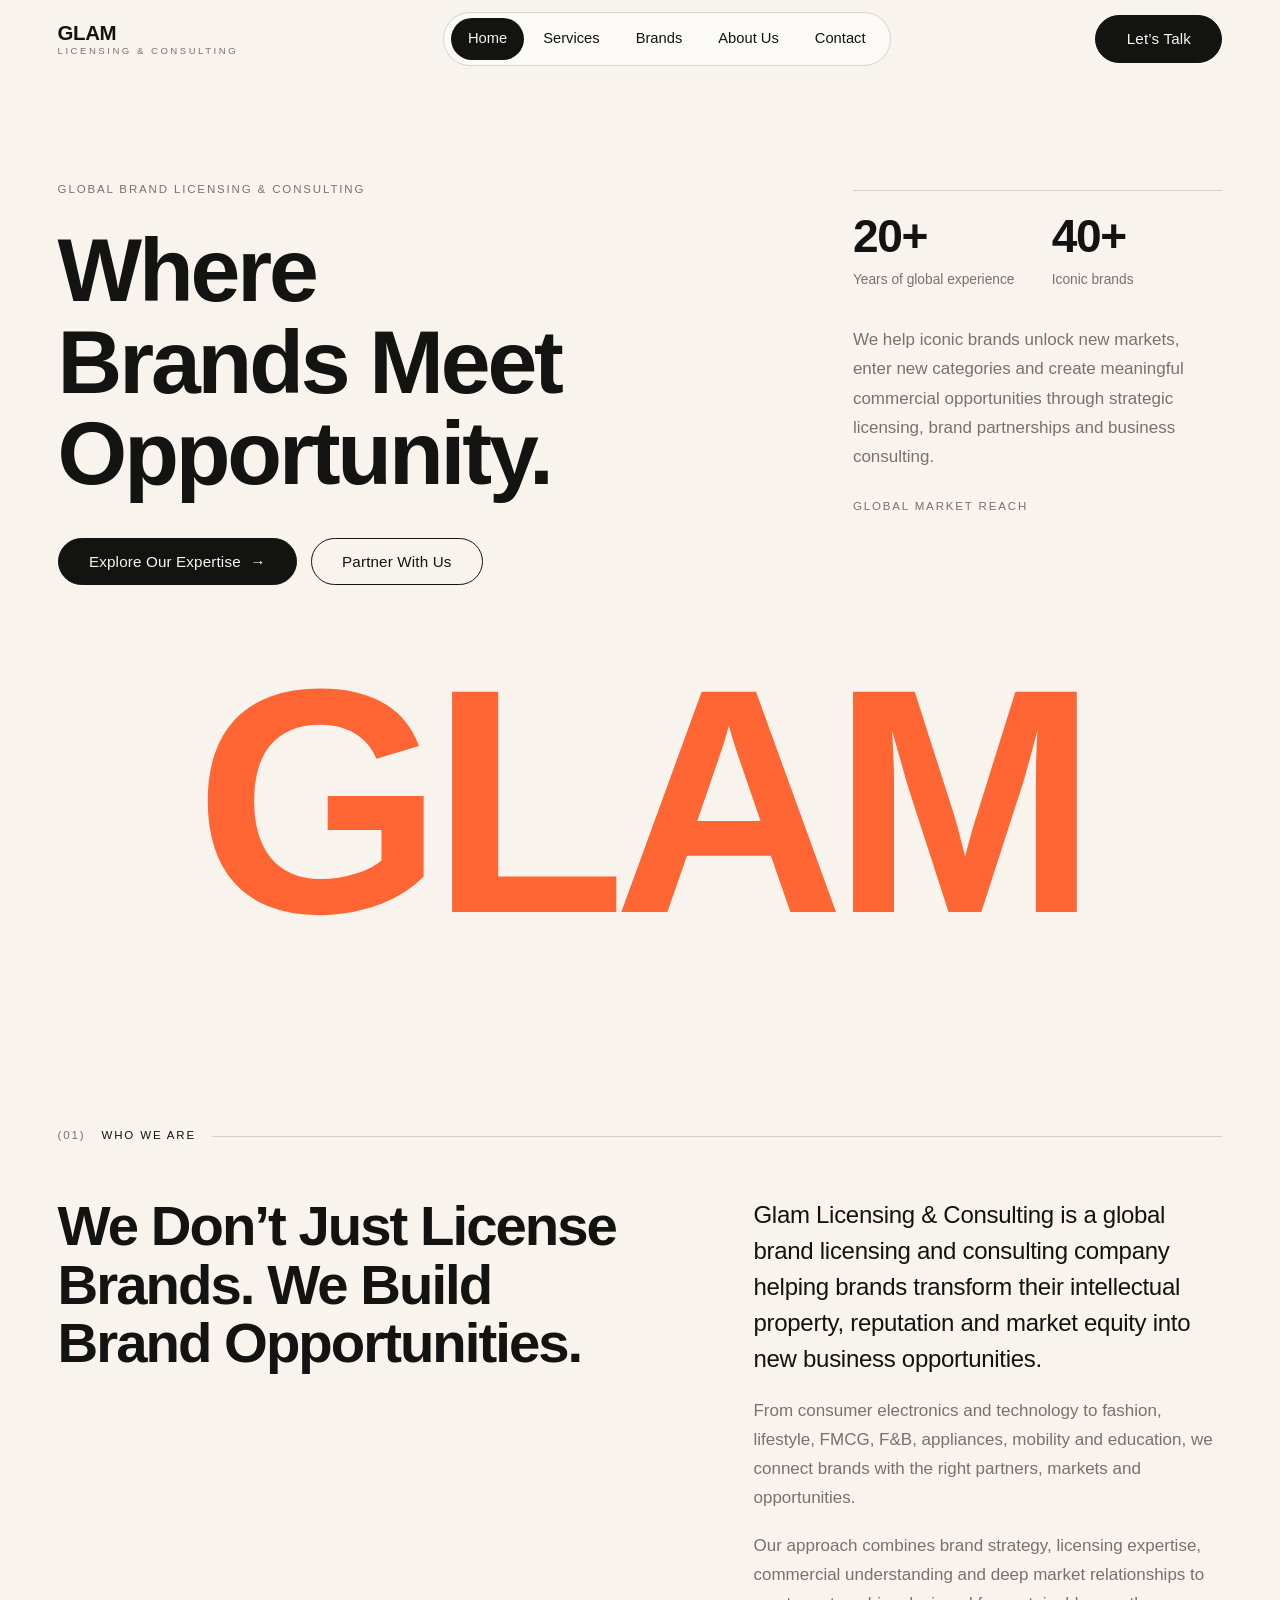
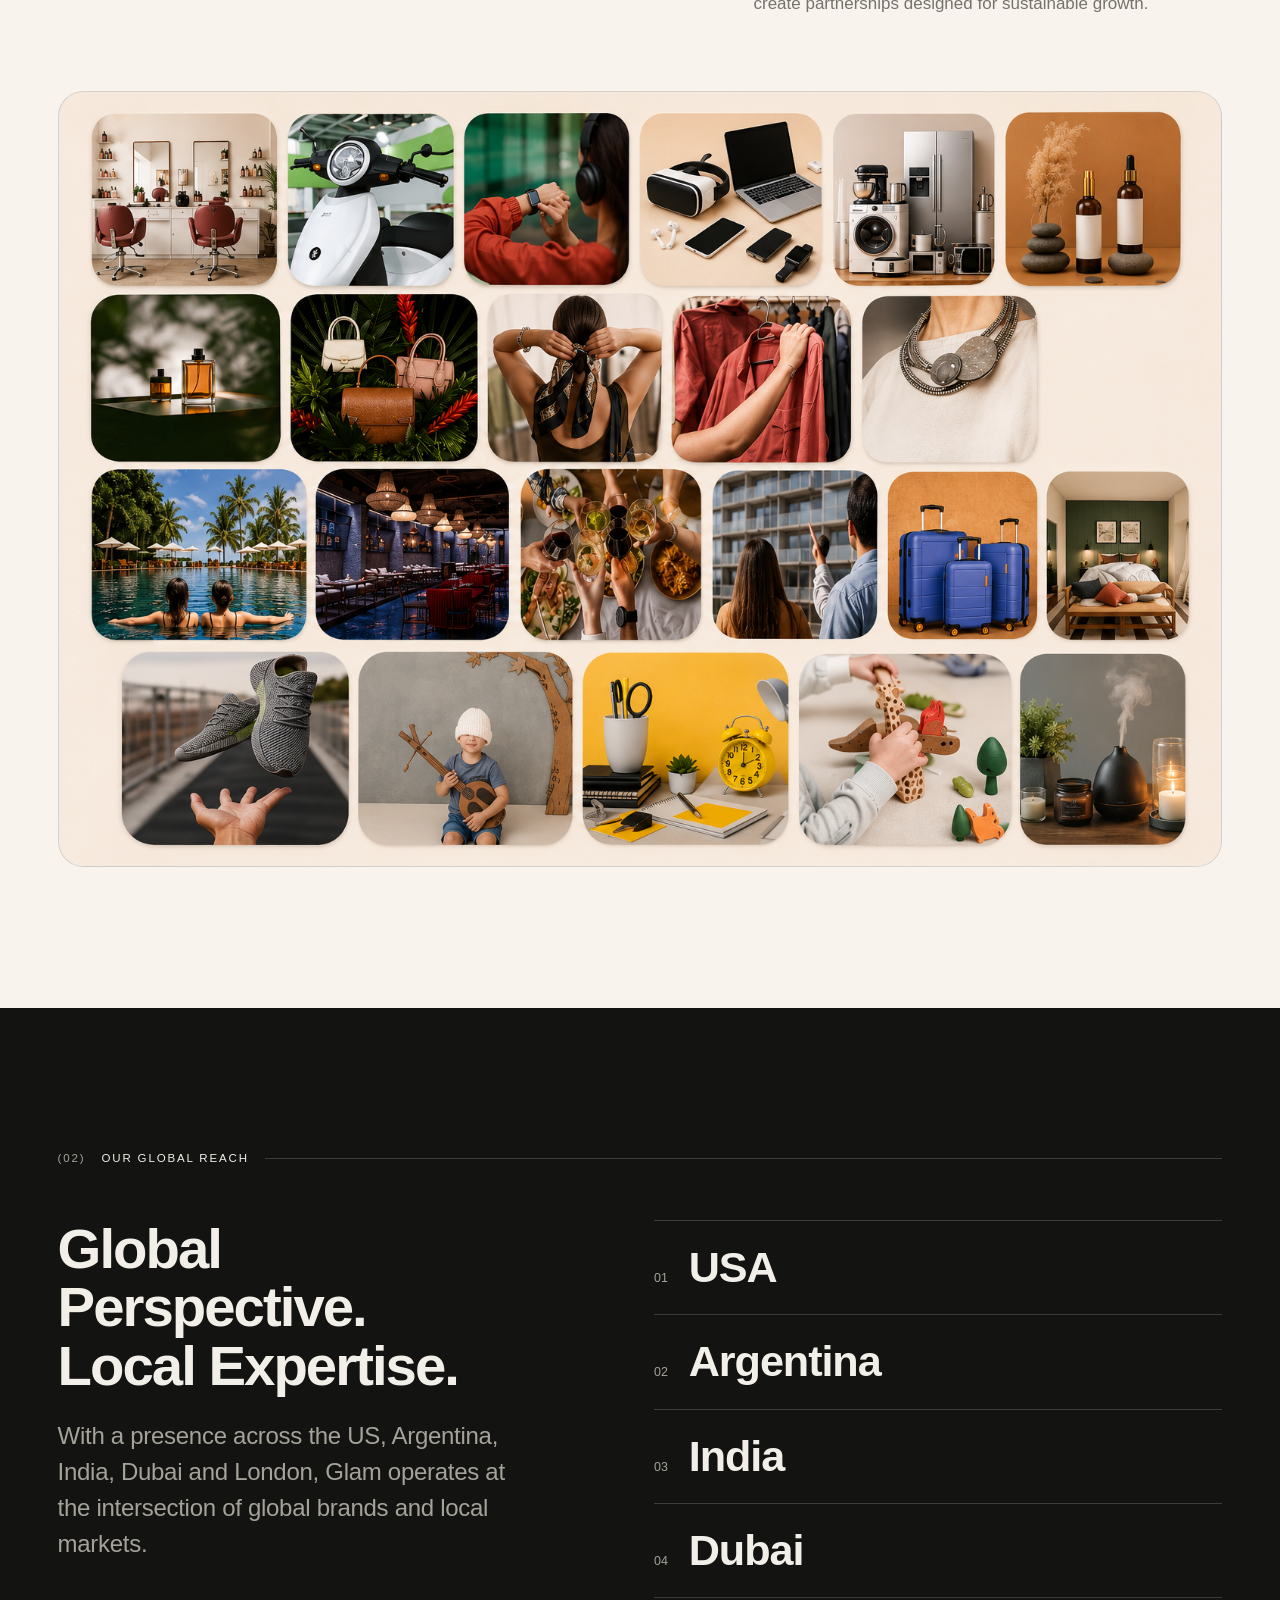
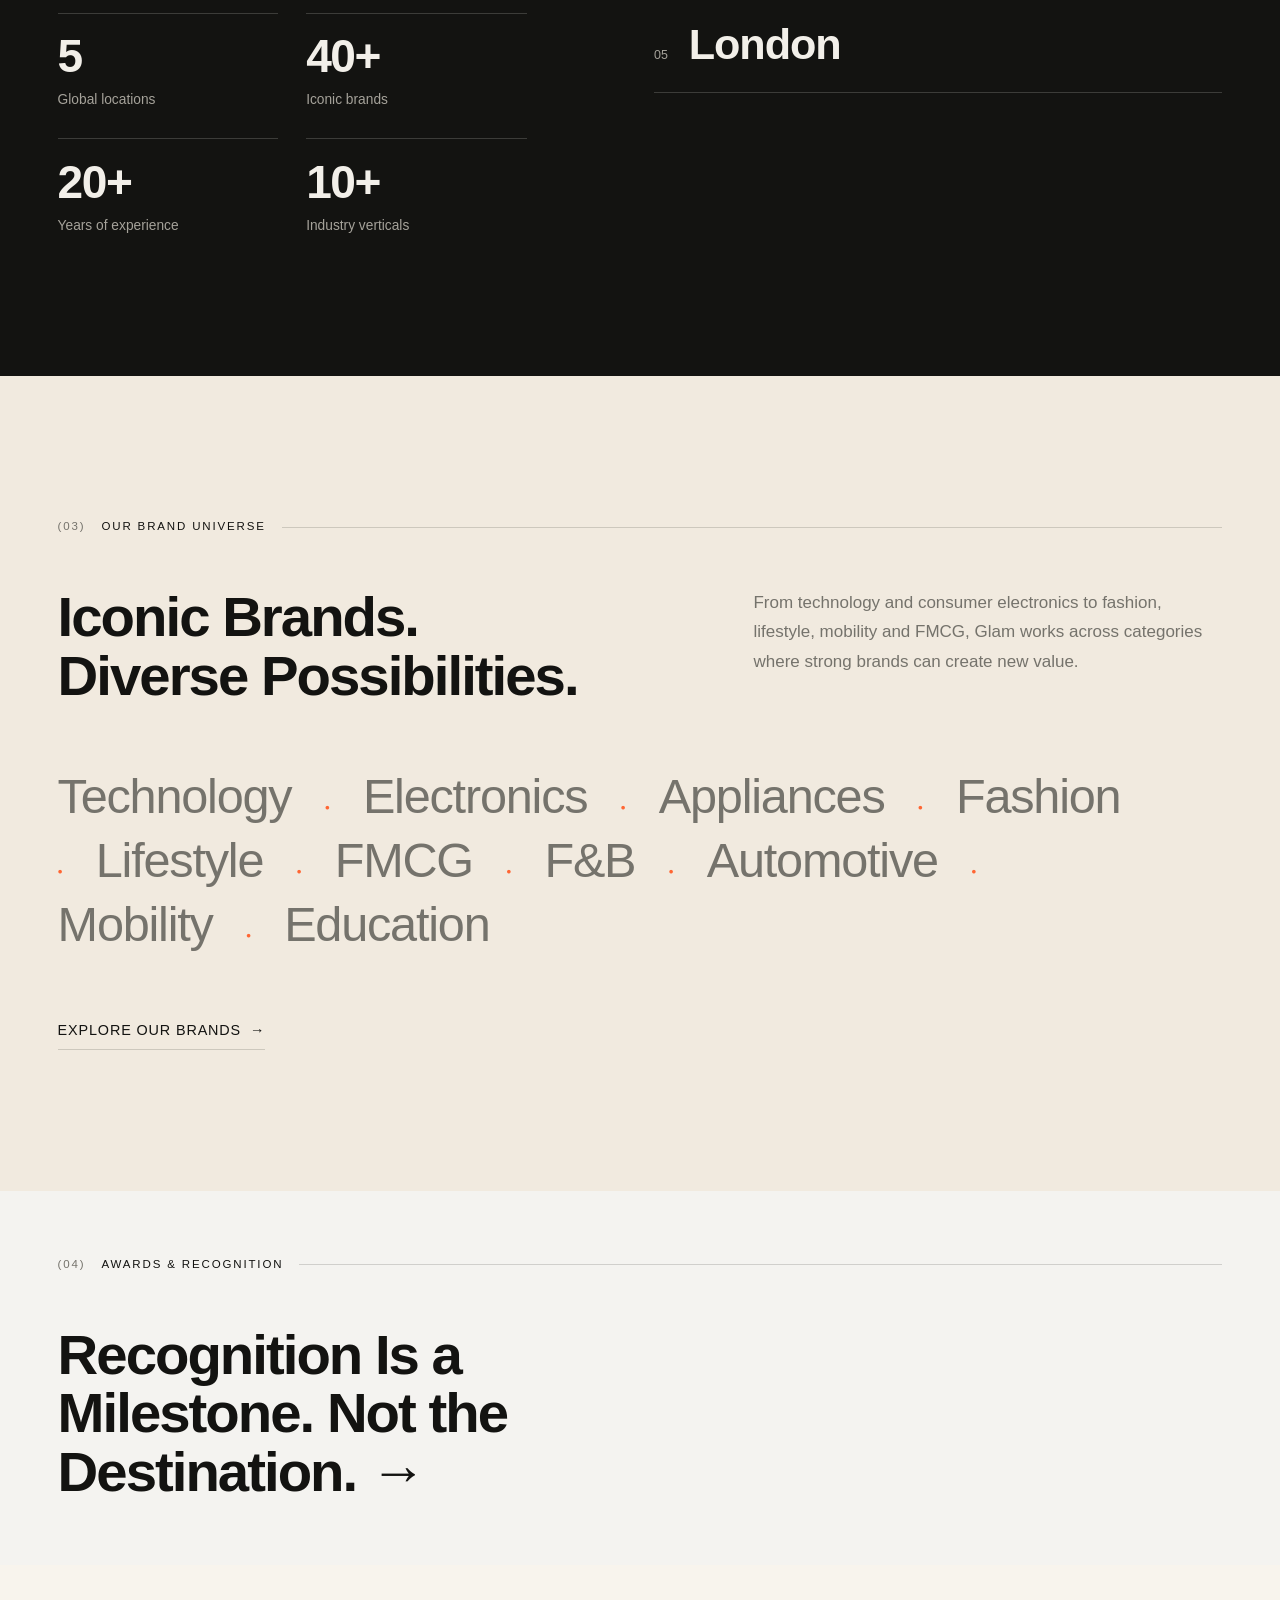
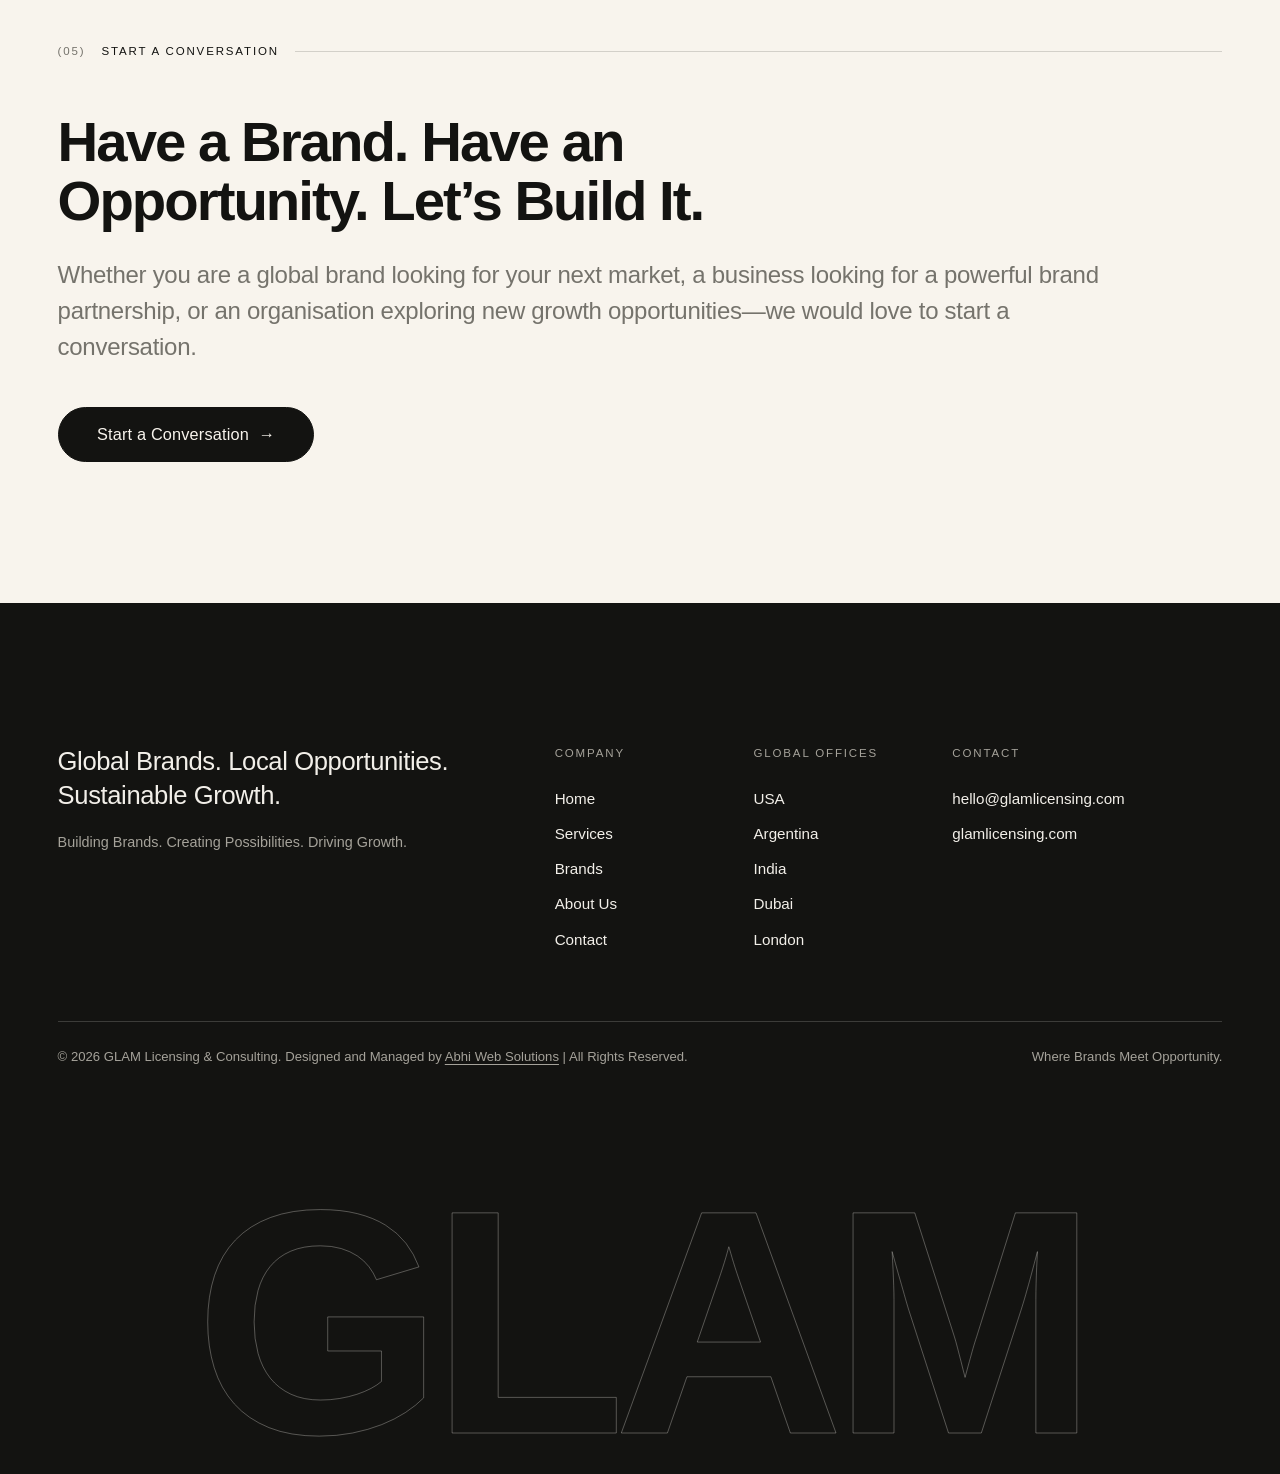
==== index.html @ cde280e1 "Reduce spacing between Awards and CTA sections and fix section numbering on homepage" ====
﻿<!DOCTYPE html>
<html lang="en">
<head>
  <meta charset="UTF-8">
  <meta name="viewport" content="width=device-width, initial-scale=1.0">
  <title>GLAM Licensing &amp; Consulting — Where Brands Meet Opportunity</title>
  <meta name="description" content="Global brand licensing and consulting. GLAM helps iconic brands unlock new markets, enter new categories and create meaningful commercial opportunities.">
  <link rel="canonical" href="https://www.glamlicensing.com/index.html">
  <meta property="og:type" content="website">
  <meta property="og:site_name" content="GLAM Licensing &amp; Consulting">
  <meta property="og:title" content="GLAM Licensing &amp; Consulting — Where Brands Meet Opportunity">
  <meta property="og:description" content="Global brand licensing and consulting. 20+ years of global experience. 40+ iconic brands. Global market reach.">
  <meta property="og:url" content="https://www.glamlicensing.com/index.html">
  <link rel="preconnect" href="https://api.fontshare.com" crossorigin>
  <link href="https://api.fontshare.com/v2/css?f[]=general-sans@400,500,600&display=swap" rel="stylesheet">
  <link rel="stylesheet" href="styles.css">
</head>
<body class="home">
  <a class="skip-link" href="#main">Skip to content</a>

  <header class="topbar">
    <div class="topbar-inner container">
      <a class="brand" href="index.html" aria-label="GLAM Licensing and Consulting — Home">
        <span class="brand-mark">GLAM</span>
        <span class="brand-sub">Licensing &amp; Consulting</span>
      </a>
      <nav class="nav-pill" aria-label="Primary">
        <a href="index.html" aria-current="page">Home</a>
        <a href="services.html">Services</a>
        <a href="brands.html">Brands</a>
        <a href="about.html">About Us</a>
        <a href="contact.html">Contact</a>
      </nav>
      <a class="btn btn-ink btn-talk" href="contact.html">Let&rsquo;s Talk</a>
      <button class="nav-toggle" aria-expanded="false" aria-controls="mobile-nav" aria-label="Open navigation">
        <span></span><span></span>
      </button>
    </div>
  </header>

  <nav class="mobile-nav" id="mobile-nav" aria-label="Mobile" hidden>
    <ul>
      <li><a href="index.html" aria-current="page"><span class="n">01</span>Home</a></li>
      <li><a href="services.html"><span class="n">02</span>Services</a></li>
      <li><a href="brands.html"><span class="n">03</span>Brands</a></li>
      <li><a href="about.html"><span class="n">04</span>About Us</a></li>
      <li><a href="contact.html"><span class="n">05</span>Contact</a></li>
    </ul>
    <div class="mobile-nav-foot">
      <p><span class="label">Global Offices</span><br>USA &middot; Argentina &middot; India &middot; Dubai &middot; London</p>
      <p><a href="mailto:hello@glamlicensing.com">hello@glamlicensing.com</a></p>
    </div>
  </nav>

  <main id="main">

    <!-- HERO -->
    <section class="hero" aria-labelledby="hero-title">
      <div class="container">
        <div class="hero-grid">
          <div class="hero-main">
            <p class="label hero-kicker" data-reveal>Global Brand Licensing &amp; Consulting</p>
            <h1 id="hero-title" data-reveal data-delay="1">Where Brands Meet Opportunity.</h1>
            <div class="hero-ctas" data-reveal data-delay="2">
              <a class="btn btn-ink" href="services.html">Explore Our Expertise <span class="arr">&rarr;</span></a>
              <a class="btn btn-ghost" href="contact.html">Partner With Us</a>
            </div>
          </div>
          <div class="hero-side">
            <div class="hero-stats" data-reveal data-delay="2">
              <div class="stat"><span class="num">20+</span><span class="cap">Years of global experience</span></div>
              <div class="stat"><span class="num">40+</span><span class="cap">Iconic brands</span></div>
            </div>
            <p class="muted" data-reveal data-delay="3">We help iconic brands unlock new markets, enter new categories and create meaningful commercial opportunities through strategic licensing, brand partnerships and business consulting.</p>
            <p class="label" style="margin-top:1.6rem" data-reveal data-delay="4">Global Market Reach</p>
          </div>
        </div>
      </div>
      <div class="mega-crop" aria-hidden="true">
        <span class="megaword">GLAM</span>
      </div>
    </section>

    <!-- WHO WE ARE -->
    <section class="section" aria-labelledby="who-title">
      <div class="container">
        <p class="eyebrow"><span class="idx">(01)</span> Who We Are</p>
        <div class="split">
          <div class="col-a">
            <h2 id="who-title" data-reveal>We Don&rsquo;t Just License Brands. We Build Brand Opportunities.</h2>
          </div>
          <div class="col-b" data-reveal data-delay="1">
            <p class="lead">Glam Licensing &amp; Consulting is a global brand licensing and consulting company helping brands transform their intellectual property, reputation and market equity into new business opportunities.</p>
            <p class="muted">From consumer electronics and technology to fashion, lifestyle, FMCG, F&amp;B, appliances, mobility and education, we connect brands with the right partners, markets and opportunities.</p>
            <p class="muted">Our approach combines brand strategy, licensing expertise, commercial understanding and deep market relationships to create partnerships designed for sustainable growth.</p>
          </div>
        </div>
        <figure class="ph r-32" role="img" aria-label="GLAM Office Image Placeholder" style="margin-top:clamp(3rem,6vw,4.5rem)" data-reveal>
          <img src="images/homepage.png" alt="GLAM Office Image Placeholder — To be replaced" loading="lazy">
          <span class="ph-tag">Image Placement &middot; 3:2</span>
        </figure>
      </div>
    </section>

    <!-- GLOBAL REACH -->
    <section class="section sec-dark" aria-labelledby="reach-title">
      <div class="container">
        <p class="eyebrow"><span class="idx">(02)</span> Our Global Reach</p>
        <div class="reach-grid">
          <div class="reach-copy">
            <h2 id="reach-title" data-reveal>Global Perspective. Local Expertise.</h2>
            <p class="lead muted" data-reveal data-delay="1">With a presence across the US, Argentina, India, Dubai and London, Glam operates at the intersection of global brands and local markets.</p>
            <div class="reach-stats">
              <div class="stat" data-reveal><span class="num">5</span><span class="cap">Global locations</span></div>
              <div class="stat" data-reveal data-delay="1"><span class="num">40+</span><span class="cap">Iconic brands</span></div>
              <div class="stat" data-reveal data-delay="2"><span class="num">20+</span><span class="cap">Years of experience</span></div>
              <div class="stat" data-reveal data-delay="3"><span class="num">10+</span><span class="cap">Industry verticals</span></div>
            </div>
          </div>
          <div class="reach-locations">
            <ul class="loc-list">
              <li data-reveal><span class="n">01</span><span class="name">USA</span></li>
              <li data-reveal data-delay="1"><span class="n">02</span><span class="name">Argentina</span></li>
              <li data-reveal data-delay="2"><span class="n">03</span><span class="name">India</span></li>
              <li data-reveal data-delay="3"><span class="n">04</span><span class="name">Dubai</span></li>
              <li data-reveal data-delay="4"><span class="n">05</span><span class="name">London</span></li>
            </ul>
          </div>
        </div>
      </div>
    </section>

    <!-- WHAT WE DO -->
    <!-- <section class="section" aria-labelledby="wwd-title">
      <div class="container">
        <p class="eyebrow"><span class="idx">(03)</span> What We Do</p>
        <div class="split" style="margin-bottom:clamp(2.6rem,5vw,4rem)">
          <div class="col-a"><h2 id="wwd-title" data-reveal>Turning Brand Equity Into Business Growth.</h2></div>
        </div> -->
        <!-- <div class="index-list">
          <a class="index-row" href="services.html#brand-licensing" data-reveal>
            <span class="num">01</span>
            <span class="body"><h3>Brand Licensing</h3><p>Creating strategic licensing programmes that extend brands into new products, categories and markets.</p></span>
            <span class="arr" aria-hidden="true">&rarr;</span>
          </a>
          <a class="index-row" href="services.html#brand-strategy" data-reveal>
            <span class="num">02</span>
            <span class="body"><h3>Brand Strategy</h3><p>Developing strategies that strengthen brand positioning and identify new avenues for growth.</p></span>
            <span class="arr" aria-hidden="true">&rarr;</span>
          </a>
          <a class="index-row" href="services.html#market-entry" data-reveal>
            <span class="num">03</span>
            <span class="body"><h3>Market Expansion</h3><p>Helping international brands identify and enter high-potential markets through the right local partners.</p></span>
            <span class="arr" aria-hidden="true">&rarr;</span>
          </a>
          <a class="index-row" href="services.html#brand-extension" data-reveal>
            <span class="num">04</span>
            <span class="body"><h3>Brand Extension</h3><p>Taking established brand equity into relevant new categories and consumer experiences.</p></span>
            <span class="arr" aria-hidden="true">&rarr;</span>
          </a>
          <a class="index-row" href="services.html#partner-development" data-reveal>
            <span class="num">05</span>
            <span class="body"><h3>Partner Development</h3><p>Identifying, evaluating and managing the right commercial partners for long-term success.</p></span>
            <span class="arr" aria-hidden="true">&rarr;</span>
          </a>
          <a class="index-row" href="services.html#business-development" data-reveal>
            <span class="num">06</span>
            <span class="body"><h3>Business Consulting</h3><p>Combining brand expertise with commercial and market insights to create actionable growth strategies.</p></span>
            <span class="arr" aria-hidden="true">&rarr;</span>
          </a>
        </div>
        <p style="margin-top:2.4rem" data-reveal><a class="text-link" href="services.html">Explore Our Services <span class="arr">&rarr;</span></a></p>
      </div>
    </section> -->

    <!-- BRAND UNIVERSE -->
    <section class="section sec-warm" aria-labelledby="universe-title">
      <div class="container">
        <p class="eyebrow"><span class="idx">(03)</span> Our Brand Universe</p>
        <div class="split" style="margin-bottom:clamp(2.6rem,5vw,4rem)">
          <div class="col-a"><h2 id="universe-title" data-reveal>Iconic Brands. Diverse Possibilities.</h2></div>
          <div class="col-b" data-reveal data-delay="1">
            <p class="muted">From technology and consumer electronics to fashion, lifestyle, mobility and FMCG, Glam works across categories where strong brands can create new value.</p>
          </div>
        </div>
        <p class="universe" data-reveal>
          <span>Technology</span><span class="dot" aria-hidden="true">&#9679;</span>
          <span>Electronics</span><span class="dot" aria-hidden="true">&#9679;</span>
          <span>Appliances</span><span class="dot" aria-hidden="true">&#9679;</span>
          <span>Fashion</span><span class="dot" aria-hidden="true">&#9679;</span>
          <span>Lifestyle</span><span class="dot" aria-hidden="true">&#9679;</span>
          <span>FMCG</span><span class="dot" aria-hidden="true">&#9679;</span>
          <span>F&amp;B</span><span class="dot" aria-hidden="true">&#9679;</span>
          <span>Automotive</span><span class="dot" aria-hidden="true">&#9679;</span>
          <span>Mobility</span><span class="dot" aria-hidden="true">&#9679;</span>
          <span>Education</span>
        </p>
        <p style="margin-top:clamp(2.6rem,5vw,4rem)" data-reveal><a class="text-link" href="brands.html">Explore Our Brands <span class="arr">&rarr;</span></a></p>
      </div>
    </section>

    <!-- WHY GLAM
    <section class="section" aria-labelledby="why-title">
      <div class="container">
        <p class="eyebrow"><span class="idx">(05)</span> Why Glam</p>
        <div class="split" style="margin-bottom:clamp(2.6rem,5vw,4rem)">
          <div class="col-a"><h2 id="why-title" data-reveal>Experience. Relationships. Execution.</h2></div>
        </div>
        <div class="index-list">
          <div class="index-row" data-reveal>
            <span class="num">01</span>
            <span class="body"><h3>Global Brand Access</h3><p>Strong relationships with international brand owners and rights holders.</p></span>
          </div>
          <div class="index-row" data-reveal>
            <span class="num">02</span>
            <span class="body"><h3>Commercial Understanding</h3><p>Deep understanding of products, channels, consumers and business models.</p></span>
          </div>
          <div class="index-row" data-reveal>
            <span class="num">03</span>
            <span class="body"><h3>Cross-Industry Expertise</h3><p>Experience across multiple industries and consumer categories.</p></span>
          </div>
          <div class="index-row" data-reveal>
            <span class="num">04</span>
            <span class="body"><h3>Partner Network</h3><p>Access to manufacturers, retailers, distributors and strategic partners.</p></span>
          </div>
          <div class="index-row" data-reveal>
            <span class="num">05</span>
            <span class="body"><h3>End-to-End Approach</h3><p>From opportunity identification and negotiations to execution and growth.</p></span>
          </div>
        </div>
      </div>
    </section> -->

    <!-- AWARDS -->
    <section class="section-tight sec-neutral awards-preview-sec" aria-labelledby="awards-title">
      <div class="container">
        <p class="eyebrow"><span class="idx">(04)</span> Awards &amp; Recognition</p>
        <div class="split">
          <div class="col-a">
            <h2 id="awards-title" data-reveal>
              <a href="about.html#awards" class="awards-header-link">
                <span>Recognition Is a Milestone. Not the Destination.</span>
                <span class="arr">&rarr;</span>
              </a>
            </h2>
          </div>
        </div>
      </div>
    </section>

    <!-- FINAL CTA -->
    <section class="section cta-band" aria-labelledby="cta-title">
      <div class="container">
        <p class="eyebrow"><span class="idx">(05)</span> Start a Conversation</p>
        <h2 id="cta-title" data-reveal>Have a Brand. Have an Opportunity. Let&rsquo;s Build It.</h2>
        <p class="lead muted measure-wide" data-reveal data-delay="1">Whether you are a global brand looking for your next market, a business looking for a powerful brand partnership, or an organisation exploring new growth opportunities&mdash;we would love to start a conversation.</p>
        <a class="btn btn-ink btn-lg" href="contact.html" data-reveal data-delay="2">Start a Conversation <span class="arr">&rarr;</span></a>
      </div>
    </section>

  </main>

  <footer class="footer">
    <div class="container">
      <div class="footer-top">
        <div class="footer-brand">
          <p class="tag">Global Brands. Local Opportunities. Sustainable Growth.</p>
          <p class="subtag">Building Brands. Creating Possibilities. Driving Growth.</p>
        </div>
        <div class="footer-col">
          <span class="label">Company</span>
          <ul>
            <li><a href="index.html">Home</a></li>
            <li><a href="services.html">Services</a></li>
            <li><a href="brands.html">Brands</a></li>
            <li><a href="about.html">About Us</a></li>
            <li><a href="contact.html">Contact</a></li>
          </ul>
        </div>
        <div class="footer-col">
          <span class="label">Global Offices</span>
          <ul>
            <li>USA</li>
            <li>Argentina</li>
            <li>India</li>
            <li>Dubai</li>
            <li>London</li>
          </ul>
        </div>
        <div class="footer-col">
          <span class="label">Contact</span>
          <ul>
            <li><a href="mailto:hello@glamlicensing.com">hello@glamlicensing.com</a></li>
            <li><a href="https://www.glamlicensing.com">glamlicensing.com</a></li>
          </ul>
        </div>
      </div>
      <div class="footer-bottom">
        <p>&copy; <span data-year>2026</span> GLAM Licensing &amp; Consulting. Designed and Managed by <a href="https://abhiwebsolutions.com/" target="_blank" rel="noopener noreferrer">Abhi Web Solutions</a> | All Rights Reserved.</p>
        <p>Where Brands Meet Opportunity.</p>
      </div>
    </div>
    <div class="mega-crop" aria-hidden="true"><span class="megaword">GLAM</span></div>
  </footer>

  <script src="script.js" defer></script>
</body>
</html>
---- styles.css ----
﻿/* ============================================================
   GLAM LICENSING & CONSULTING — Global Design System
   Editorial · Monochrome · Premium
   ============================================================ */

/* ---------- Tokens ---------- */
:root{
  --ink:        #131311;
  --ink-soft:   #2b2b28;
  --paper:      #ffffff;
  --warm:       #f8f4ed;   /* warm off-white — home */
  --warm-deep:  #f1eadf;   /* deeper warm tint */
  --neutral:    #f4f3f0;   /* soft grey — inner pages */
  --mist:       #e9e7e2;
  --muted:      #75736c;
  --muted-dark: #a5a29a;   /* muted on ink */
  --line:       rgba(19,19,17,.16);
  --line-soft:  rgba(19,19,17,.09);
  --line-dark:  rgba(244,242,236,.18);
  --accent:     #FF6633;   /* bright premium orange */

  --font: "General Sans","Helvetica Neue",Helvetica,Arial,sans-serif;

  --fs-hero:  clamp(2.85rem, 7vw, 6.3rem);
  --fs-h2:    clamp(2.05rem, 4.4vw, 3.75rem);
  --fs-h3:    clamp(1.4rem, 2.3vw, 1.95rem);
  --fs-index: clamp(1.35rem, 2.6vw, 2.2rem);
  --fs-body:  1.0625rem;
  --fs-small: .9rem;
  --fs-label: .72rem;

  --track-tight: -.035em;
  --track-label: .16em;

  --r-img: clamp(18px, 2vw, 28px);
  --r-pill: 999px;

  --pad-x: clamp(20px, 4.5vw, 68px);
  --sec:   clamp(88px, 11vw, 156px);
  --gap:   clamp(16px, 2.2vw, 32px);

  --ease: cubic-bezier(.22,.68,0,1);
}

/* ---------- Reset ---------- */
*,*::before,*::after{box-sizing:border-box;margin:0;padding:0}
html{scroll-behavior:smooth}
body{
  font-family:var(--font);
  font-size:var(--fs-body);
  line-height:1.72;
  color:var(--ink);
  background:var(--paper);
  -webkit-font-smoothing:antialiased;
  text-rendering:optimizeLegibility;
}
body.home{background:var(--warm)}
img{display:block;max-width:100%}
a{color:inherit;text-decoration:none}
ul{list-style:none}
button{font:inherit;color:inherit;background:none;border:0;cursor:pointer}
::selection{background:var(--ink);color:var(--warm)}

.skip-link{
  position:absolute;left:-9999px;top:0;z-index:200;
  background:var(--ink);color:var(--paper);padding:.75rem 1.25rem;border-radius:0 0 8px 0;
}
.skip-link:focus{left:0}

:focus-visible{outline:2px solid var(--ink);outline-offset:3px;border-radius:2px}
.sec-dark :focus-visible{outline-color:var(--warm)}

/* ---------- Layout ---------- */
.container{max-width:1440px;margin:0 auto;padding-inline:var(--pad-x)}
.grid{display:grid;grid-template-columns:repeat(12,1fr);gap:var(--gap)}
.grid>*,.hero-grid>*,.split>*,.reach-grid>*,.contact-grid>*,.index-row>*,
.svc>*,.journey-item>*,.pillars>*,.story-steps>*,.prog-grid>*,.footer-top>*,
.brand-row>*,.path-row>*,.award-row>*{min-width:0}
.section{padding-block:var(--sec)}
.section-tight{padding-block:clamp(64px,8vw,110px)}

.rule{border:0;border-top:1px solid var(--line);margin:0}
.sec-dark .rule{border-color:var(--line-dark)}

/* ---------- Type ---------- */
h1,h2,h3,.display{
  font-weight:600;
  letter-spacing:var(--track-tight);
  line-height:1.02;
  text-wrap:balance;
}
h1{font-size:var(--fs-hero)}
h2{font-size:var(--fs-h2);line-height:1.04}
h3{font-size:var(--fs-h3);line-height:1.15}

.lead{
  font-size:clamp(1.2rem,1.9vw,1.5rem);
  line-height:1.5;letter-spacing:-.012em;font-weight:500;
}
.muted{color:var(--muted)}
.sec-dark .muted{color:var(--muted-dark)}
.measure{max-width:34em}
.measure-wide{max-width:44em}

.eyebrow{
  display:flex;align-items:baseline;gap:1rem;
  font-size:var(--fs-label);font-weight:500;
  letter-spacing:var(--track-label);text-transform:uppercase;
  margin-bottom:clamp(2rem,4vw,3.25rem);
}
.eyebrow .idx{color:var(--muted);font-variant-numeric:tabular-nums}
.sec-dark .eyebrow .idx{color:var(--muted-dark)}
.eyebrow::after{content:"";flex:1;border-top:1px solid var(--line);align-self:center}
.sec-dark .eyebrow::after{border-color:var(--line-dark)}

.label{
  font-size:var(--fs-label);font-weight:500;
  letter-spacing:var(--track-label);text-transform:uppercase;color:var(--muted);
}
.sec-dark .label{color:var(--muted-dark)}

/* ---------- Buttons ---------- */
.btn{
  display:inline-flex;align-items:center;gap:.6rem;
  padding:.95rem 1.9rem;border-radius:var(--r-pill);
  font-size:.95rem;font-weight:500;letter-spacing:.01em;line-height:1;
  border:1px solid var(--ink);
  transition:background .35s var(--ease),color .35s var(--ease),border-color .35s var(--ease),transform .35s var(--ease);
}
.btn .arr{transition:transform .35s var(--ease)}
.btn:hover .arr{transform:translateX(4px)}
.btn-ink{background:var(--ink);color:var(--warm)}
.btn-ink:hover{background:var(--ink-soft)}
.btn-ghost{background:transparent;color:var(--ink)}
.btn-ghost:hover{background:var(--ink);color:var(--warm)}
.btn-paper{background:var(--warm);color:var(--ink);border-color:var(--warm)}
.btn-paper:hover{background:transparent;color:var(--warm);border-color:var(--warm)}
.btn-lg{padding:1.15rem 2.4rem;font-size:1.02rem}

.text-link{
  display:inline-flex;align-items:center;gap:.55rem;
  font-size:var(--fs-small);font-weight:500;letter-spacing:.06em;text-transform:uppercase;
  border-bottom:1px solid var(--line);padding-bottom:.35rem;
  transition:border-color .3s var(--ease),color .3s var(--ease);
}
.text-link:hover{border-color:var(--ink)}
.text-link .arr{transition:transform .3s var(--ease)}
.text-link:hover .arr{transform:translateX(4px)}

/* ---------- Top bar ---------- */
.topbar{
  position:fixed;inset:0 0 auto 0;z-index:100;
  transition:background .4s var(--ease),border-color .4s var(--ease),backdrop-filter .4s var(--ease);
  border-bottom:1px solid transparent;
}
.topbar.is-scrolled{
  background:color-mix(in srgb,var(--paper) 82%,transparent);
  -webkit-backdrop-filter:blur(14px);backdrop-filter:blur(14px);
  border-bottom-color:var(--line-soft);
}
body.home .topbar.is-scrolled{background:color-mix(in srgb,var(--warm) 84%,transparent)}
.topbar-inner{
  display:flex;align-items:center;justify-content:space-between;gap:1.5rem;
  height:78px;
}
.brand{display:flex;flex-direction:column;line-height:1.05}
.brand-mark{font-weight:600;font-size:1.28rem;letter-spacing:-.02em}
.brand-sub{font-size:.6rem;font-weight:500;letter-spacing:.26em;text-transform:uppercase;color:var(--muted);margin-top:.2rem}

.nav-pill{
  display:flex;align-items:center;gap:.15rem;
  border:1px solid var(--line);border-radius:var(--r-pill);
  padding:.3rem .45rem;
  background:color-mix(in srgb,var(--paper) 55%,transparent);
  -webkit-backdrop-filter:blur(8px);backdrop-filter:blur(8px);
}
.nav-pill a{
  padding:.55rem 1.05rem;border-radius:var(--r-pill);
  font-size:.92rem;font-weight:500;
  transition:background .3s var(--ease),color .3s var(--ease);
}
.nav-pill a:hover{background:rgba(19,19,17,.06)}
.nav-pill a[aria-current="page"]{background:var(--ink);color:var(--warm)}

.nav-toggle{display:none}

body.nav-open .brand-mark{color:var(--warm)}
body.nav-open .brand-sub{color:var(--muted-dark)}
body.nav-open .topbar{background:transparent;border-bottom-color:transparent;-webkit-backdrop-filter:none;backdrop-filter:none}

/* Mobile navigation */
.mobile-nav{
  position:fixed;inset:0;z-index:99;background:var(--ink);color:var(--warm);
  display:flex;flex-direction:column;justify-content:space-between;
  padding:110px var(--pad-x) 2.25rem;
  opacity:0;visibility:hidden;transform:translateY(-2%);
  transition:opacity .45s var(--ease),transform .45s var(--ease),visibility 0s .45s;
}
.mobile-nav.is-open{opacity:1;visibility:visible;transform:none;transition-delay:0s}
.mobile-nav ul{display:flex;flex-direction:column}
.mobile-nav ul a{
  display:flex;align-items:baseline;gap:1.1rem;
  font-size:clamp(2rem,9vw,3rem);font-weight:600;letter-spacing:-.03em;line-height:1.05;
  padding:.85rem 0;border-bottom:1px solid var(--line-dark);
}
.mobile-nav ul a .n{font-size:.72rem;font-weight:500;letter-spacing:.14em;color:var(--muted-dark);font-variant-numeric:tabular-nums}
.mobile-nav ul a[aria-current="page"]{color:var(--muted-dark)}
.mobile-nav-foot{display:flex;flex-wrap:wrap;justify-content:space-between;gap:1rem;align-items:end}
.mobile-nav-foot .label{color:var(--muted-dark)}
.mobile-nav-foot p{font-size:var(--fs-small);color:var(--muted-dark)}

/* ---------- Hero ---------- */
.hero{padding-top:clamp(150px,20vh,220px)}
.hero-grid{display:grid;grid-template-columns:repeat(12,1fr);gap:var(--gap);align-items:start}
.hero-main{grid-column:1/8}
.hero-side{grid-column:9/13;padding-top:.6rem}
.hero-kicker{margin-bottom:1.6rem}
.hero h1{margin-bottom:2.4rem}
.hero-ctas{display:flex;flex-wrap:wrap;gap:.85rem}

.hero-stats{display:grid;grid-template-columns:1fr 1fr;gap:var(--gap);border-top:1px solid var(--line);padding-top:1.4rem;margin-bottom:2.2rem}
.stat .num{font-size:clamp(2.4rem,3.6vw,3.4rem);font-weight:600;letter-spacing:-.03em;line-height:1;font-variant-numeric:tabular-nums}
.stat .cap{display:block;margin-top:.55rem;font-size:.86rem;line-height:1.45;color:var(--muted)}
.sec-dark .stat .cap{color:var(--muted-dark)}

/* Inner-page hero */
.hero-inner{padding-top:clamp(150px,18vh,208px);padding-bottom:clamp(56px,7vw,96px)}
.hero-inner .hero-kicker{margin-bottom:1.5rem}
.hero-inner h1{max-width:12.5em;margin-bottom:1.9rem}
.hero-inner .lead{max-width:30em}

/* ---------- Mega wordmark ---------- */
.mega-crop{
  overflow: visible;
  line-height: normal;
  margin-top: clamp(2rem, 5vw, 4rem);
  margin-bottom: clamp(1rem, 2.5vw, 2.5rem);
}
.megaword{
  display: block;
  width: 100%;
  height: auto;
  text-align: center;
  white-space: nowrap;
  font-weight: 600;
  letter-spacing: -.04em;
  line-height: 0.95;
  font-size: clamp(80px, 25vw, 400px);
  transform: none;
  color: var(--accent);
  user-select: none;
}
.footer .mega-crop{
  margin-top: clamp(2.5rem, 6vw, 5rem);
  margin-bottom: 0;
}
.footer .megaword{
  color: transparent;
  -webkit-text-stroke: 1px rgba(244,242,236,.30);
  line-height: 0.95;
}
@supports not (-webkit-text-stroke:1px black){
  .footer .megaword{color:rgba(244,242,236,.10)}
}

/* ---------- Image placeholders ----------
   Replace any placeholder by dropping an <img> inside the <figure>:
   <figure class="ph r-169"><img src="…" alt="…"></figure>
   The image auto-fills the frame with object-fit: cover.            */
.ph{
  position:relative;overflow:hidden;border-radius:var(--r-img);
  background:
    linear-gradient(135deg,rgba(19,19,17,.045) 0%,rgba(19,19,17,0) 45%),
    var(--mist);
  border:1px solid var(--line-soft);
}
.sec-dark .ph{background:linear-gradient(135deg,rgba(244,242,236,.07),rgba(244,242,236,.02));border-color:var(--line-dark)}
.ph::before,.ph::after{content:"";position:absolute;width:14px;height:14px;border:1px solid var(--line);pointer-events:none}
.ph::before{top:14px;left:14px;border-right:0;border-bottom:0}
.ph::after{bottom:14px;right:14px;border-left:0;border-top:0}
.sec-dark .ph::before,.sec-dark .ph::after{border-color:var(--line-dark)}
.ph-tag{
  position:absolute;inset:0;display:flex;align-items:center;justify-content:center;
  font-size:var(--fs-label);font-weight:500;letter-spacing:var(--track-label);
  text-transform:uppercase;color:var(--muted);text-align:center;padding:1rem;
}
.sec-dark .ph-tag{color:var(--muted-dark)}
.ph img{position:absolute;inset:0;width:100%;height:100%;object-fit:cover;z-index:1}

.r-219{aspect-ratio:21/9}
.r-169{aspect-ratio:16/9}
.r-32{aspect-ratio:3/2}
.r-43{aspect-ratio:4/3}
.r-45{aspect-ratio:4/5}
.r-11{aspect-ratio:1/1}

/* ---------- Sections: shared editorial patterns ---------- */
.sec-dark{background:var(--ink);color:#f2efe9}
.sec-warm{background:var(--warm-deep)}
.sec-neutral{background:var(--neutral)}

.split{display:grid;grid-template-columns:repeat(12,1fr);gap:var(--gap)}
.split .col-a{grid-column:1/7}
.split .col-b{grid-column:8/13}
.split .col-b p+p{margin-top:1.15rem}

.statement{font-size:clamp(1.55rem,2.9vw,2.5rem);font-weight:500;letter-spacing:-.02em;line-height:1.28}
.statement-link{
  color: inherit;
  text-decoration: none;
  display: inline-flex;
  align-items: center;
  gap: 0.75rem;
  transition: opacity 0.35s var(--ease);
}
.statement-link:hover{
  opacity: 0.8;
}
.statement-link .arr{
  transition: transform 0.35s var(--ease);
  display: inline-block;
}
.statement-link:hover .arr{
  transform: translateX(6px);
}

.awards-header-link {
  color: inherit;
  text-decoration: none;
  display: inline-block;
  transition: opacity 0.35s var(--ease);
}
.awards-header-link:hover {
  opacity: 0.85;
}
.awards-header-link .arr {
  display: inline-block;
  transition: transform 0.35s var(--ease);
}
.awards-header-link:hover .arr {
  transform: translateX(6px);
}

.awards-preview-sec {
  padding-block: clamp(40px, 5vw, 64px);
}
.awards-preview-sec + .cta-band {
  padding-top: clamp(48px, 6vw, 80px);
}

/* ---------- Belief Section (Side-by-Side Statement & Visual) ---------- */
.belief-grid {
  display: grid;
  grid-template-columns: repeat(12, 1fr);
  gap: clamp(2rem, 5vw, 4rem);
  align-items: center;
}
.belief-content {
  grid-column: 1 / 8;
  display: flex;
  flex-direction: column;
}
.belief-label {
  margin-bottom: clamp(1rem, 1.8vw, 1.4rem);
}
.belief-statement {
  font-size: clamp(1.35rem, 2.3vw, 2.05rem);
  font-weight: 500;
  letter-spacing: -.02em;
  line-height: 1.34;
  color: var(--ink);
}
.belief-media {
  grid-column: 8 / 13;
}
.belief-photo {
  border-radius: var(--r-img);
  overflow: hidden;
  border: 1px solid var(--line);
  box-shadow: 0 4px 18px -4px rgba(19, 19, 17, 0.08);
  transition: transform 0.4s var(--ease), box-shadow 0.4s var(--ease), border-color 0.4s var(--ease);
}
.belief-grid:hover .belief-photo {
  transform: translateY(-2px) scale(1.01);
  border-color: var(--ink);
  box-shadow: 0 8px 24px -6px rgba(19, 19, 17, 0.14);
}

/* Numbered editorial index rows (What we do / Services / Why Glam) */
.index-list{border-top:1px solid var(--line)}
.sec-dark .index-list{border-color:var(--line-dark)}
.index-row{
  display:grid;grid-template-columns:repeat(12,1fr);gap:var(--gap);
  align-items:start;
  padding-block:clamp(1.7rem,3.2vw,2.6rem);
  border-bottom:1px solid var(--line);
  position:relative;
}
.sec-dark .index-row{border-color:var(--line-dark)}
.index-row .num{
  grid-column:1/2;
  font-size:var(--fs-small);font-weight:500;color:var(--muted);
  font-variant-numeric:tabular-nums;padding-top:.5rem;
}
.sec-dark .index-row .num{color:var(--muted-dark)}
.index-row .body{grid-column:2/9}
.index-row .body h3{font-size:var(--fs-index);transition:transform .4s var(--ease)}
.index-row .body p{margin-top:.7rem;max-width:36em;color:var(--muted)}
.sec-dark .index-row .body p{color:var(--muted-dark)}
.index-row .arr{
  grid-column:12/13;justify-self:end;align-self:center;
  font-size:1.4rem;color:var(--muted);
  opacity:0;transform:translateX(-8px);
  transition:opacity .35s var(--ease),transform .35s var(--ease),color .35s var(--ease);
}
a.index-row:hover .body h3,
.index-row:hover .body h3{transform:translateX(6px)}
.index-row:hover .arr{opacity:1;transform:none;color:var(--accent)}
.sec-dark .index-row:hover .arr{color:#f2efe9}

/* ---------- Home: global reach ---------- */
.reach-grid{display:grid;grid-template-columns:repeat(12,1fr);gap:var(--gap)}
.reach-copy{grid-column:1/6}
.reach-copy .lead{margin-top:1.4rem}
.reach-stats{grid-column:1/6;display:grid;grid-template-columns:1fr 1fr;gap:var(--gap);margin-top:clamp(2.2rem,4vw,3.4rem)}
.reach-stats .stat{border-top:1px solid var(--line-dark);padding-top:1.2rem}
.reach-locations{grid-column:7/13}
.loc-list li{
  display:flex;align-items:baseline;gap:1.3rem;
  border-bottom:1px solid var(--line-dark);
  padding-block:clamp(1rem,1.9vw,1.5rem);
}
.loc-list li:first-child{border-top:1px solid var(--line-dark)}
.loc-list .n{font-size:.78rem;color:var(--muted-dark);font-variant-numeric:tabular-nums}
.loc-list .name{font-size:clamp(1.7rem,3.4vw,2.7rem);font-weight:600;letter-spacing:-.025em;line-height:1.05}

/* ---------- Home: brand universe ---------- */
.universe{display:flex;flex-wrap:wrap;align-items:baseline;column-gap:clamp(1.2rem,2.6vw,2.4rem);row-gap:.55em;max-width:1100px}
.universe span{
  font-size:clamp(1.7rem,3.8vw,3.1rem);font-weight:500;letter-spacing:-.025em;line-height:1.12;
  color:var(--muted);transition:color .35s var(--ease);
}
.universe span:hover{color:var(--ink)}
.universe .dot{color:var(--accent);font-size:.5em;transform:translateY(-.4em);display:inline-block}

/* ---------- Awards ---------- */
.awards-list{border-top:1px solid var(--line)}
.award-row{
  display:grid;grid-template-columns:repeat(12,1fr);gap:var(--gap);
  align-items:center;padding-block:clamp(1.6rem,3vw,2.4rem);
  border-bottom:1px solid var(--line);
}
.sec-dark .awards-list,.sec-dark .award-row{border-color:var(--line-dark)}
.award-row .award-badge-box {
  grid-column: 1/3;
  display: inline-flex;
  flex-direction: column;
  align-items: center;
  justify-content: center;
  padding: clamp(12px, 1.4vw, 18px) clamp(12px, 1.6vw, 18px);
  border-radius: var(--r-img);
  background: var(--paper);
  border: 1px solid var(--line);
  box-shadow: 0 4px 12px -4px rgba(19, 19, 17, 0.06);
  min-width: clamp(84px, 9vw, 120px);
  text-align: center;
}
.award-row .award-badge-num {
  font-size: clamp(1.6rem, 3vw, 2.4rem);
  font-weight: 700;
  letter-spacing: -.035em;
  line-height: 1;
  color: var(--accent);
  font-variant-numeric: tabular-nums;
}
.award-row .award-badge-tag {
  font-size: 0.65rem;
  font-weight: 600;
  letter-spacing: 0.08em;
  text-transform: uppercase;
  color: var(--muted);
  margin-top: 4px;
  white-space: nowrap;
}
.award-row .what {
  grid-column: 3/10;
  display: flex;
  flex-direction: column;
  gap: 0.35rem;
}
.award-row .what h3 {
  font-size: clamp(1.2rem, 1.8vw, 1.55rem);
  font-weight: 600;
}
.award-row .what p {
  color: var(--muted);
  font-size: var(--fs-small);
}
.award-row .award-media {
  grid-column: 10/13;
}
.award-row .award-photo {
  border-radius: var(--r-img);
  overflow: hidden;
  border: 1px solid var(--line);
  background: var(--paper);
  transition: transform 0.35s var(--ease), box-shadow 0.35s var(--ease), border-color 0.35s var(--ease);
  box-shadow: 0 4px 14px -4px rgba(19, 19, 17, 0.08);
}
.award-row:hover .award-photo {
  transform: translateY(-2px) scale(1.02);
  border-color: var(--ink);
  box-shadow: 0 8px 20px -6px rgba(19, 19, 17, 0.14);
}
.award-row .big{
  grid-column:1/5;
  font-size:clamp(2.3rem,5vw,4.2rem);font-weight:600;letter-spacing:-.035em;line-height:1;
  font-variant-numeric:tabular-nums;
}
.award-row .year{grid-column:11/13;justify-self:end;color:var(--muted);font-variant-numeric:tabular-nums;font-size:var(--fs-small)}
.sec-dark .award-row .year{color:var(--muted-dark)}

/* ---------- CTA band ---------- */
.cta-band h2{max-width:12em}
.cta-band .lead{margin-top:1.7rem}
.cta-band .btn{margin-top:2.6rem}

/* ---------- Services page ---------- */
.svc-index{display:flex;flex-wrap:wrap;gap:.5rem .5rem;margin-top:2.4rem}
.svc-index a{
  font-size:.82rem;font-weight:500;letter-spacing:.03em;
  border:1px solid var(--line);border-radius:var(--r-pill);
  padding:.5rem 1.05rem;color:var(--muted);
  transition:color .3s var(--ease),border-color .3s var(--ease),background .3s var(--ease);
}
.svc-index a:hover{color:var(--ink);border-color:var(--ink)}

.svc{
  display:grid;grid-template-columns:repeat(12,1fr);gap:var(--gap);
  padding-block:clamp(3rem,6vw,5rem);
  border-bottom:1px solid var(--line);
  scroll-margin-top:110px;
}
.svc .num{
  grid-column:1/3;
  font-size:clamp(1.1rem,1.6vw,1.35rem);font-weight:500;color:var(--muted);
  font-variant-numeric:tabular-nums;
}
.svc .num::before{content:"("}
.svc .num::after{content:")"}
.svc .body{grid-column:3/9;padding-right:clamp(0px,2vw,32px)}
.svc .body h2{font-size:clamp(1.7rem,3vw,2.6rem);margin-bottom:1.1rem}
.svc .body>p{max-width:36em}
.svc-caps{margin-top:1.6rem;display:grid;grid-template-columns:1fr 1fr;gap:.35rem 2rem;max-width:34em}
.svc-caps li{
  position:relative;padding:.45rem 0 .45rem 1.25rem;
  font-size:.95rem;border-bottom:1px solid var(--line-soft);
}
.svc-caps li::before{content:"";position:absolute;left:0;top:1.35em;width:8px;height:1px;background:var(--ink)}
.svc .media{grid-column:9/13;align-self:start}
.svc .media .ph{transition:transform .6s var(--ease)}
.svc:hover .media .ph{transform:scale(1.015) translateY(-4px)}
.svc:nth-child(even) .media{padding-top:clamp(0px,3vw,44px)}

/* ---------- Brands page ---------- */
.brand-scroller {
  margin-top: clamp(2rem, 4vw, 3.2rem);
  position: relative;
}

.brand-scroller-head {
  display: flex;
  align-items: center;
  justify-content: space-between;
  gap: 1rem;
  margin-bottom: 1rem;
}

.scroller-controls {
  display: flex;
  gap: 0.45rem;
}

.scroller-btn {
  display: inline-flex;
  align-items: center;
  justify-content: center;
  width: 36px;
  height: 36px;
  border-radius: var(--r-pill);
  border: 1px solid var(--line);
  background: var(--paper);
  color: var(--ink);
  font-size: 0.95rem;
  transition: background 0.3s var(--ease), color 0.3s var(--ease), border-color 0.3s var(--ease), transform 0.2s var(--ease);
}

.scroller-btn:hover {
  background: var(--ink);
  color: var(--warm);
  border-color: var(--ink);
  transform: scale(1.05);
}

.scroller-btn:active {
  transform: scale(0.95);
}

.brand-scroller-wrap {
  overflow-x: auto;
  overflow-y: hidden;
  position: relative;
  width: 100%;
  padding: 6px 0 16px 0;
  -webkit-overflow-scrolling: touch;
  scrollbar-width: none;
  -ms-overflow-style: none;
  touch-action: pan-y;
  cursor: grab;
  mask-image: linear-gradient(to right, transparent 0%, black 3%, black 97%, transparent 100%);
  -webkit-mask-image: linear-gradient(to right, transparent 0%, black 3%, black 97%, transparent 100%);
}

.brand-scroller-wrap::-webkit-scrollbar {
  display: none;
}

.brand-scroller-wrap.is-dragging {
  cursor: grabbing;
  user-select: none;
}

.brand-scroller-track {
  display: flex;
  width: max-content;
  gap: clamp(14px, 1.6vw, 20px);
}

.brand-scroller-group {
  display: flex;
  gap: clamp(14px, 1.6vw, 20px);
  flex-shrink: 0;
}

.brand-slot {
  flex: 0 0 clamp(200px, 24vw, 340px);
  height: clamp(120px, 13vw, 170px);
  padding: clamp(16px, 2vw, 26px) clamp(24px, 3.2vw, 40px);
  scroll-snap-align: start;
  position: relative;
  overflow: hidden;
  border-radius: var(--r-img);
  border: 1px dashed var(--line);
  background: var(--paper);
  display: flex;
  align-items: center;
  justify-content: center;
  user-select: none;
  -webkit-user-select: none;
  transition: transform 0.3s var(--ease), border-color 0.3s var(--ease), box-shadow 0.3s var(--ease), background 0.3s var(--ease);
}

.brand-slot:has(img) {
  border-style: solid;
  border-color: var(--line-soft);
  background: #ffffff;
}

.brand-slot:hover {
  transform: translateY(-2px);
  border-color: var(--ink);
  box-shadow: 0 8px 18px -8px rgba(19, 19, 17, 0.12);
}

.brand-slot img {
  position: relative;
  max-width: 100%;
  max-height: 100%;
  width: auto;
  height: auto;
  object-fit: contain;
  z-index: 1;
  display: block;
  pointer-events: none;
  user-select: none;
  -webkit-user-drag: none;
  transition: transform 0.3s var(--ease), filter 0.3s var(--ease);
}

.brand-slot:hover img {
  transform: scale(1.05);
}

.slot-badge {
  position: absolute;
  top: 6px;
  left: 8px;
  z-index: 2;
  font-size: 0.62rem;
  font-weight: 600;
  letter-spacing: 0.08em;
  color: var(--muted);
  background: rgba(255, 255, 255, 0.9);
  padding: 1px 6px;
  border-radius: var(--r-pill);
  border: 1px solid var(--line-soft);
  pointer-events: none;
}

.brand-slot:has(img) .slot-badge {
  display: none;
}

.slot-empty {
  display: flex;
  flex-direction: column;
  align-items: center;
  justify-content: center;
  gap: 0.2rem;
  color: var(--muted);
  font-size: var(--fs-small);
  font-weight: 500;
  text-align: center;
  pointer-events: none;
}

.brand-slot:has(img) .slot-empty {
  display: none;
}

.slot-icon {
  font-size: 1.1rem;
  line-height: 1;
  color: var(--accent);
  font-weight: 400;
}

.slot-label {
  font-size: 0.72rem;
  letter-spacing: 0.08em;
  text-transform: uppercase;
}

.cat-row .body{grid-column:2/8}
.cat-row .tail{grid-column:9/13;align-self:center;color:var(--muted);font-size:var(--fs-small)}

.portfolio{border-top:1px solid var(--line)}
.brand-row{
  display:grid;grid-template-columns:repeat(12,1fr);gap:var(--gap);
  align-items:center;
  padding:clamp(1.15rem,2.4vw,1.8rem) clamp(.6rem,1.4vw,1.4rem);
  border-bottom:1px solid var(--line);
  border-radius:0;
  transition:background .4s var(--ease),color .4s var(--ease),border-radius .4s var(--ease);
}
.brand-row .n{grid-column:1/2;font-size:.82rem;color:var(--muted);font-variant-numeric:tabular-nums}
.brand-row .name{
  grid-column:2/8;
  font-size:clamp(1.7rem,3.6vw,3rem);font-weight:600;letter-spacing:-.028em;line-height:1;
  text-transform:uppercase;
}
.brand-row .cats{grid-column:8/12;font-size:var(--fs-small);color:var(--muted);line-height:1.5}
.brand-row .arr{grid-column:12/13;justify-self:end;opacity:0;transform:translateX(-8px);transition:opacity .35s var(--ease),transform .35s var(--ease)}
.brand-row:hover{background:var(--ink);color:var(--warm);border-radius:18px}
.brand-row:hover .n,.brand-row:hover .cats{color:var(--muted-dark)}
.brand-row:hover .arr{opacity:1;transform:none}
.portfolio-note{margin-top:2rem;color:var(--muted)}

.prog-grid{display:grid;grid-template-columns:repeat(12,1fr);gap:var(--gap)}
.prog{
  grid-column:span 4;
  border-top:1px solid var(--line);padding-top:1.35rem;
  display:flex;flex-direction:column;gap:.55rem;min-height:9.5rem;
}
.sec-dark .prog{border-top-color:var(--line-dark)}
.prog .label{letter-spacing:.12em}
.sec-dark .prog .label{color:var(--muted-dark)}
.prog h3{font-size:clamp(1.25rem,1.8vw,1.6rem)}
.prog p{color:var(--muted);font-size:var(--fs-small);line-height:1.6}
.sec-dark .prog p{color:var(--muted-dark)}

/* ---------- About page ---------- */
.story-steps{display:grid;grid-template-columns:repeat(12,1fr);gap:var(--gap);margin-top:clamp(2.6rem,5vw,4rem)}
.story-step{grid-column:span 4;border-top:1px solid var(--line);padding-top:1.4rem}
.story-step .label{display:block;margin-bottom:1rem}
.story-step h3{font-size:clamp(1.3rem,2vw,1.7rem)}
.story-step p{margin-top:.8rem;color:var(--muted);font-size:var(--fs-small);line-height:1.65}
.story-arrow{grid-column:span 4;display:none}

.journey{display:flex;flex-direction:column;gap:clamp(3.4rem,7vw,6rem)}
.journey-item{display:grid;grid-template-columns:repeat(12,1fr);gap:var(--gap);align-items:center}
.journey-item .media{grid-column:1/7}
.journey-item .body{grid-column:8/13}
.journey-item:nth-child(even) .media{grid-column:7/13;order:2}
.journey-item:nth-child(even) .body{grid-column:1/6;order:1}
.journey-item .n{
  display:block;font-size:clamp(2.6rem,5vw,4rem);font-weight:600;letter-spacing:-.04em;line-height:1;
  color:var(--mist);-webkit-text-stroke:1px var(--line);margin-bottom:1.1rem;font-variant-numeric:tabular-nums;
}
@supports not (-webkit-text-stroke:1px black){.journey-item .n{color:var(--muted);opacity:.35}}
.journey-item h3{margin-bottom:.7rem}
.journey-item p{color:var(--muted);max-width:26em}

.pillars{display:grid;grid-template-columns:repeat(12,1fr);gap:var(--gap);margin-top:clamp(3rem,6vw,4.6rem)}
.pillar{grid-column:span 4;border-top:1px solid var(--line-dark);padding-top:1.5rem}
.pillar .label{display:block;margin-bottom:1.4rem}
.pillar h3{font-size:clamp(1.6rem,2.6vw,2.2rem);text-transform:uppercase;letter-spacing:-.01em}
.pillar p{margin-top:.9rem;color:var(--muted-dark);font-size:var(--fs-small);line-height:1.65}
.pillars-close{
  margin-top:clamp(3rem,6vw,4.6rem);
  font-size:clamp(1.35rem,2.4vw,2rem);font-weight:500;letter-spacing:-.015em;line-height:1.35;
  max-width:24em;
}

/* ---------- Contact page ---------- */
.paths{border-top:1px solid var(--line)}
.path-row{
  display:grid;grid-template-columns:repeat(12,1fr);gap:var(--gap);
  padding-block:clamp(1.8rem,3.4vw,2.7rem);border-bottom:1px solid var(--line);
}
.path-row .num{grid-column:1/2;font-size:var(--fs-small);color:var(--muted);font-variant-numeric:tabular-nums;padding-top:.4rem}
.path-row h3{grid-column:2/7;font-size:clamp(1.3rem,2.1vw,1.8rem)}
.path-row p{grid-column:7/13;color:var(--muted);max-width:30em}

.contact-grid{display:grid;grid-template-columns:repeat(12,1fr);gap:clamp(2.5rem,5vw,4rem)}
.contact-form{grid-column:1/8}
.contact-aside{grid-column:9/13}

.field{display:flex;flex-direction:column;gap:.5rem;margin-bottom:1.6rem}
.field label{font-size:var(--fs-label);font-weight:500;letter-spacing:var(--track-label);text-transform:uppercase;color:var(--muted)}
.field input,.field select,.field textarea{
  width:100%;min-width:0;
  font:inherit;color:var(--ink);background:transparent;
  border:0;border-bottom:1px solid var(--line);
  padding:.65rem 0;border-radius:0;
  transition:border-color .3s var(--ease);
  appearance:none;-webkit-appearance:none;
}
.field select{
  background-image:url("data:image/svg+xml,%3Csvg xmlns='http://www.w3.org/2000/svg' width='12' height='8'%3E%3Cpath d='M1 1l5 5 5-5' fill='none' stroke='%23131311' stroke-width='1.4'/%3E%3C/svg%3E");
  background-repeat:no-repeat;background-position:right .2rem center;padding-right:1.6rem;
}
.field textarea{min-height:8.5rem;resize:vertical;line-height:1.6}
.field input:focus,.field select:focus,.field textarea:focus{outline:none;border-color:var(--ink)}
.field-row{display:grid;grid-template-columns:1fr 1fr;gap:0 2rem}
.form-note{margin-top:1.2rem;font-size:var(--fs-small);color:var(--muted);min-height:1.4em}

.contact-aside .block{border-top:1px solid var(--line);padding-top:1.3rem;margin-bottom:2.4rem}
.contact-aside .block .label{display:block;margin-bottom:1rem}
.contact-aside .offices li{font-size:1.15rem;font-weight:500;padding-block:.3rem}
.contact-aside a{border-bottom:1px solid var(--line);transition:border-color .3s var(--ease)}
.contact-aside a:hover{border-color:var(--ink)}

/* ---------- Footer ---------- */
.footer{background:var(--ink);color:#f2efe9;padding-top:var(--sec);overflow:hidden}
.footer-top{display:grid;grid-template-columns:repeat(12,1fr);gap:var(--gap)}
.footer-brand{grid-column:1/6}
.footer-brand .tag{font-size:clamp(1.25rem,2vw,1.7rem);font-weight:500;letter-spacing:-.015em;line-height:1.35;max-width:16em}
.footer-brand .subtag{margin-top:1.1rem;color:var(--muted-dark);font-size:var(--fs-small)}
.footer-col{grid-column:span 2}
.footer-col:first-of-type{grid-column:7/9}
.footer-col .label{display:block;margin-bottom:1.15rem;color:var(--muted-dark)}
.footer-col li{padding-block:.28rem;font-size:.95rem}
.footer-col a{color:#f2efe9;transition:color .3s var(--ease)}
.footer-col a:hover{color:var(--muted-dark)}
.footer-bottom{
  display:flex;flex-wrap:wrap;justify-content:space-between;gap:.8rem;
  border-top:1px solid var(--line-dark);
  padding-block:1.5rem;margin-top:clamp(2.5rem,5vw,4rem);
  font-size:.82rem;color:var(--muted-dark);
}
.footer-bottom a{
  color:inherit;
  text-decoration:underline;
  text-underline-offset:3px;
  transition:color .3s var(--ease);
}
.footer-bottom a:hover{
  color:#f2efe9;
}

/* ---------- Reveal motion ---------- */
[data-reveal]{opacity:0;transform:translateY(26px);transition:opacity .9s var(--ease),transform .9s var(--ease)}
[data-reveal].in{opacity:1;transform:none}
[data-reveal="fade"]{transform:none}
.ph[data-reveal]{transform:translateY(18px) scale(.985)}
.ph[data-reveal].in{transform:none}
[data-delay="1"]{transition-delay:.08s}
[data-delay="2"]{transition-delay:.16s}
[data-delay="3"]{transition-delay:.24s}
[data-delay="4"]{transition-delay:.32s}

@media (prefers-reduced-motion:reduce){
  html{scroll-behavior:auto}
  *,*::before,*::after{transition-duration:.001ms!important;animation:none!important}
  [data-reveal]{opacity:1;transform:none}
}

/* ============================================================
   Responsive
   ============================================================ */
@media (max-width:1100px){
  .hero-main{grid-column:1/13}
  .hero-side{grid-column:1/10;margin-top:2.6rem}
  .split .col-a{grid-column:1/13;margin-bottom:1.8rem}
  .split .col-a:last-child{margin-bottom:0}
  .split .col-b{grid-column:1/11}
  .reach-copy,.reach-stats{grid-column:1/13}
  .reach-locations{grid-column:1/13;margin-top:3rem}
  .svc .body{grid-column:3/13}
  .svc .media{grid-column:3/10;margin-top:1.8rem}
  .journey-item .media,.journey-item:nth-child(even) .media{grid-column:1/13;order:1}
  .journey-item .body,.journey-item:nth-child(even) .body{grid-column:1/11;order:2;margin-top:1.4rem}
  .contact-grid{grid-template-columns:1fr}
  .contact-form{grid-column:auto}
  .contact-aside{grid-column:auto;margin-top:2rem;max-width:34em}
  .footer-brand{grid-column:1/13;margin-bottom:2.4rem}
  .footer-col:first-of-type{grid-column:1/5}
  .footer-col{grid-column:span 4}
  .belief-grid{gap:2.2rem}
  .belief-content{grid-column:1/8}
  .belief-media{grid-column:8/13}
  .award-row .award-badge-box{grid-column:1/3}
  .award-row .what{grid-column:3/9}
  .award-row .award-media{grid-column:9/13}
}

@media (max-width:860px){
  .nav-pill,.topbar .btn-talk{display:none}
  .nav-toggle{
    display:flex;flex-direction:column;justify-content:center;gap:6px;
    width:46px;height:46px;align-items:center;z-index:101;
    border:1px solid var(--line);border-radius:50%;
    background:color-mix(in srgb,var(--paper) 60%,transparent);
  }
  .nav-toggle span{display:block;width:18px;height:1.5px;background:currentColor;transition:transform .35s var(--ease),opacity .35s var(--ease)}
  .nav-toggle.is-open{border-color:var(--line-dark);color:var(--warm);background:transparent}
  .nav-toggle.is-open span:first-child{transform:translateY(3.8px) rotate(45deg)}
  .nav-toggle.is-open span:last-child{transform:translateY(-3.8px) rotate(-45deg)}

  .index-row{grid-template-columns:auto 1fr auto;gap:1.1rem}
  .index-row .num,.index-row .body,.index-row .arr{grid-column:auto}
  .index-row .arr{opacity:1;transform:none}

  .award-row{grid-template-columns:1fr;gap:1.2rem;align-items:start}
  .award-row .award-media,.award-row .award-badge-box,.award-row .what,.award-row .big,.award-row .year{grid-column:1;justify-self:start}
  .award-row .award-media{max-width:320px;width:100%}

  .svc{grid-template-columns:1fr}
  .svc .num,.svc .body,.svc .media{grid-column:1}
  .svc .num{margin-bottom:.8rem}
  .svc .media{margin-top:1.9rem;padding-top:0!important}
  .svc-caps{grid-template-columns:1fr}

  .brand-row{grid-template-columns:auto 1fr;row-gap:.35rem;align-items:baseline}
  .brand-row .n{grid-column:1}
  .brand-row .name{grid-column:2}
  .brand-row .cats{grid-column:2}
  .brand-row .arr{display:none}

  .prog{grid-column:span 6;min-height:0}
  .story-step{grid-column:span 12}
  .pillar{grid-column:span 12}
  .path-row{grid-template-columns:auto 1fr;row-gap:.5rem}
  .path-row .num{grid-column:1;grid-row:1}
  .path-row h3{grid-column:2;grid-row:1}
  .path-row p{grid-column:2;grid-row:2}

  .cat-row .body{grid-column:2/13}
  .cat-row .tail{display:none}

  .belief-grid{grid-template-columns:1fr;gap:2rem}
  .belief-content,.belief-media{grid-column:1/-1}
  .belief-media{max-width:480px;width:100%}

  .mega-crop{
    overflow: visible;
  }
  .megaword{
    font-size: clamp(60px, 24vw, 280px);
    transform: none;
    line-height: 0.95;
  }
}

@media (max-width:560px){
  :root{--pad-x:20px}
  .hero{padding-top:128px}
  .hero-stats{grid-template-columns:1fr 1fr}
  .field-row{grid-template-columns:1fr}
  .prog{grid-column:span 12}
  .footer-col:first-of-type,.footer-col{grid-column:span 6}
  .universe span{font-size:clamp(1.45rem,7vw,2rem)}
  .topbar-inner{height:70px}
  .brand-slot{
    flex:0 0 clamp(180px, 58vw, 240px);
    height:110px;
    padding:14px 20px;
  }
}
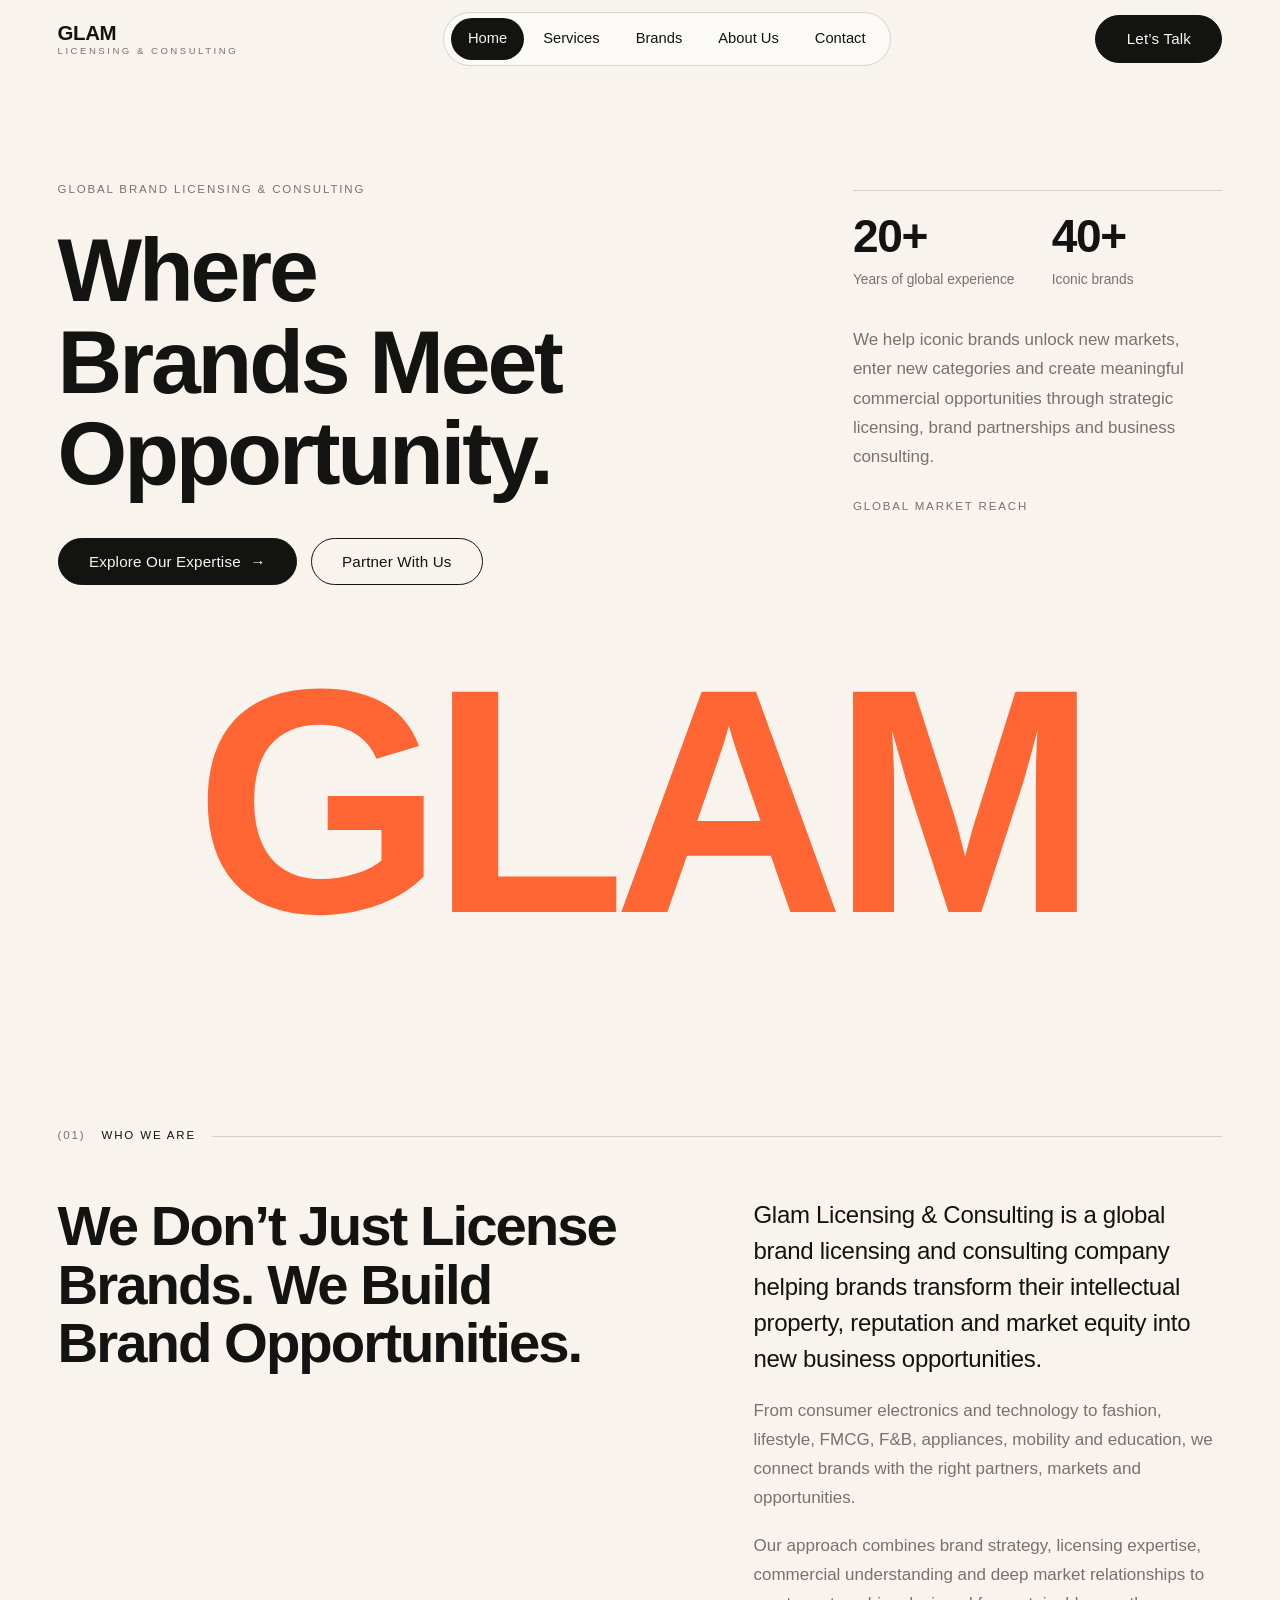
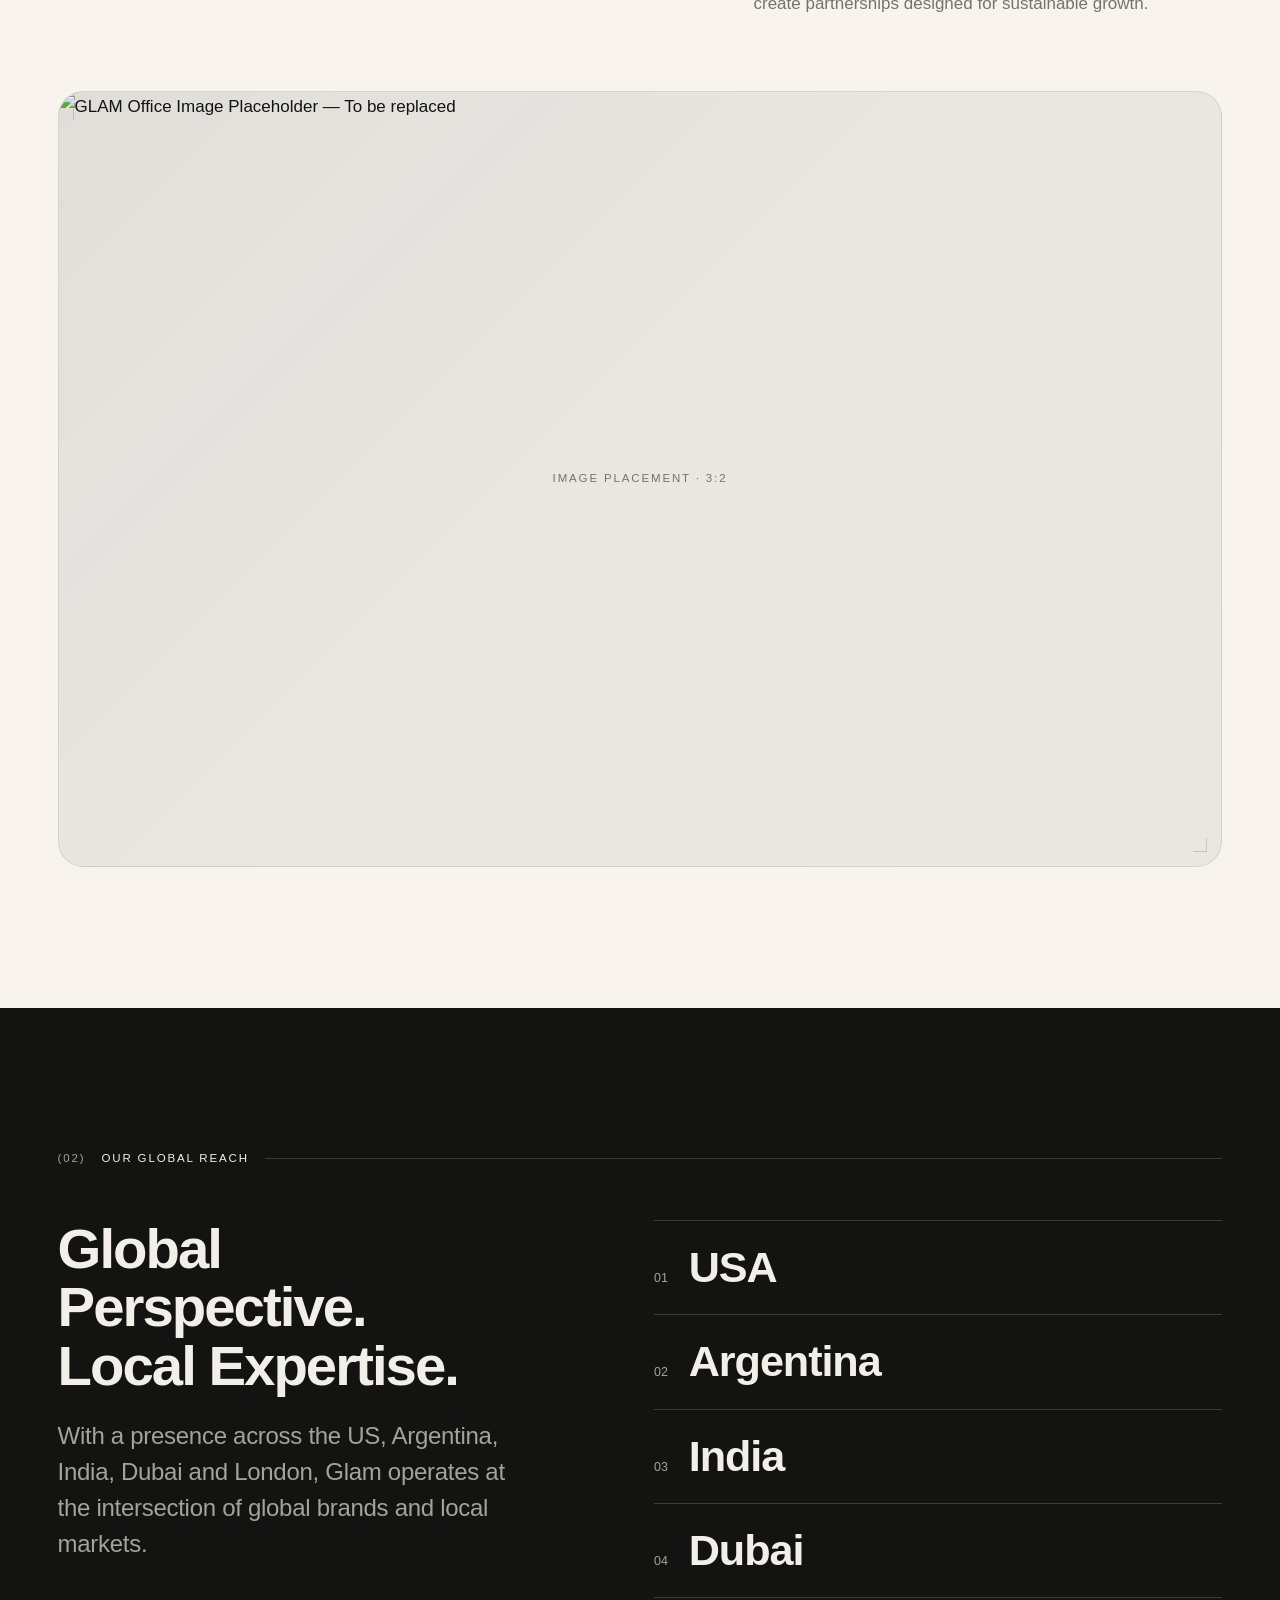
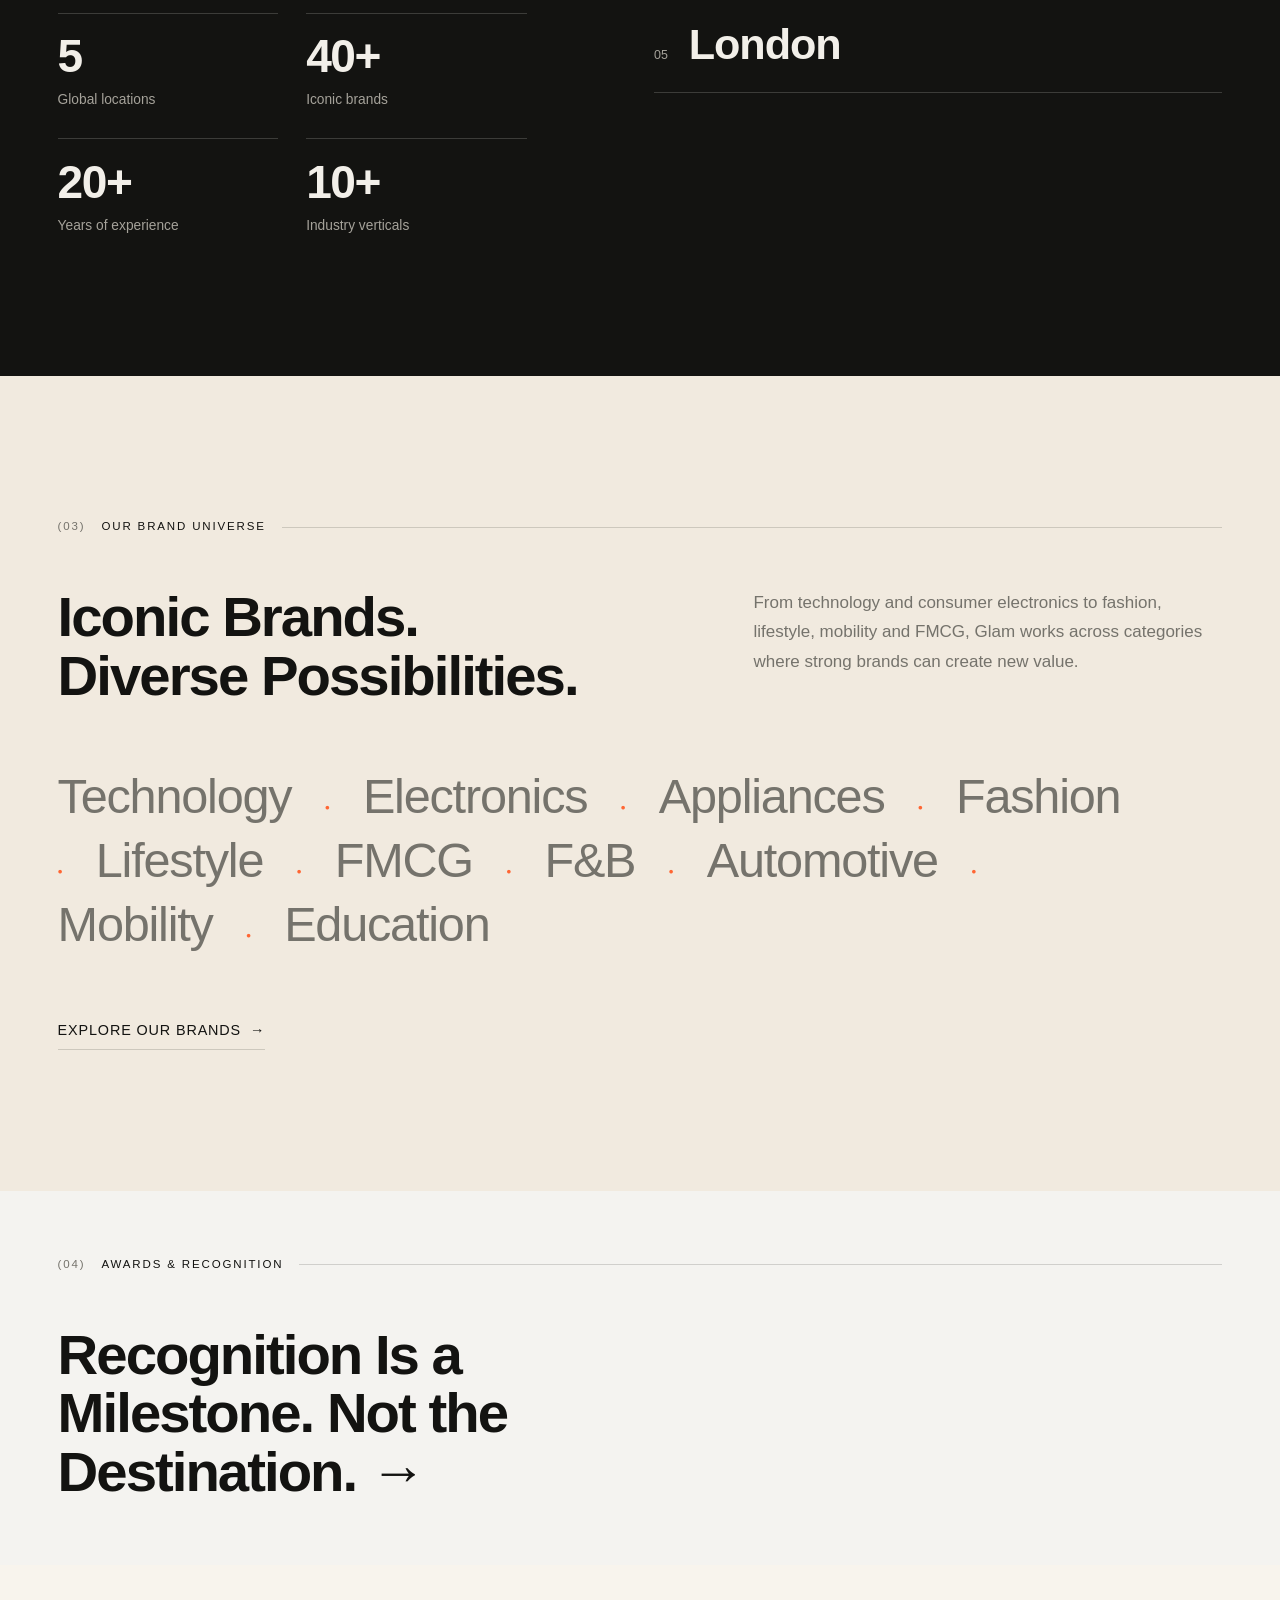
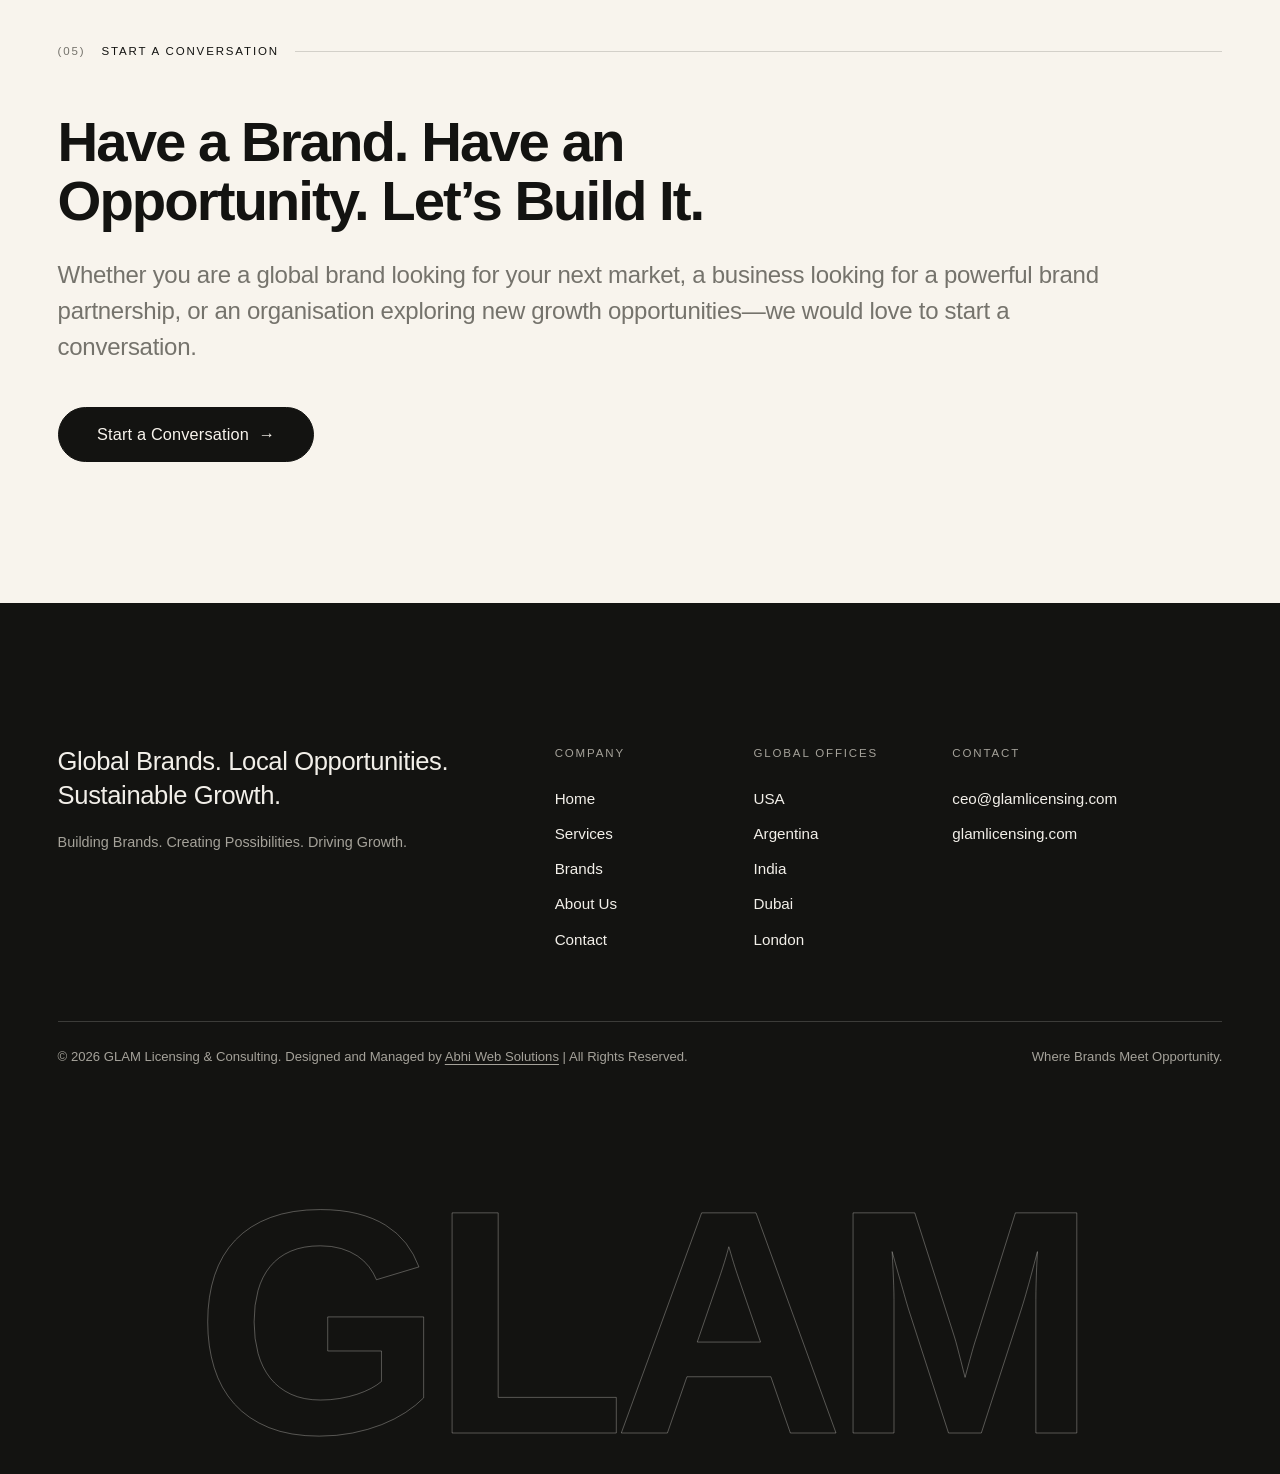
==== commit 9f078f03: "Update contact email to ceo@glamlicensing.com across the website" ====
--- a/index.html
+++ b/index.html
@@ -48,7 +48,7 @@
     </ul>
     <div class="mobile-nav-foot">
       <p><span class="label">Global Offices</span><br>USA &middot; Argentina &middot; India &middot; Dubai &middot; London</p>
-      <p><a href="mailto:hello@glamlicensing.com">hello@glamlicensing.com</a></p>
+      <p><a href="mailto:ceo@glamlicensing.com">ceo@glamlicensing.com</a></p>
     </div>
   </nav>
 
@@ -290,7 +290,7 @@
         <div class="footer-col">
           <span class="label">Contact</span>
           <ul>
-            <li><a href="mailto:hello@glamlicensing.com">hello@glamlicensing.com</a></li>
+            <li><a href="mailto:ceo@glamlicensing.com">ceo@glamlicensing.com</a></li>
             <li><a href="https://www.glamlicensing.com">glamlicensing.com</a></li>
           </ul>
         </div>
--- a/styles.css
+++ b/styles.css
@@ -483,7 +483,7 @@
   white-space: nowrap;
 }
 .award-row .what {
-  grid-column: 3/10;
+  grid-column: 3/13;
   display: flex;
   flex-direction: column;
   gap: 0.35rem;
@@ -800,6 +800,28 @@
 @supports not (-webkit-text-stroke:1px black){.journey-item .n{color:var(--muted);opacity:.35}}
 .journey-item h3{margin-bottom:.7rem}
 .journey-item p{color:var(--muted);max-width:26em}
+
+.journey:not(:has(.media)){
+  display:grid;
+  grid-template-columns:repeat(12,1fr);
+  gap:var(--gap);
+}
+.journey:not(:has(.media)) .journey-item{
+  grid-column:span 4;
+  display:block;
+  border-top:1px solid var(--line);
+  padding-top:1.6rem;
+}
+.journey:not(:has(.media)) .journey-item .body{
+  grid-column:auto;
+  margin-top:0;
+  max-width:100%;
+}
+@media (max-width: 820px) {
+  .journey:not(:has(.media)) .journey-item{
+    grid-column:1/-1;
+  }
+}
 
 .pillars{display:grid;grid-template-columns:repeat(12,1fr);gap:var(--gap);margin-top:clamp(3rem,6vw,4.6rem)}
 .pillar{grid-column:span 4;border-top:1px solid var(--line-dark);padding-top:1.5rem}
@@ -942,9 +964,8 @@
   .index-row .num,.index-row .body,.index-row .arr{grid-column:auto}
   .index-row .arr{opacity:1;transform:none}
 
-  .award-row{grid-template-columns:1fr;gap:1.2rem;align-items:start}
-  .award-row .award-media,.award-row .award-badge-box,.award-row .what,.award-row .big,.award-row .year{grid-column:1;justify-self:start}
-  .award-row .award-media{max-width:320px;width:100%}
+  .award-row{grid-template-columns:auto 1fr;gap:1.5rem;align-items:center}
+  .award-row .award-badge-box,.award-row .what,.award-row .big,.award-row .year{grid-column:auto;justify-self:start}
 
   .svc{grid-template-columns:1fr}
   .svc .num,.svc .body,.svc .media{grid-column:1}
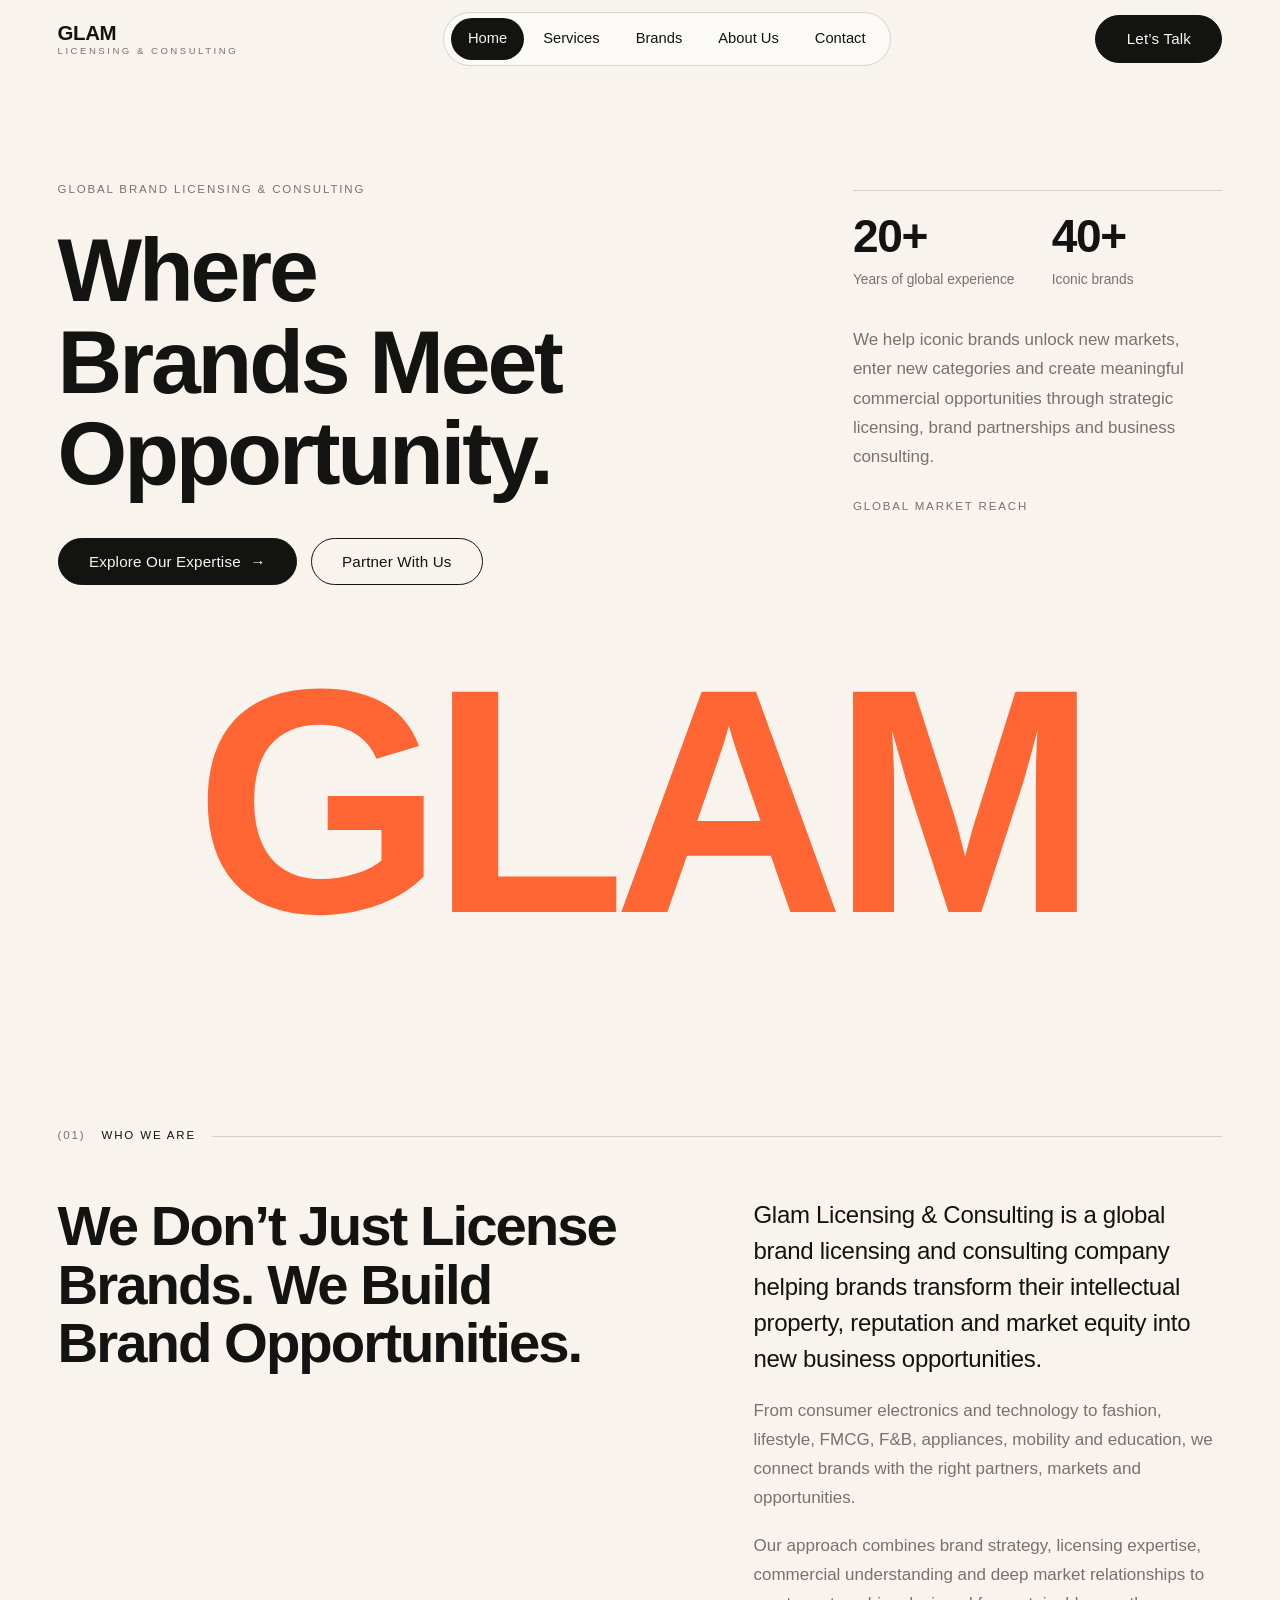
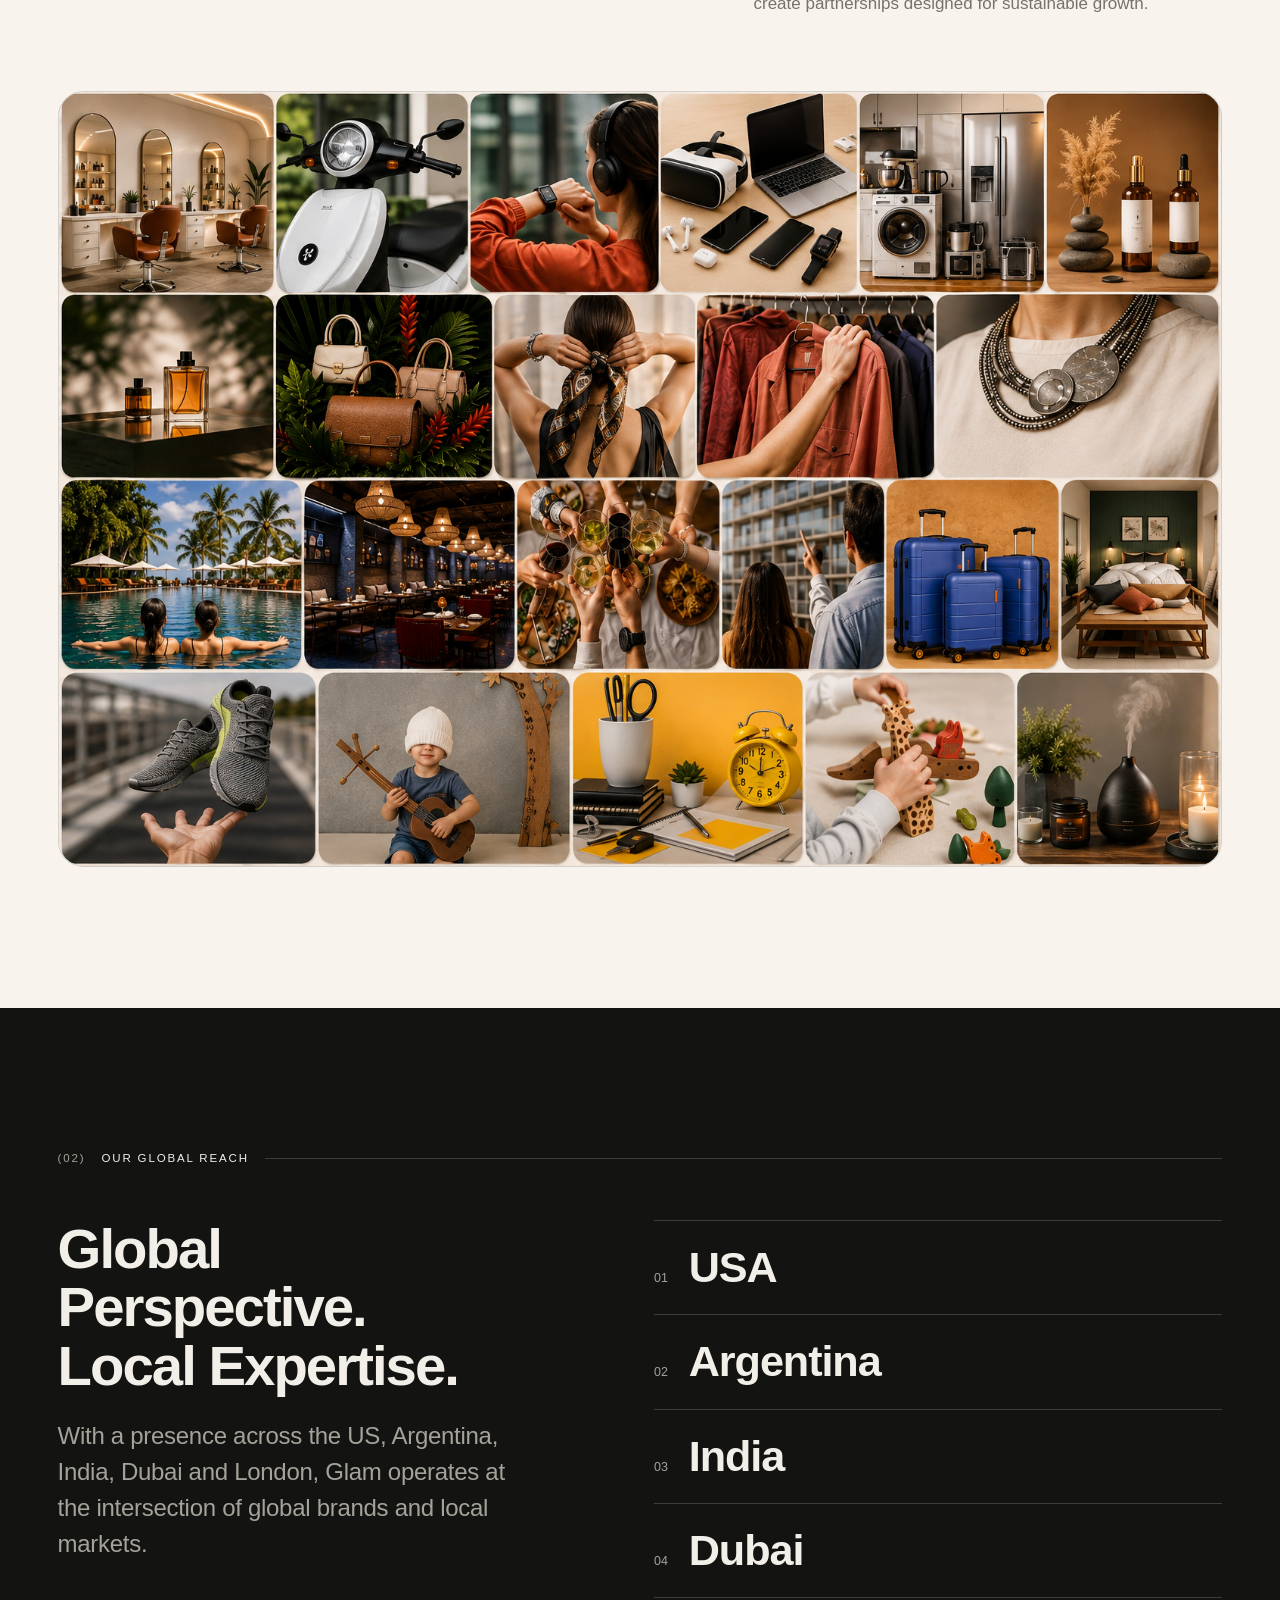
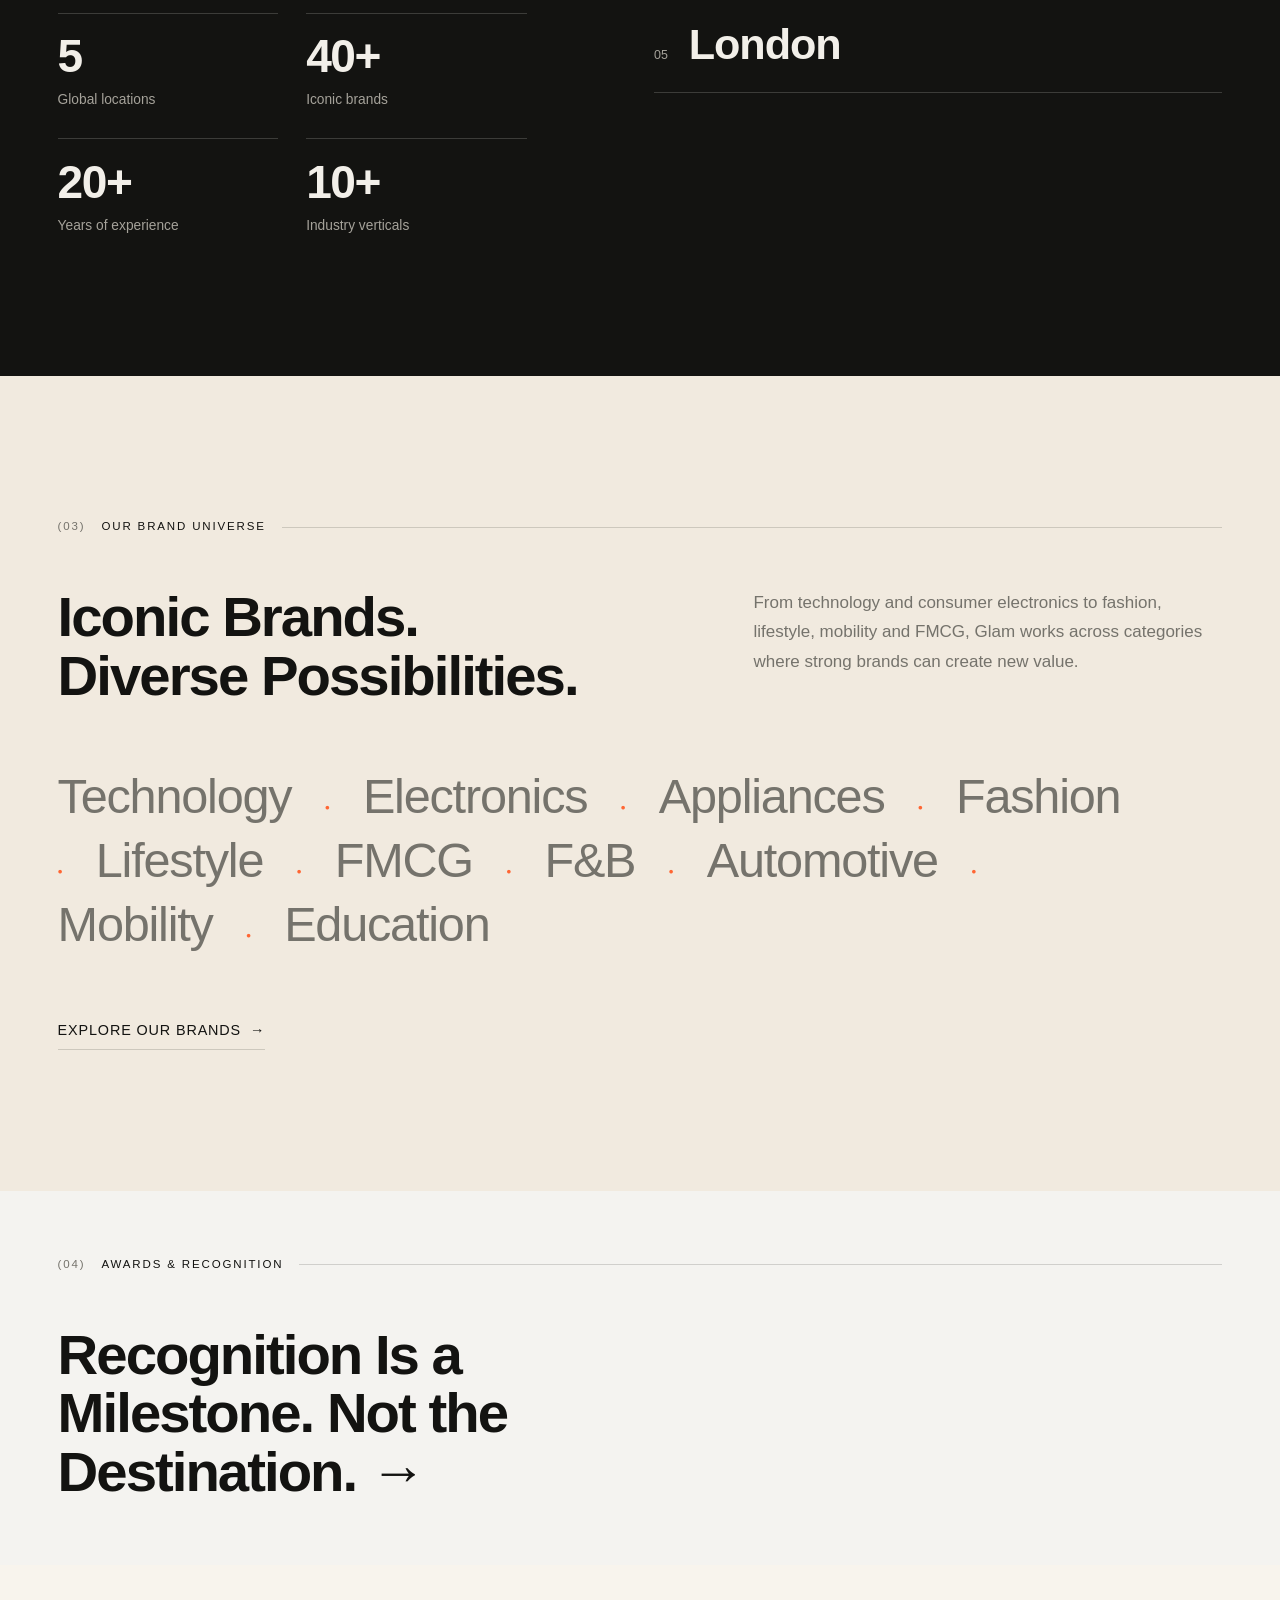
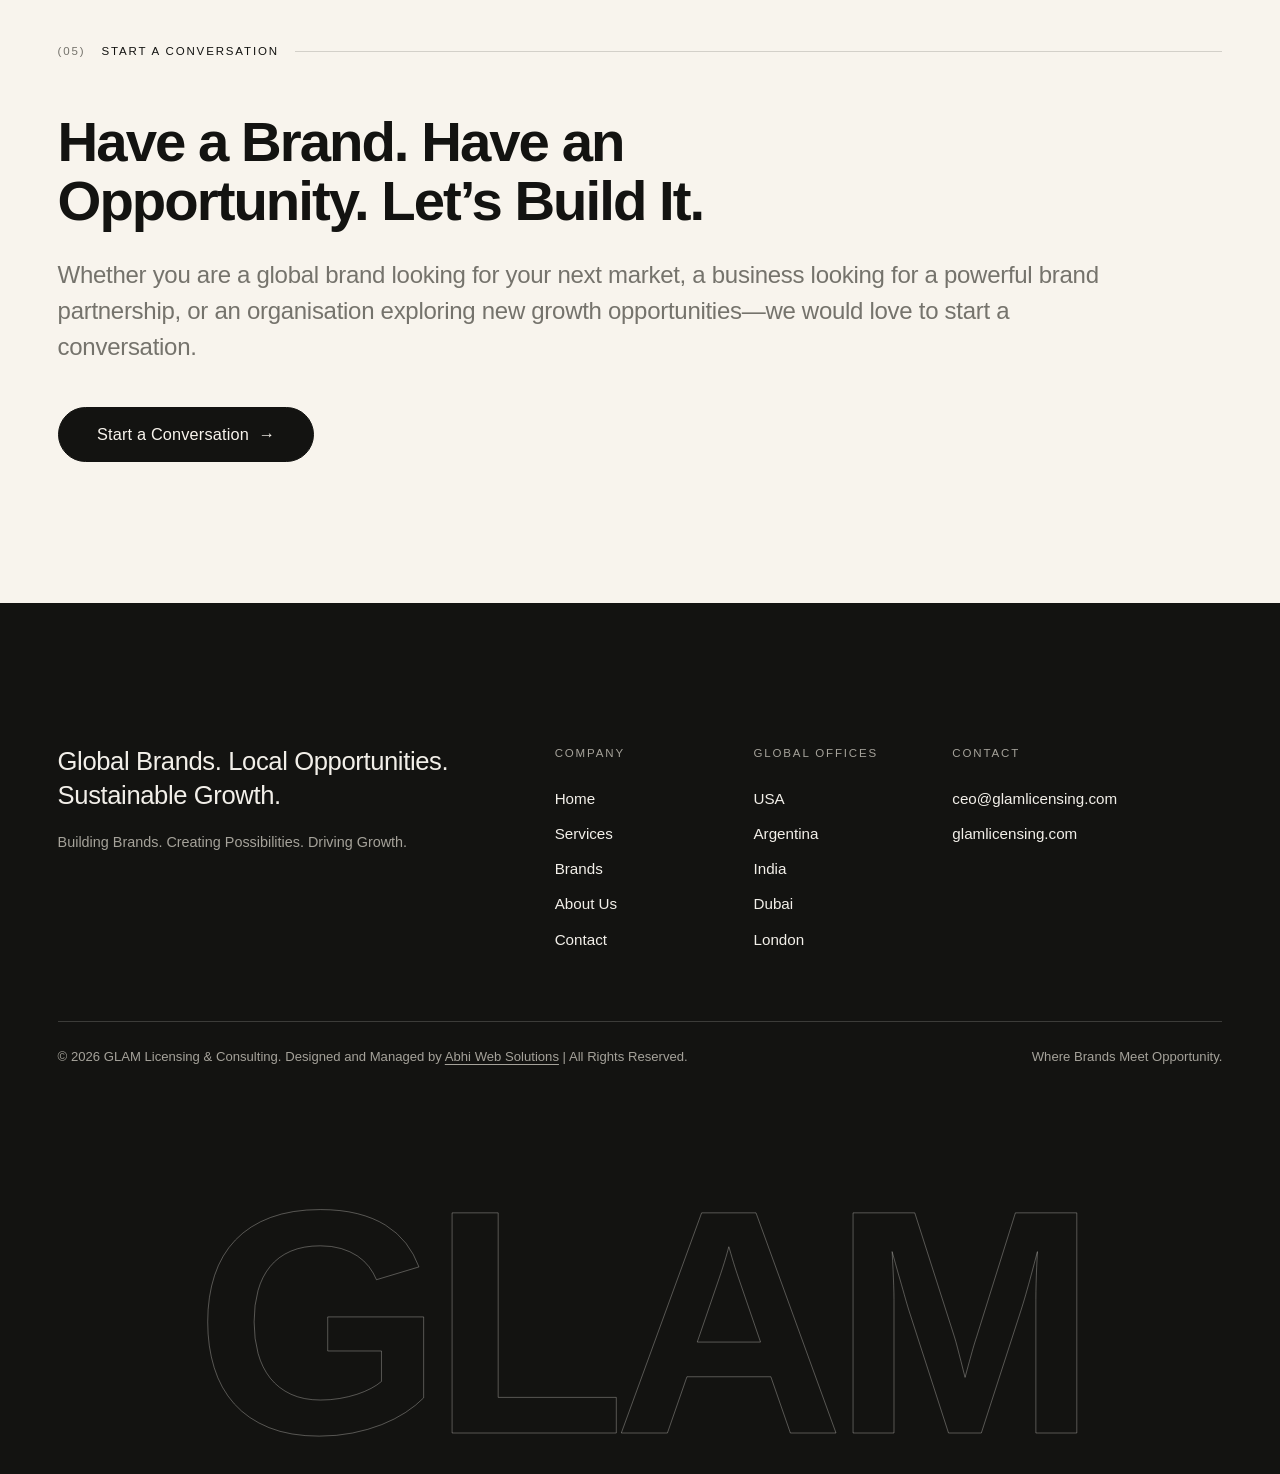
==== commit 4c89c0bf: "Add executive profile placement for Sachin Goel on contact page and update homepage image" ====
--- a/index.html
+++ b/index.html
@@ -96,7 +96,7 @@
           </div>
         </div>
         <figure class="ph r-32" role="img" aria-label="GLAM Office Image Placeholder" style="margin-top:clamp(3rem,6vw,4.5rem)" data-reveal>
-          <img src="images/homepage.png" alt="GLAM Office Image Placeholder — To be replaced" loading="lazy">
+          <img src="images/homepage2.png" alt="GLAM Office Image Placeholder — To be replaced" loading="lazy">
           <span class="ph-tag">Image Placement &middot; 3:2</span>
         </figure>
       </div>
--- a/styles.css
+++ b/styles.css
@@ -866,6 +866,12 @@
 .field input:focus,.field select:focus,.field textarea:focus{outline:none;border-color:var(--ink)}
 .field-row{display:grid;grid-template-columns:1fr 1fr;gap:0 2rem}
 .form-note{margin-top:1.2rem;font-size:var(--fs-small);color:var(--muted);min-height:1.4em}
+
+.contact-aside .contact-profile-card{margin-bottom:2.4rem}
+.contact-aside .profile-photo{max-width:340px;width:100%}
+.contact-aside .profile-meta{margin-top:1rem}
+.contact-aside .profile-name{font-size:1.15rem;font-weight:600;letter-spacing:-.015em;line-height:1.35;color:var(--ink)}
+.contact-aside .profile-company{font-size:var(--fs-small);color:var(--muted);margin-top:.3rem;font-weight:500}
 
 .contact-aside .block{border-top:1px solid var(--line);padding-top:1.3rem;margin-bottom:2.4rem}
 .contact-aside .block .label{display:block;margin-bottom:1rem}
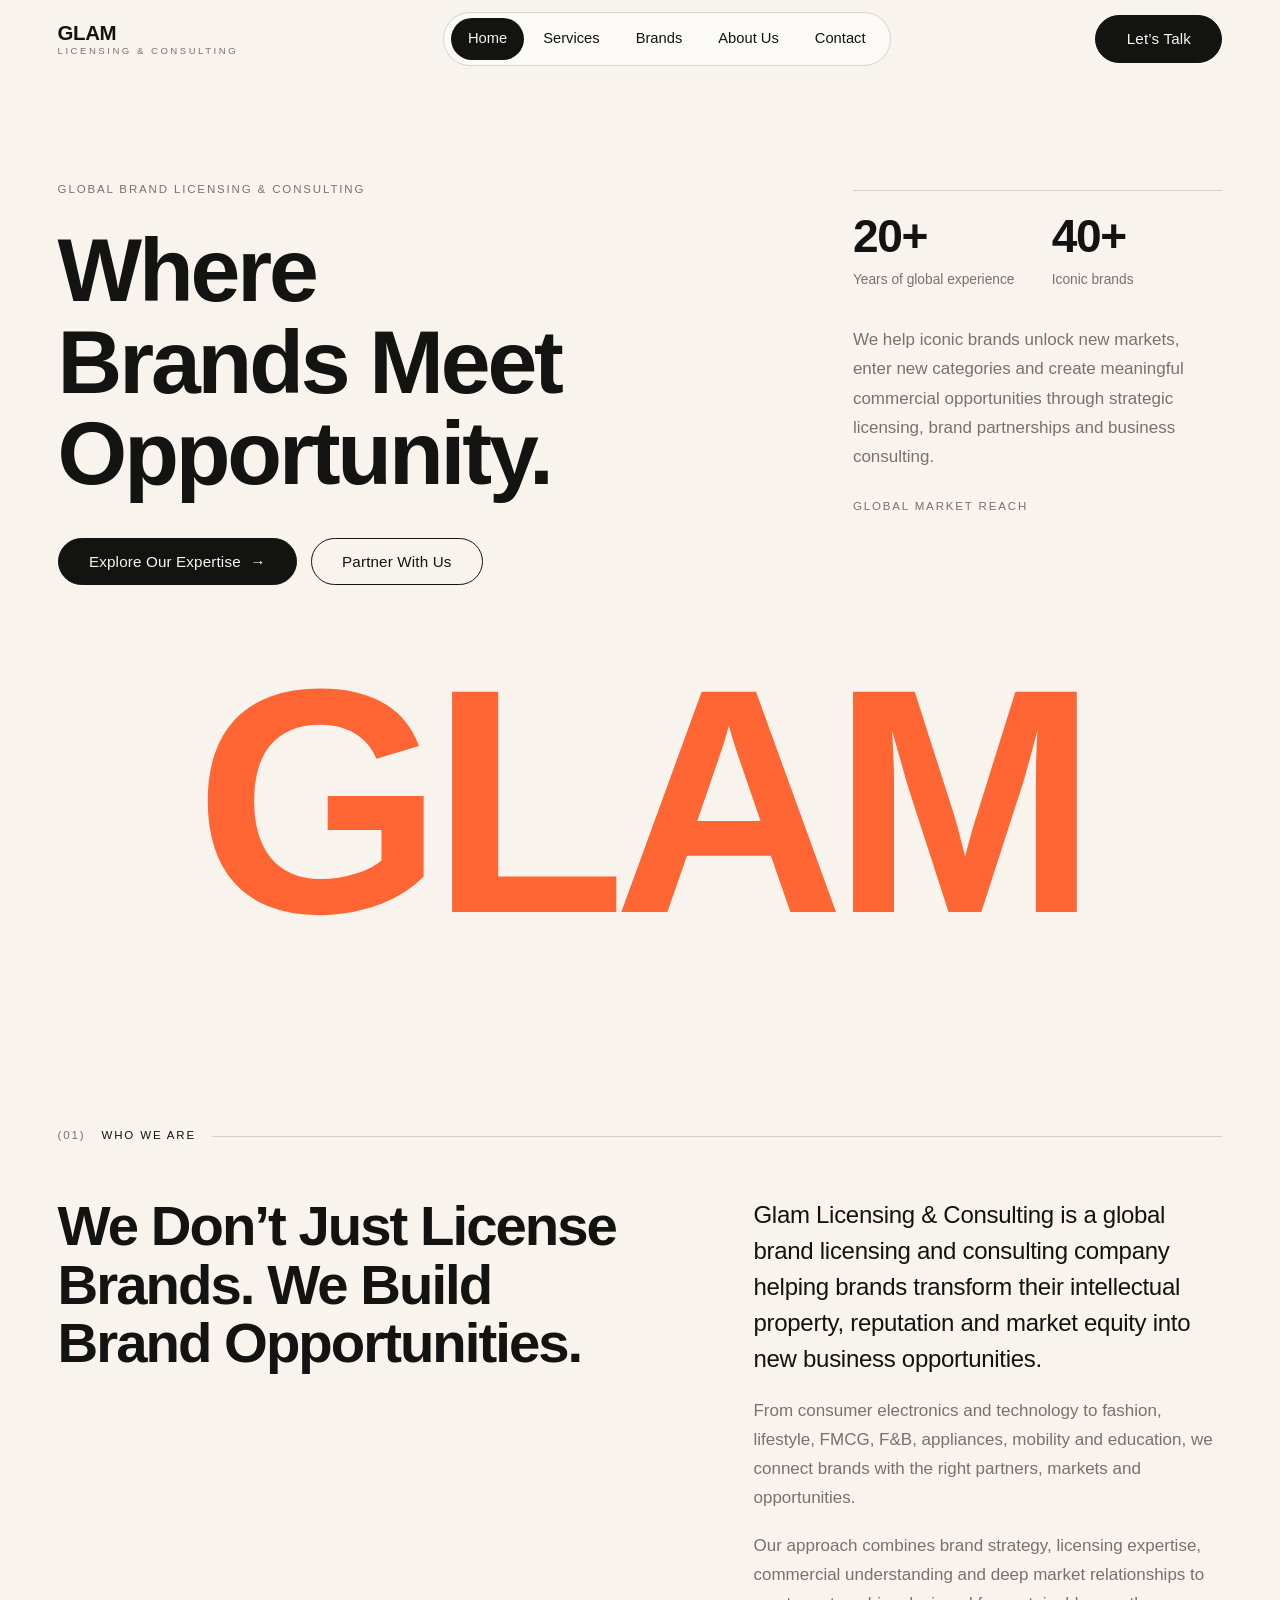
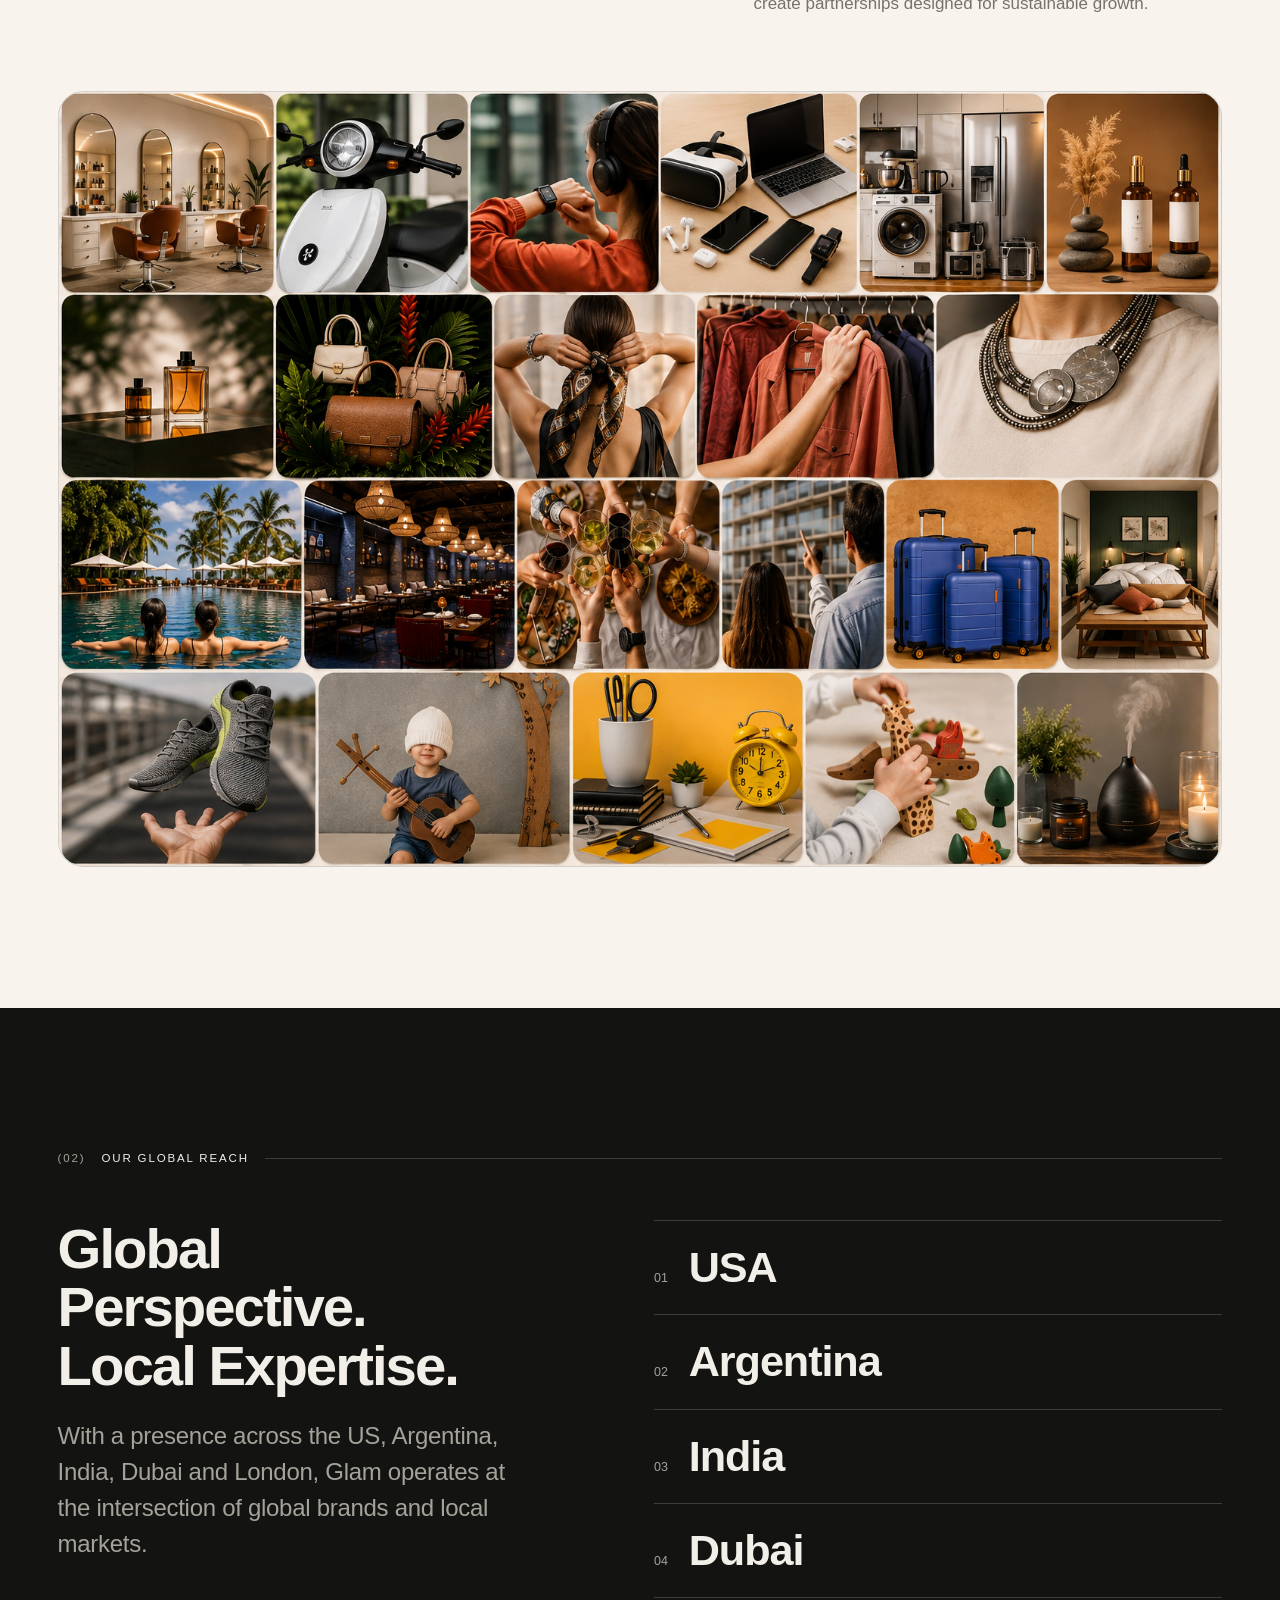
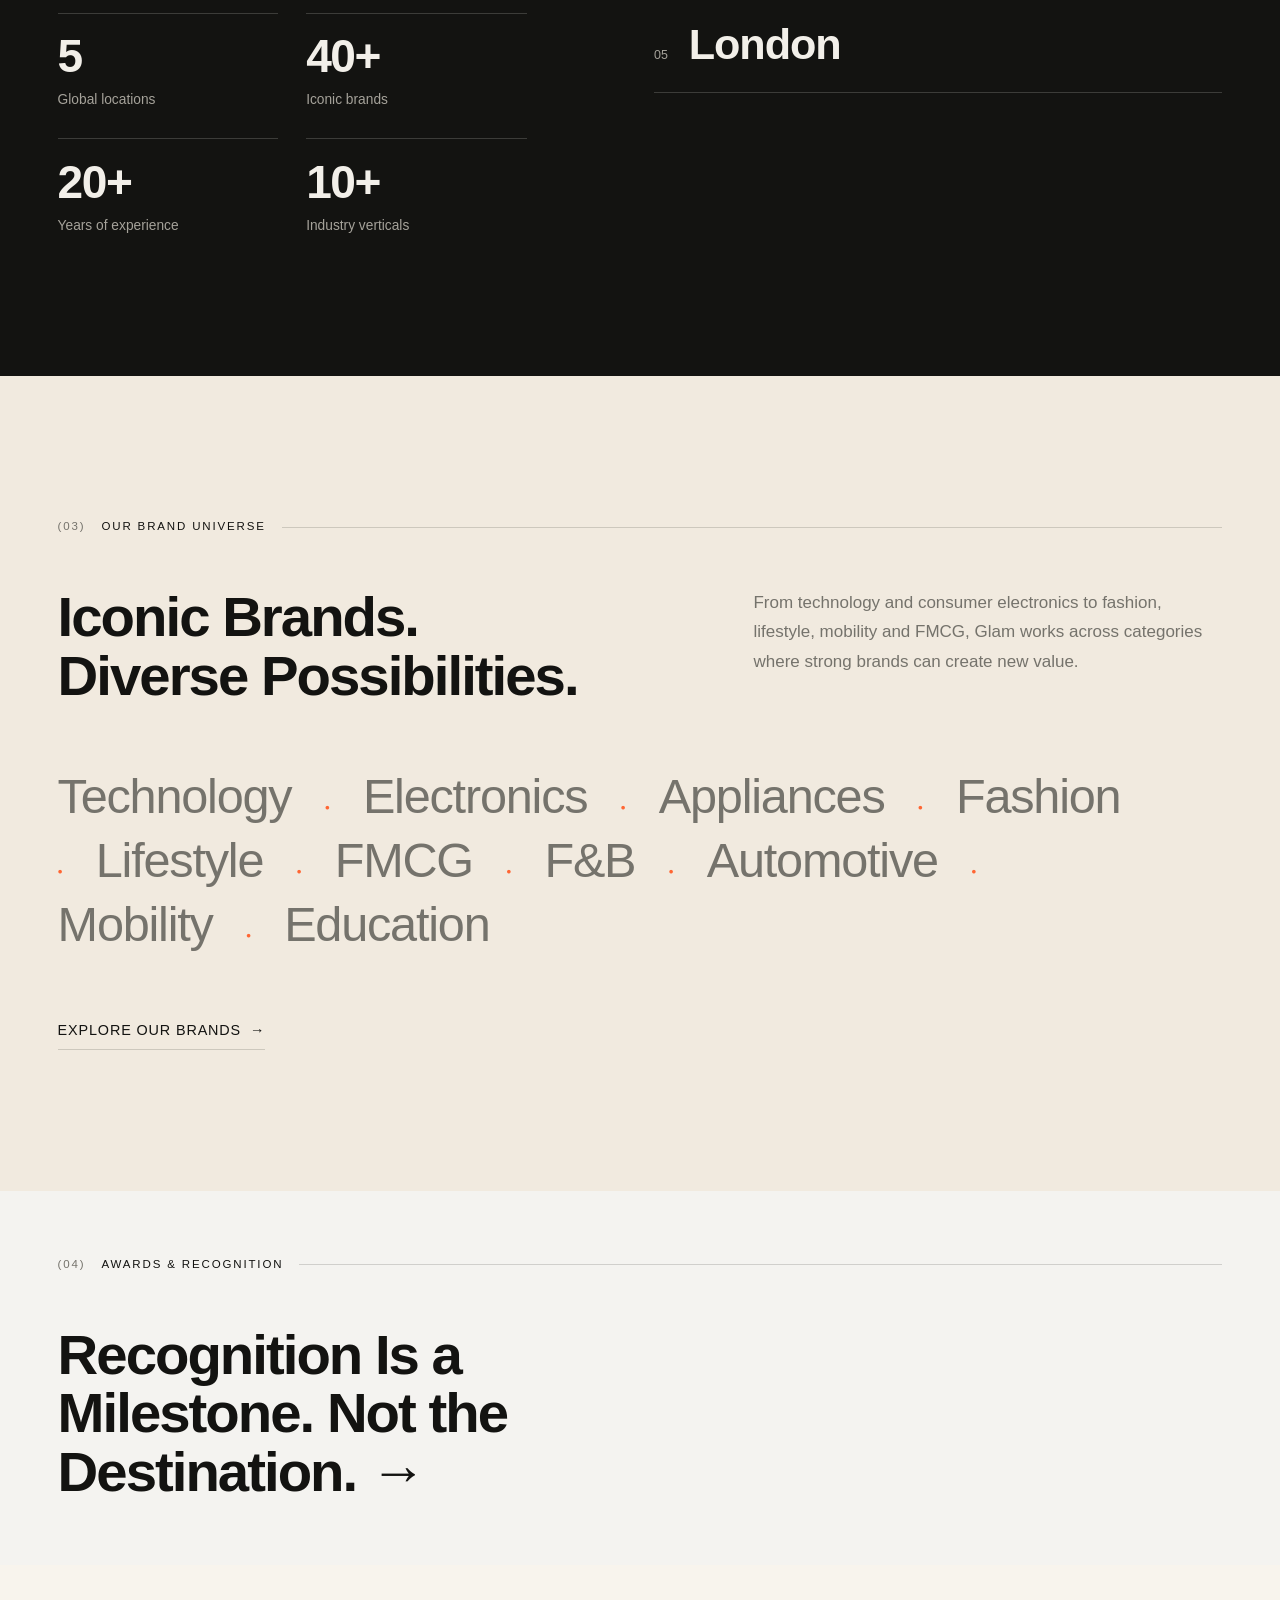
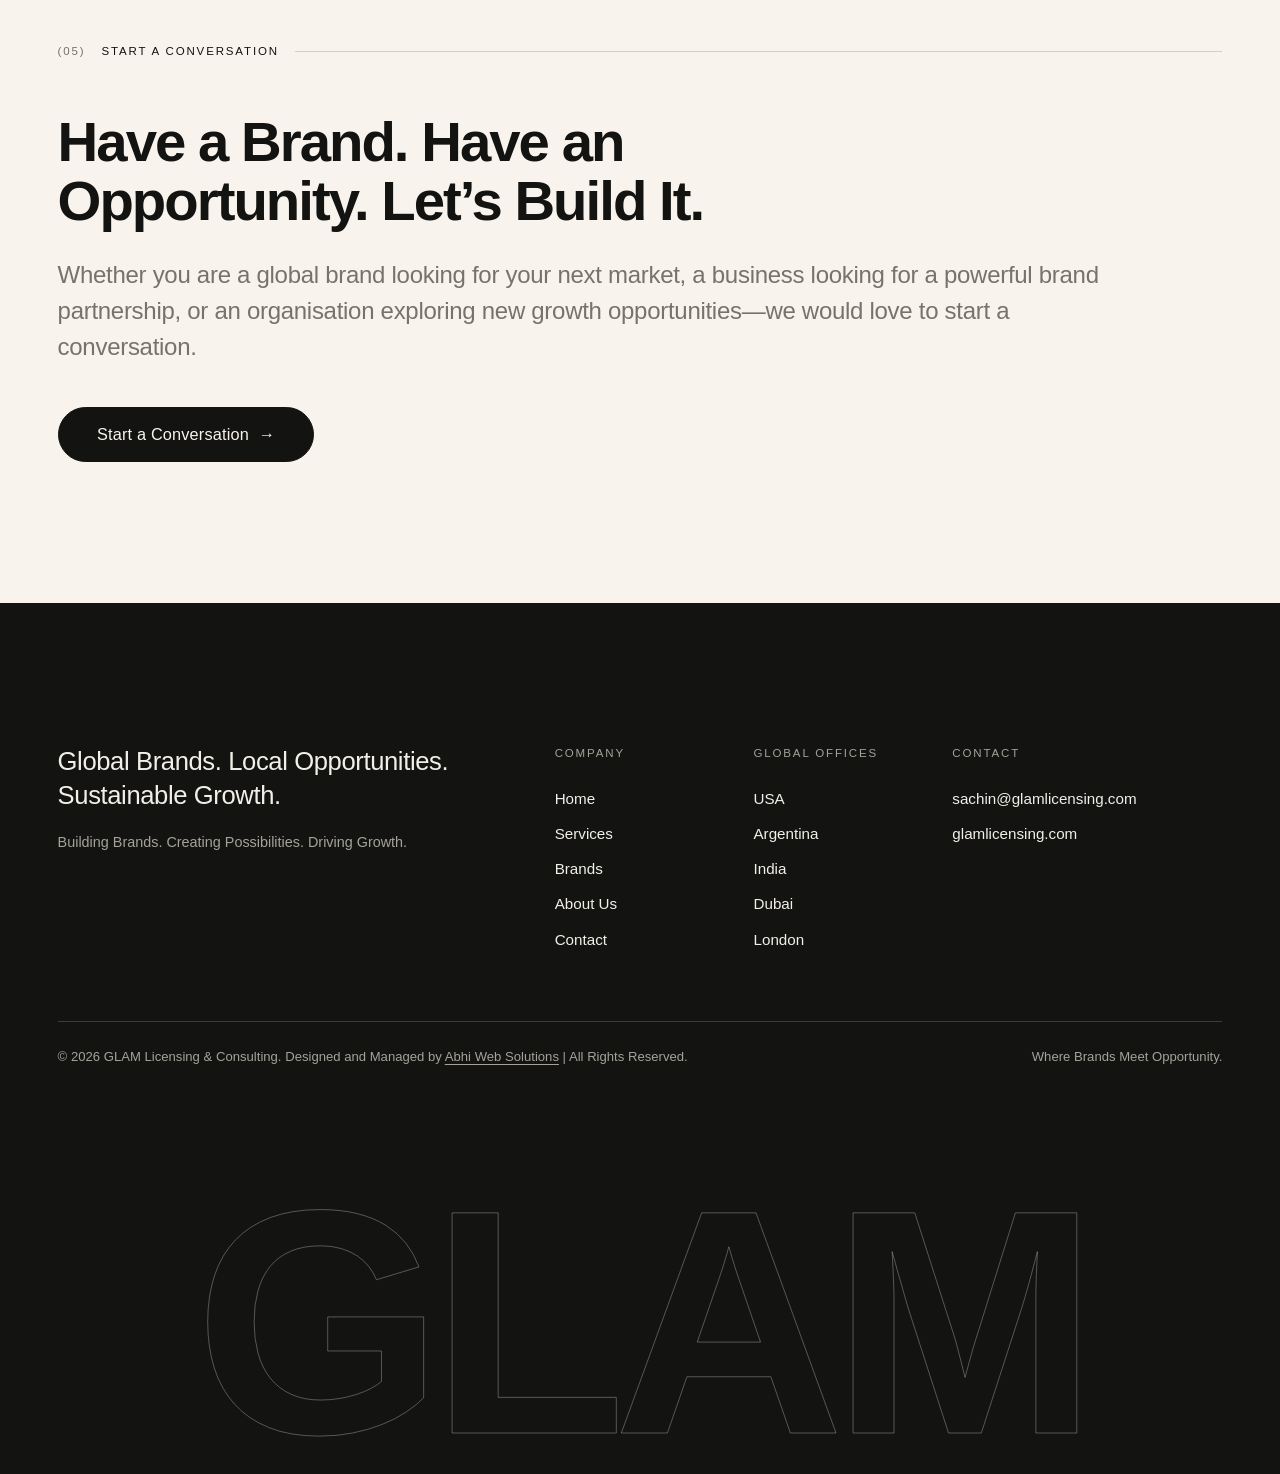
==== commit eab82273: "Update contact email from ceo@ to sachin@glamlicensing.com across the website" ====
--- a/index.html
+++ b/index.html
@@ -48,7 +48,7 @@
     </ul>
     <div class="mobile-nav-foot">
       <p><span class="label">Global Offices</span><br>USA &middot; Argentina &middot; India &middot; Dubai &middot; London</p>
-      <p><a href="mailto:ceo@glamlicensing.com">ceo@glamlicensing.com</a></p>
+      <p><a href="mailto:sachin@glamlicensing.com">sachin@glamlicensing.com</a></p>
     </div>
   </nav>
 
@@ -290,7 +290,7 @@
         <div class="footer-col">
           <span class="label">Contact</span>
           <ul>
-            <li><a href="mailto:ceo@glamlicensing.com">ceo@glamlicensing.com</a></li>
+            <li><a href="mailto:sachin@glamlicensing.com">sachin@glamlicensing.com</a></li>
             <li><a href="https://www.glamlicensing.com">glamlicensing.com</a></li>
           </ul>
         </div>
--- a/styles.css
+++ b/styles.css
@@ -844,9 +844,48 @@
 .path-row h3{grid-column:2/7;font-size:clamp(1.3rem,2.1vw,1.8rem)}
 .path-row p{grid-column:7/13;color:var(--muted);max-width:30em}
 
-.contact-grid{display:grid;grid-template-columns:repeat(12,1fr);gap:clamp(2.5rem,5vw,4rem)}
-.contact-form{grid-column:1/8}
-.contact-aside{grid-column:9/13}
+.contact-main-grid{
+  display:grid;
+  grid-template-columns:repeat(12,1fr);
+  gap:clamp(2.5rem,5vw,4.5rem);
+  align-items:start;
+}
+.contact-profile-card{
+  grid-column:1/6;
+  display:flex;
+  flex-direction:column;
+}
+.contact-profile-card .profile-photo{
+  width:100%;
+  aspect-ratio:4/5;
+  border-radius:var(--r-img);
+  overflow:hidden;
+}
+.contact-profile-card .profile-photo img{
+  width:100%;
+  height:100%;
+  object-fit:cover;
+}
+.contact-profile-card .profile-meta{
+  margin-top:1.2rem;
+}
+.contact-profile-card .profile-name{
+  font-size:clamp(1.2rem,1.8vw,1.45rem);
+  font-weight:600;
+  letter-spacing:-.015em;
+  line-height:1.3;
+  color:var(--ink);
+}
+.contact-profile-card .profile-company{
+  font-size:var(--fs-small);
+  color:var(--muted);
+  margin-top:.35rem;
+  font-weight:500;
+}
+
+.contact-form{
+  grid-column:6/13;
+}
 
 .field{display:flex;flex-direction:column;gap:.5rem;margin-bottom:1.6rem}
 .field label{font-size:var(--fs-label);font-weight:500;letter-spacing:var(--track-label);text-transform:uppercase;color:var(--muted)}
@@ -867,17 +906,33 @@
 .field-row{display:grid;grid-template-columns:1fr 1fr;gap:0 2rem}
 .form-note{margin-top:1.2rem;font-size:var(--fs-small);color:var(--muted);min-height:1.4em}
 
-.contact-aside .contact-profile-card{margin-bottom:2.4rem}
-.contact-aside .profile-photo{max-width:340px;width:100%}
-.contact-aside .profile-meta{margin-top:1rem}
-.contact-aside .profile-name{font-size:1.15rem;font-weight:600;letter-spacing:-.015em;line-height:1.35;color:var(--ink)}
-.contact-aside .profile-company{font-size:var(--fs-small);color:var(--muted);margin-top:.3rem;font-weight:500}
-
-.contact-aside .block{border-top:1px solid var(--line);padding-top:1.3rem;margin-bottom:2.4rem}
-.contact-aside .block .label{display:block;margin-bottom:1rem}
-.contact-aside .offices li{font-size:1.15rem;font-weight:500;padding-block:.3rem}
-.contact-aside a{border-bottom:1px solid var(--line);transition:border-color .3s var(--ease)}
-.contact-aside a:hover{border-color:var(--ink)}
+.contact-details-strip{
+  display:grid;
+  grid-template-columns:repeat(12,1fr);
+  gap:var(--gap);
+  margin-top:clamp(3.5rem,6vw,5rem);
+  padding-top:clamp(2rem,4vw,3rem);
+  border-top:1px solid var(--line);
+}
+.contact-details-strip .detail-block{
+  grid-column:span 4;
+}
+.contact-details-strip .detail-block .label{
+  display:block;
+  margin-bottom:.8rem;
+}
+.contact-details-strip .detail-val{
+  font-size:1.05rem;
+  color:var(--ink);
+  line-height:1.6;
+}
+.contact-details-strip .detail-val a{
+  border-bottom:1px solid var(--line);
+  transition:border-color .3s var(--ease);
+}
+.contact-details-strip .detail-val a:hover{
+  border-color:var(--ink);
+}
 
 /* ---------- Footer ---------- */
 .footer{background:var(--ink);color:#f2efe9;padding-top:var(--sec);overflow:hidden}
@@ -939,9 +994,11 @@
   .svc .media{grid-column:3/10;margin-top:1.8rem}
   .journey-item .media,.journey-item:nth-child(even) .media{grid-column:1/13;order:1}
   .journey-item .body,.journey-item:nth-child(even) .body{grid-column:1/11;order:2;margin-top:1.4rem}
-  .contact-grid{grid-template-columns:1fr}
+  .contact-main-grid{grid-template-columns:1fr;gap:3rem}
+  .contact-profile-card{grid-column:auto;max-width:380px}
   .contact-form{grid-column:auto}
-  .contact-aside{grid-column:auto;margin-top:2rem;max-width:34em}
+  .contact-details-strip{grid-template-columns:1fr;gap:2.2rem}
+  .contact-details-strip .detail-block{grid-column:auto}
   .footer-brand{grid-column:1/13;margin-bottom:2.4rem}
   .footer-col:first-of-type{grid-column:1/5}
   .footer-col{grid-column:span 4}
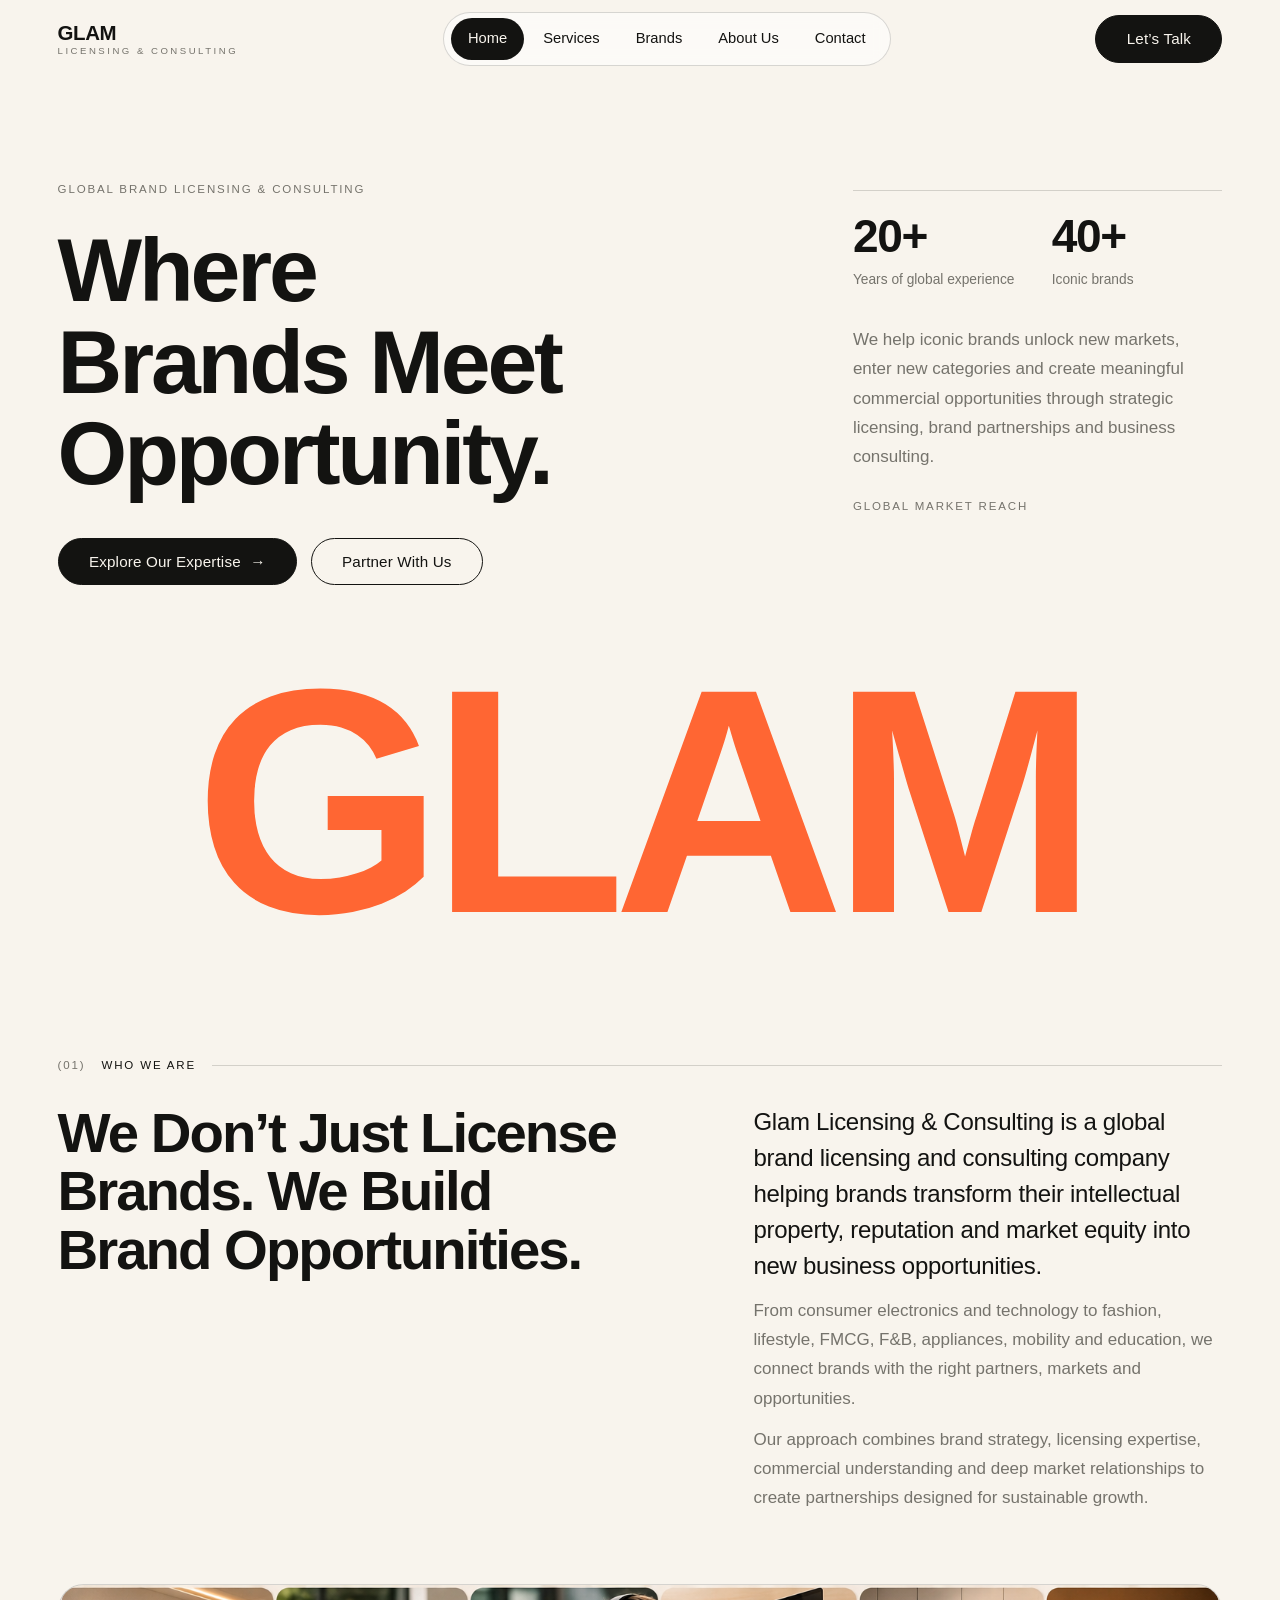
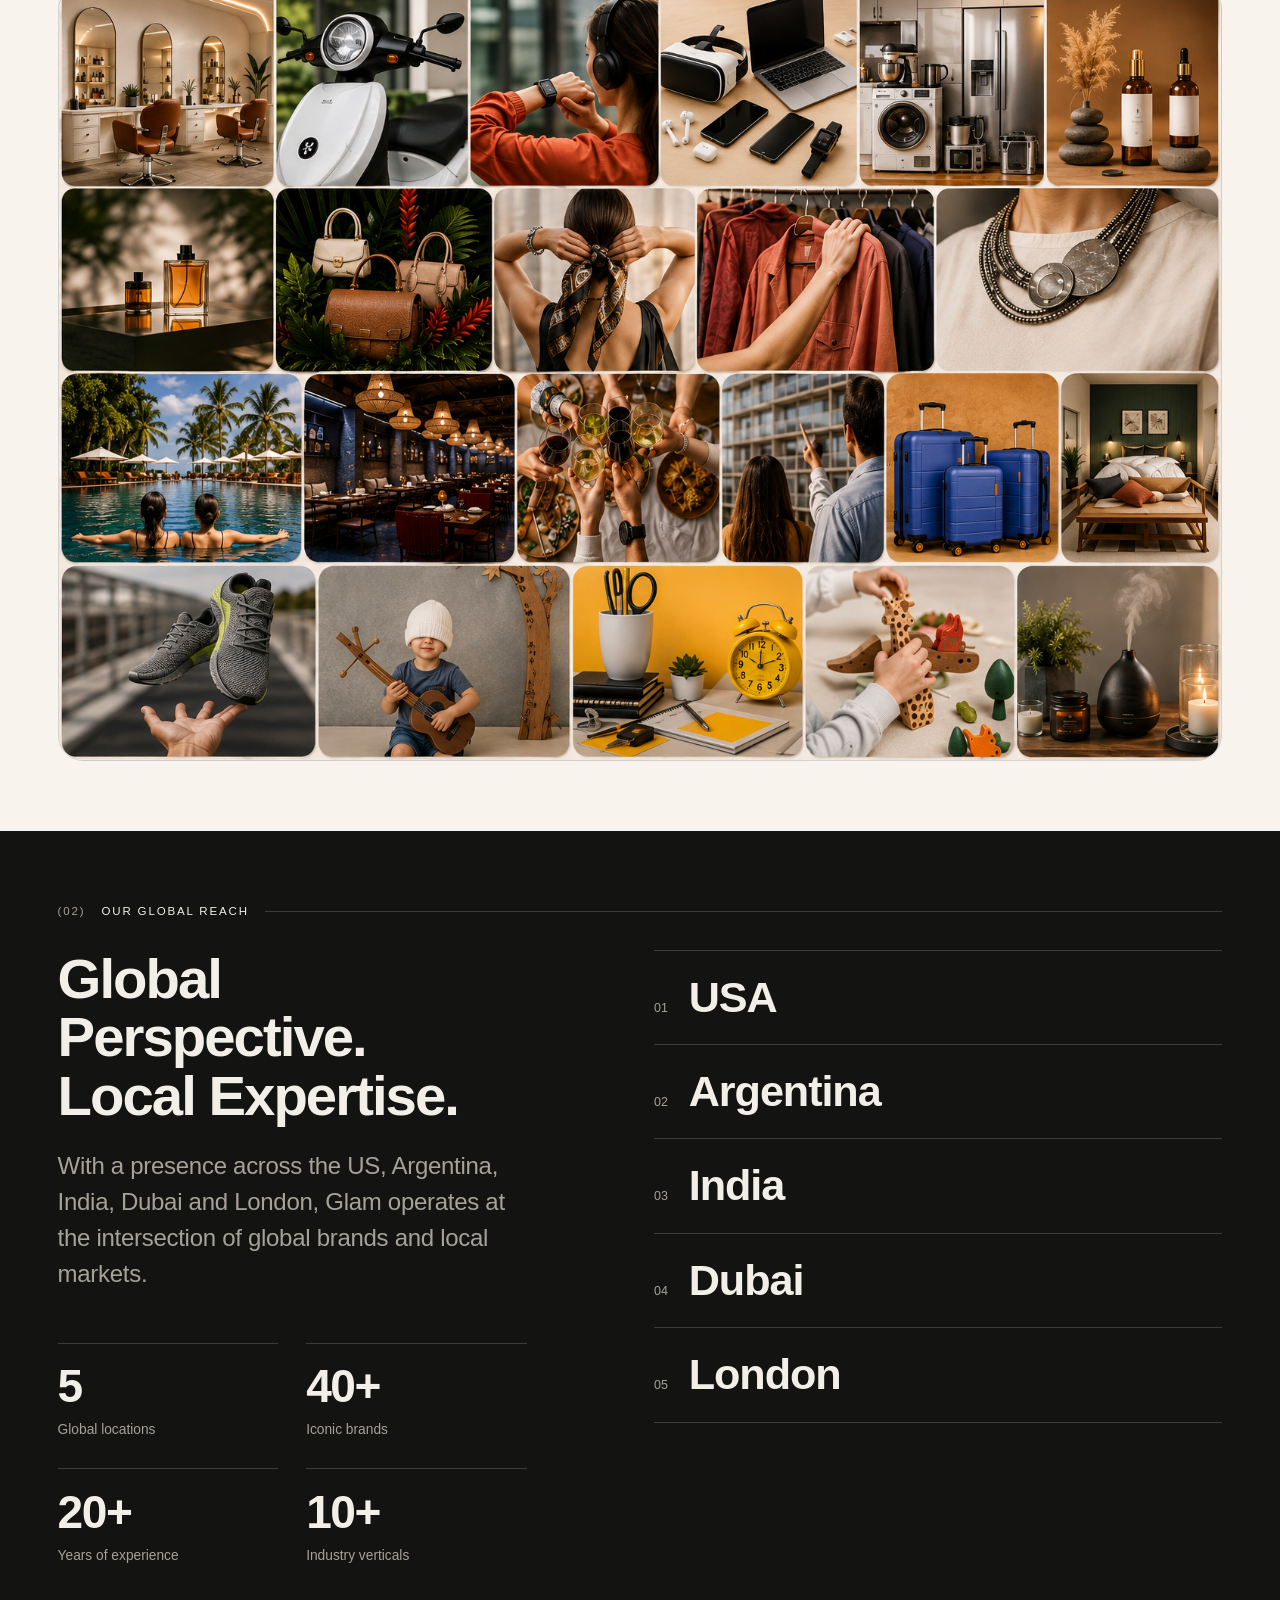
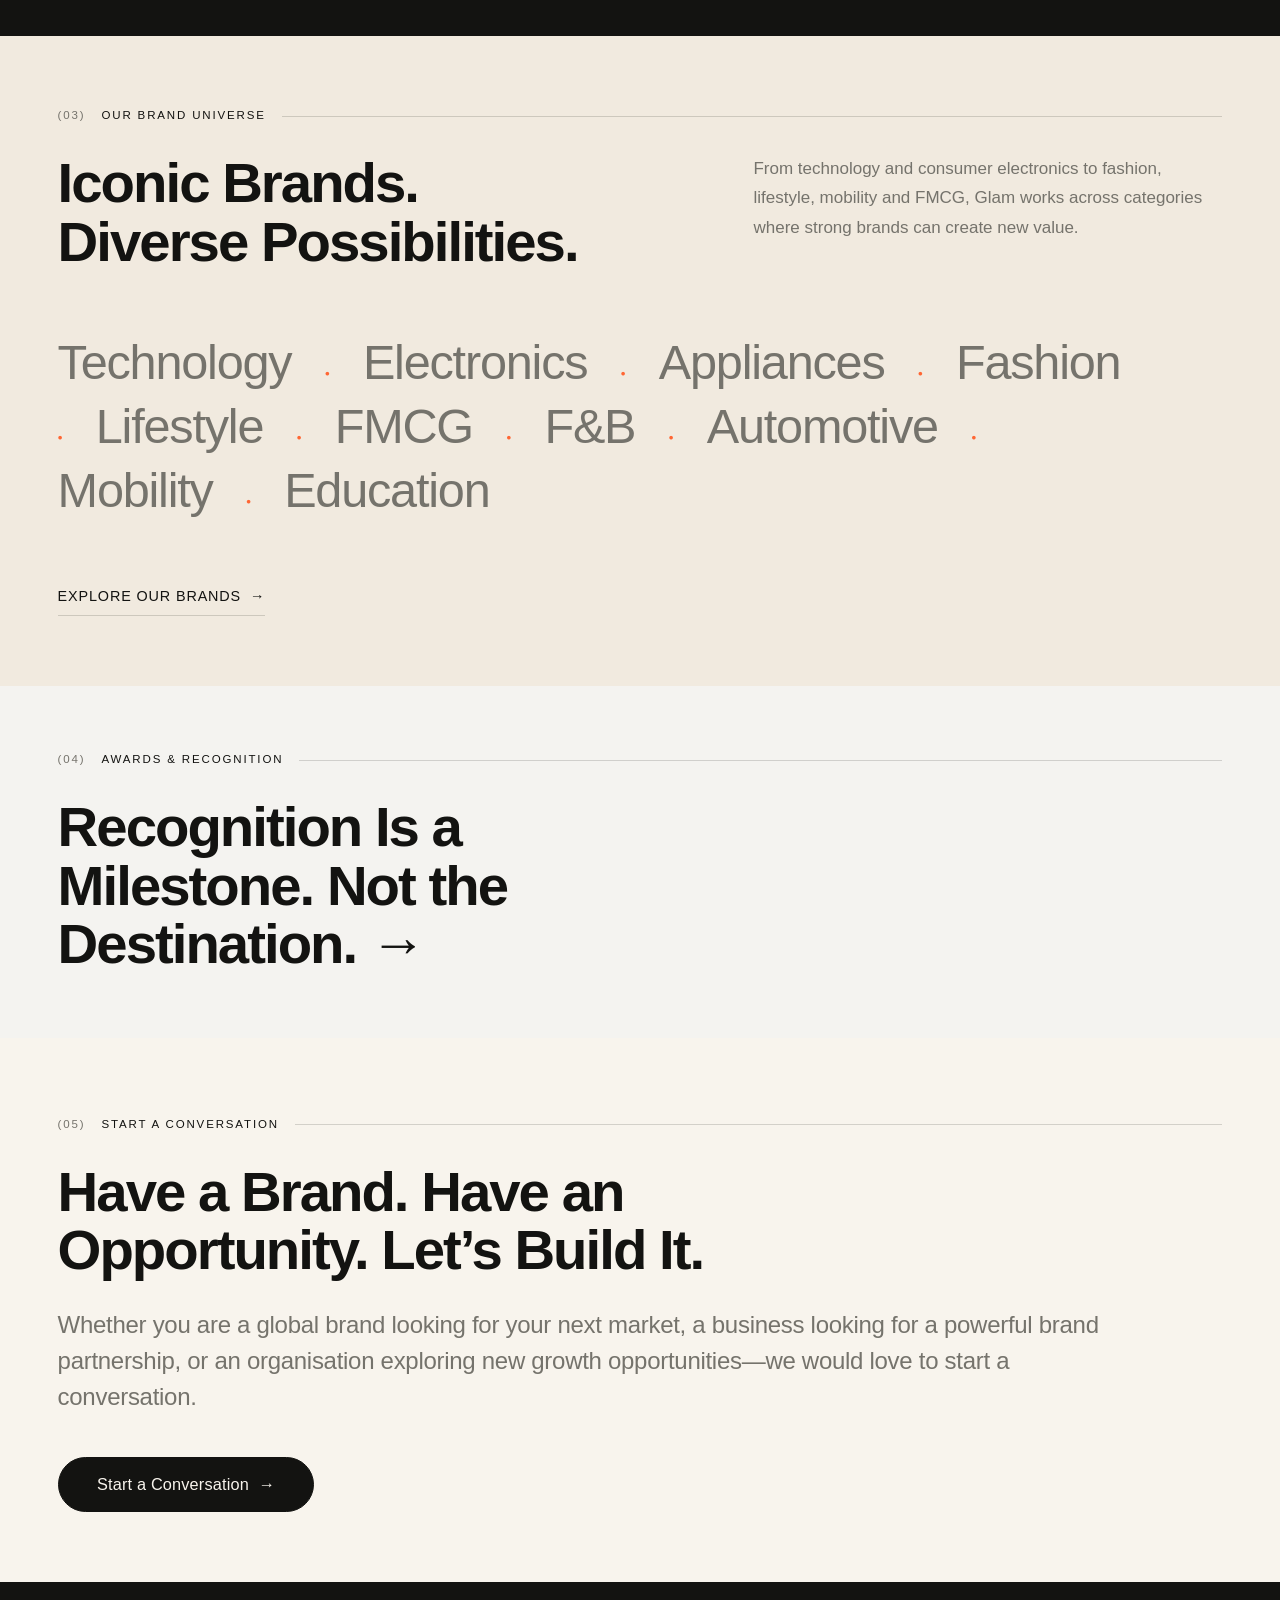
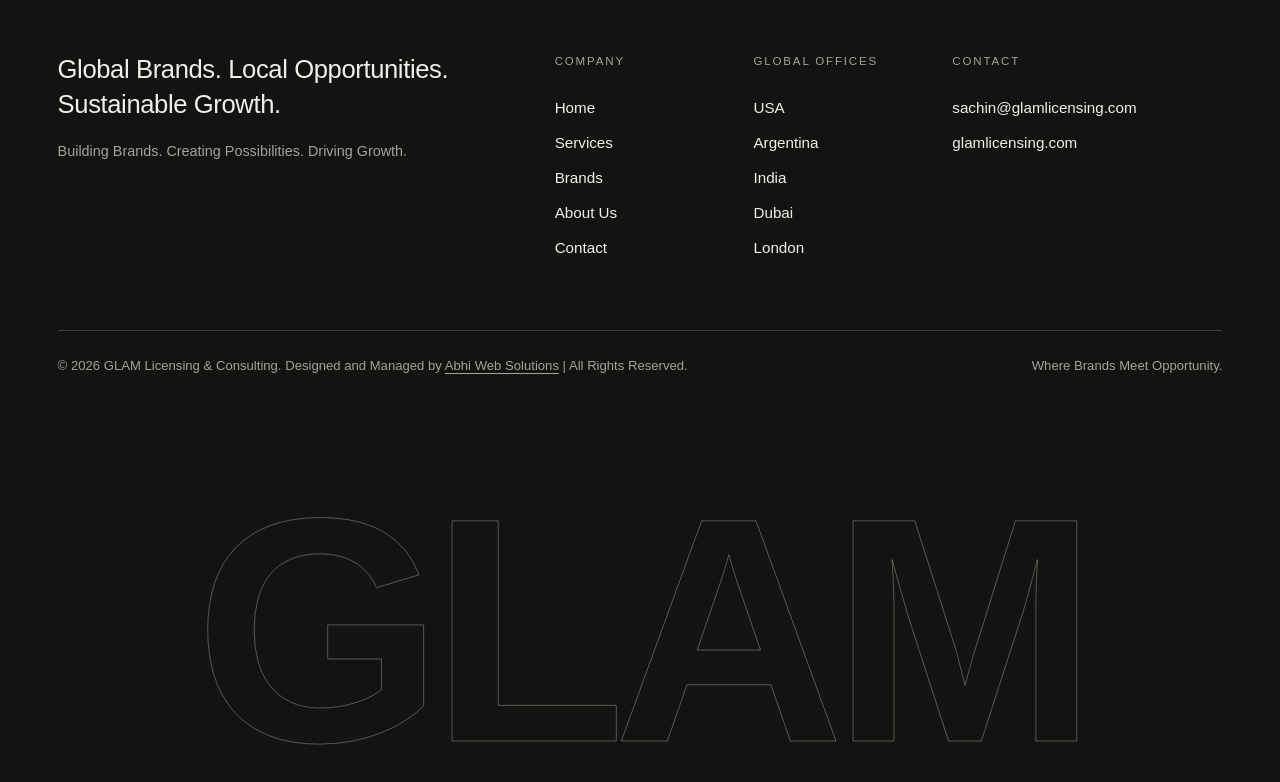
==== commit 6e71886a: "Remove .html extensions from all URLs, configure Vercel clean routing, and redirect root index - Add" ====
--- a/index.html
+++ b/index.html
@@ -5,12 +5,12 @@
   <meta name="viewport" content="width=device-width, initial-scale=1.0">
   <title>GLAM Licensing &amp; Consulting — Where Brands Meet Opportunity</title>
   <meta name="description" content="Global brand licensing and consulting. GLAM helps iconic brands unlock new markets, enter new categories and create meaningful commercial opportunities.">
-  <link rel="canonical" href="https://www.glamlicensing.com/index.html">
+  <link rel="canonical" href="https://www.glamlicensing.com/">
   <meta property="og:type" content="website">
   <meta property="og:site_name" content="GLAM Licensing &amp; Consulting">
   <meta property="og:title" content="GLAM Licensing &amp; Consulting — Where Brands Meet Opportunity">
   <meta property="og:description" content="Global brand licensing and consulting. 20+ years of global experience. 40+ iconic brands. Global market reach.">
-  <meta property="og:url" content="https://www.glamlicensing.com/index.html">
+  <meta property="og:url" content="https://www.glamlicensing.com/">
   <link rel="preconnect" href="https://api.fontshare.com" crossorigin>
   <link href="https://api.fontshare.com/v2/css?f[]=general-sans@400,500,600&display=swap" rel="stylesheet">
   <link rel="stylesheet" href="styles.css">
@@ -20,18 +20,18 @@
 
   <header class="topbar">
     <div class="topbar-inner container">
-      <a class="brand" href="index.html" aria-label="GLAM Licensing and Consulting — Home">
+      <a class="brand" href="/" aria-label="GLAM Licensing and Consulting — Home">
         <span class="brand-mark">GLAM</span>
         <span class="brand-sub">Licensing &amp; Consulting</span>
       </a>
       <nav class="nav-pill" aria-label="Primary">
-        <a href="index.html" aria-current="page">Home</a>
-        <a href="services.html">Services</a>
-        <a href="brands.html">Brands</a>
-        <a href="about.html">About Us</a>
-        <a href="contact.html">Contact</a>
+        <a href="/" aria-current="page">Home</a>
+        <a href="services">Services</a>
+        <a href="brands">Brands</a>
+        <a href="about">About Us</a>
+        <a href="contact">Contact</a>
       </nav>
-      <a class="btn btn-ink btn-talk" href="contact.html">Let&rsquo;s Talk</a>
+      <a class="btn btn-ink btn-talk" href="contact">Let&rsquo;s Talk</a>
       <button class="nav-toggle" aria-expanded="false" aria-controls="mobile-nav" aria-label="Open navigation">
         <span></span><span></span>
       </button>
@@ -40,11 +40,11 @@
 
   <nav class="mobile-nav" id="mobile-nav" aria-label="Mobile" hidden>
     <ul>
-      <li><a href="index.html" aria-current="page"><span class="n">01</span>Home</a></li>
-      <li><a href="services.html"><span class="n">02</span>Services</a></li>
-      <li><a href="brands.html"><span class="n">03</span>Brands</a></li>
-      <li><a href="about.html"><span class="n">04</span>About Us</a></li>
-      <li><a href="contact.html"><span class="n">05</span>Contact</a></li>
+      <li><a href="/" aria-current="page"><span class="n">01</span>Home</a></li>
+      <li><a href="services"><span class="n">02</span>Services</a></li>
+      <li><a href="brands"><span class="n">03</span>Brands</a></li>
+      <li><a href="about"><span class="n">04</span>About Us</a></li>
+      <li><a href="contact"><span class="n">05</span>Contact</a></li>
     </ul>
     <div class="mobile-nav-foot">
       <p><span class="label">Global Offices</span><br>USA &middot; Argentina &middot; India &middot; Dubai &middot; London</p>
@@ -62,8 +62,8 @@
             <p class="label hero-kicker" data-reveal>Global Brand Licensing &amp; Consulting</p>
             <h1 id="hero-title" data-reveal data-delay="1">Where Brands Meet Opportunity.</h1>
             <div class="hero-ctas" data-reveal data-delay="2">
-              <a class="btn btn-ink" href="services.html">Explore Our Expertise <span class="arr">&rarr;</span></a>
-              <a class="btn btn-ghost" href="contact.html">Partner With Us</a>
+              <a class="btn btn-ink" href="services">Explore Our Expertise <span class="arr">&rarr;</span></a>
+              <a class="btn btn-ghost" href="contact">Partner With Us</a>
             </div>
           </div>
           <div class="hero-side">
@@ -138,38 +138,38 @@
           <div class="col-a"><h2 id="wwd-title" data-reveal>Turning Brand Equity Into Business Growth.</h2></div>
         </div> -->
         <!-- <div class="index-list">
-          <a class="index-row" href="services.html#brand-licensing" data-reveal>
+          <a class="index-row" href="services#brand-licensing" data-reveal>
             <span class="num">01</span>
             <span class="body"><h3>Brand Licensing</h3><p>Creating strategic licensing programmes that extend brands into new products, categories and markets.</p></span>
             <span class="arr" aria-hidden="true">&rarr;</span>
           </a>
-          <a class="index-row" href="services.html#brand-strategy" data-reveal>
+          <a class="index-row" href="services#brand-strategy" data-reveal>
             <span class="num">02</span>
             <span class="body"><h3>Brand Strategy</h3><p>Developing strategies that strengthen brand positioning and identify new avenues for growth.</p></span>
             <span class="arr" aria-hidden="true">&rarr;</span>
           </a>
-          <a class="index-row" href="services.html#market-entry" data-reveal>
+          <a class="index-row" href="services#market-entry" data-reveal>
             <span class="num">03</span>
             <span class="body"><h3>Market Expansion</h3><p>Helping international brands identify and enter high-potential markets through the right local partners.</p></span>
             <span class="arr" aria-hidden="true">&rarr;</span>
           </a>
-          <a class="index-row" href="services.html#brand-extension" data-reveal>
+          <a class="index-row" href="services#brand-extension" data-reveal>
             <span class="num">04</span>
             <span class="body"><h3>Brand Extension</h3><p>Taking established brand equity into relevant new categories and consumer experiences.</p></span>
             <span class="arr" aria-hidden="true">&rarr;</span>
           </a>
-          <a class="index-row" href="services.html#partner-development" data-reveal>
+          <a class="index-row" href="services#partner-development" data-reveal>
             <span class="num">05</span>
             <span class="body"><h3>Partner Development</h3><p>Identifying, evaluating and managing the right commercial partners for long-term success.</p></span>
             <span class="arr" aria-hidden="true">&rarr;</span>
           </a>
-          <a class="index-row" href="services.html#business-development" data-reveal>
+          <a class="index-row" href="services#business-development" data-reveal>
             <span class="num">06</span>
             <span class="body"><h3>Business Consulting</h3><p>Combining brand expertise with commercial and market insights to create actionable growth strategies.</p></span>
             <span class="arr" aria-hidden="true">&rarr;</span>
           </a>
         </div>
-        <p style="margin-top:2.4rem" data-reveal><a class="text-link" href="services.html">Explore Our Services <span class="arr">&rarr;</span></a></p>
+        <p style="margin-top:2.4rem" data-reveal><a class="text-link" href="services">Explore Our Services <span class="arr">&rarr;</span></a></p>
       </div>
     </section> -->
 
@@ -195,7 +195,7 @@
           <span>Mobility</span><span class="dot" aria-hidden="true">&#9679;</span>
           <span>Education</span>
         </p>
-        <p style="margin-top:clamp(2.6rem,5vw,4rem)" data-reveal><a class="text-link" href="brands.html">Explore Our Brands <span class="arr">&rarr;</span></a></p>
+        <p style="margin-top:clamp(2.6rem,5vw,4rem)" data-reveal><a class="text-link" href="brands">Explore Our Brands <span class="arr">&rarr;</span></a></p>
       </div>
     </section>
 
@@ -238,7 +238,7 @@
         <div class="split">
           <div class="col-a">
             <h2 id="awards-title" data-reveal>
-              <a href="about.html#awards" class="awards-header-link">
+              <a href="about#awards" class="awards-header-link">
                 <span>Recognition Is a Milestone. Not the Destination.</span>
                 <span class="arr">&rarr;</span>
               </a>
@@ -254,7 +254,7 @@
         <p class="eyebrow"><span class="idx">(05)</span> Start a Conversation</p>
         <h2 id="cta-title" data-reveal>Have a Brand. Have an Opportunity. Let&rsquo;s Build It.</h2>
         <p class="lead muted measure-wide" data-reveal data-delay="1">Whether you are a global brand looking for your next market, a business looking for a powerful brand partnership, or an organisation exploring new growth opportunities&mdash;we would love to start a conversation.</p>
-        <a class="btn btn-ink btn-lg" href="contact.html" data-reveal data-delay="2">Start a Conversation <span class="arr">&rarr;</span></a>
+        <a class="btn btn-ink btn-lg" href="contact" data-reveal data-delay="2">Start a Conversation <span class="arr">&rarr;</span></a>
       </div>
     </section>
 
@@ -270,11 +270,11 @@
         <div class="footer-col">
           <span class="label">Company</span>
           <ul>
-            <li><a href="index.html">Home</a></li>
-            <li><a href="services.html">Services</a></li>
-            <li><a href="brands.html">Brands</a></li>
-            <li><a href="about.html">About Us</a></li>
-            <li><a href="contact.html">Contact</a></li>
+            <li><a href="/">Home</a></li>
+            <li><a href="services">Services</a></li>
+            <li><a href="brands">Brands</a></li>
+            <li><a href="about">About Us</a></li>
+            <li><a href="contact">Contact</a></li>
           </ul>
         </div>
         <div class="footer-col">
--- a/styles.css
+++ b/styles.css
@@ -36,7 +36,7 @@
   --r-pill: 999px;
 
   --pad-x: clamp(20px, 4.5vw, 68px);
-  --sec:   clamp(88px, 11vw, 156px);
+  --sec:   clamp(46px, 5.5vw, 76px);
   --gap:   clamp(16px, 2.2vw, 32px);
 
   --ease: cubic-bezier(.22,.68,0,1);
@@ -77,7 +77,7 @@
 .svc>*,.journey-item>*,.pillars>*,.story-steps>*,.prog-grid>*,.footer-top>*,
 .brand-row>*,.path-row>*,.award-row>*{min-width:0}
 .section{padding-block:var(--sec)}
-.section-tight{padding-block:clamp(64px,8vw,110px)}
+.section-tight{padding-block:clamp(32px,4vw,56px)}
 
 .rule{border:0;border-top:1px solid var(--line);margin:0}
 .sec-dark .rule{border-color:var(--line-dark)}
@@ -106,7 +106,7 @@
   display:flex;align-items:baseline;gap:1rem;
   font-size:var(--fs-label);font-weight:500;
   letter-spacing:var(--track-label);text-transform:uppercase;
-  margin-bottom:clamp(2rem,4vw,3.25rem);
+  margin-bottom:clamp(1.2rem,2.2vw,1.8rem);
 }
 .eyebrow .idx{color:var(--muted);font-variant-numeric:tabular-nums}
 .sec-dark .eyebrow .idx{color:var(--muted-dark)}
@@ -224,9 +224,9 @@
 .sec-dark .stat .cap{color:var(--muted-dark)}
 
 /* Inner-page hero */
-.hero-inner{padding-top:clamp(150px,18vh,208px);padding-bottom:clamp(56px,7vw,96px)}
-.hero-inner .hero-kicker{margin-bottom:1.5rem}
-.hero-inner h1{max-width:12.5em;margin-bottom:1.9rem}
+.hero-inner{padding-top:clamp(130px,15vh,180px);padding-bottom:clamp(32px,4.5vw,56px)}
+.hero-inner .hero-kicker{margin-bottom:1rem}
+.hero-inner h1{max-width:12.5em;margin-bottom:1.25rem}
 .hero-inner .lead{max-width:30em}
 
 /* ---------- Mega wordmark ---------- */
@@ -302,7 +302,7 @@
 .split{display:grid;grid-template-columns:repeat(12,1fr);gap:var(--gap)}
 .split .col-a{grid-column:1/7}
 .split .col-b{grid-column:8/13}
-.split .col-b p+p{margin-top:1.15rem}
+.split .col-b p+p{margin-top:.75rem}
 
 .statement{font-size:clamp(1.55rem,2.9vw,2.5rem);font-weight:500;letter-spacing:-.02em;line-height:1.28}
 .statement-link{
@@ -346,6 +346,29 @@
 }
 .awards-preview-sec + .cta-band {
   padding-top: clamp(48px, 6vw, 80px);
+}
+
+/* ---------- Role / Positioning Statement Box ---------- */
+.role-sec {
+  padding-block: clamp(28px, 3.8vw, 48px);
+}
+.role-box {
+  display: flex;
+  flex-direction: column;
+}
+.role-label {
+  margin-bottom: clamp(0.55rem, 1vw, 0.85rem);
+}
+.role-statement {
+  font-size: clamp(1.35rem, 2.4vw, 2.1rem);
+  font-weight: 500;
+  letter-spacing: -.02em;
+  line-height: 1.32;
+  color: var(--ink);
+  max-width: 100%;
+}
+.brand-cat-sec {
+  padding-top: clamp(32px, 4.4vw, 54px);
 }
 
 /* ---------- Belief Section (Side-by-Side Statement & Visual) ---------- */
@@ -447,7 +470,7 @@
 .awards-list{border-top:1px solid var(--line)}
 .award-row{
   display:grid;grid-template-columns:repeat(12,1fr);gap:var(--gap);
-  align-items:center;padding-block:clamp(1.6rem,3vw,2.4rem);
+  align-items:center;padding-block:clamp(1.1rem,1.9vw,1.55rem);
   border-bottom:1px solid var(--line);
 }
 .sec-dark .awards-list,.sec-dark .award-row{border-color:var(--line-dark)}
@@ -457,16 +480,16 @@
   flex-direction: column;
   align-items: center;
   justify-content: center;
-  padding: clamp(12px, 1.4vw, 18px) clamp(12px, 1.6vw, 18px);
+  padding: clamp(8px, 1vw, 12px) clamp(10px, 1.2vw, 15px);
   border-radius: var(--r-img);
   background: var(--paper);
   border: 1px solid var(--line);
   box-shadow: 0 4px 12px -4px rgba(19, 19, 17, 0.06);
-  min-width: clamp(84px, 9vw, 120px);
+  min-width: clamp(76px, 8vw, 105px);
   text-align: center;
 }
 .award-row .award-badge-num {
-  font-size: clamp(1.6rem, 3vw, 2.4rem);
+  font-size: clamp(1.4rem, 2.4vw, 2rem);
   font-weight: 700;
   letter-spacing: -.035em;
   line-height: 1;
@@ -617,6 +640,7 @@
   -ms-overflow-style: none;
   touch-action: pan-y;
   cursor: grab;
+  scroll-behavior: auto !important;
   mask-image: linear-gradient(to right, transparent 0%, black 3%, black 97%, transparent 100%);
   -webkit-mask-image: linear-gradient(to right, transparent 0%, black 3%, black 97%, transparent 100%);
 }
@@ -632,23 +656,35 @@
 
 .brand-scroller-track {
   display: flex;
+  flex-direction: row;
+  flex-wrap: nowrap;
+  align-items: center;
   width: max-content;
   gap: clamp(14px, 1.6vw, 20px);
 }
 
 .brand-scroller-group {
   display: flex;
+  flex-direction: row;
+  flex-wrap: nowrap;
+  align-items: center;
   gap: clamp(14px, 1.6vw, 20px);
   flex-shrink: 0;
+  width: max-content;
 }
 
 .brand-slot {
-  flex: 0 0 clamp(200px, 24vw, 340px);
+  flex: 0 0 auto;
+  width: clamp(200px, 24vw, 340px);
+  min-width: 180px;
+  max-width: 340px;
   height: clamp(120px, 13vw, 170px);
   padding: clamp(16px, 2vw, 26px) clamp(24px, 3.2vw, 40px);
-  scroll-snap-align: start;
   position: relative;
   overflow: hidden;
+  box-sizing: border-box;
+  flex-shrink: 0;
+  flex-grow: 0;
   border-radius: var(--r-img);
   border: 1px dashed var(--line);
   background: var(--paper);
@@ -780,26 +816,26 @@
 .sec-dark .prog p{color:var(--muted-dark)}
 
 /* ---------- About page ---------- */
-.story-steps{display:grid;grid-template-columns:repeat(12,1fr);gap:var(--gap);margin-top:clamp(2.6rem,5vw,4rem)}
-.story-step{grid-column:span 4;border-top:1px solid var(--line);padding-top:1.4rem}
-.story-step .label{display:block;margin-bottom:1rem}
-.story-step h3{font-size:clamp(1.3rem,2vw,1.7rem)}
-.story-step p{margin-top:.8rem;color:var(--muted);font-size:var(--fs-small);line-height:1.65}
+.story-steps{display:grid;grid-template-columns:repeat(12,1fr);gap:var(--gap);margin-top:clamp(1.6rem,3.2vw,2.4rem)}
+.story-step{grid-column:span 4;border-top:1px solid var(--line);padding-top:1rem}
+.story-step .label{display:block;margin-bottom:0.5rem}
+.story-step h3{font-size:clamp(1.2rem,1.8vw,1.55rem)}
+.story-step p{margin-top:.45rem;color:var(--muted);font-size:var(--fs-small);line-height:1.55}
 .story-arrow{grid-column:span 4;display:none}
 
-.journey{display:flex;flex-direction:column;gap:clamp(3.4rem,7vw,6rem)}
+.journey{display:flex;flex-direction:column;gap:clamp(1.8rem,3.5vw,2.8rem)}
 .journey-item{display:grid;grid-template-columns:repeat(12,1fr);gap:var(--gap);align-items:center}
 .journey-item .media{grid-column:1/7}
 .journey-item .body{grid-column:8/13}
 .journey-item:nth-child(even) .media{grid-column:7/13;order:2}
 .journey-item:nth-child(even) .body{grid-column:1/6;order:1}
 .journey-item .n{
-  display:block;font-size:clamp(2.6rem,5vw,4rem);font-weight:600;letter-spacing:-.04em;line-height:1;
-  color:var(--mist);-webkit-text-stroke:1px var(--line);margin-bottom:1.1rem;font-variant-numeric:tabular-nums;
+  display:block;font-size:clamp(1.8rem,3.2vw,2.6rem);font-weight:600;letter-spacing:-.04em;line-height:1;
+  color:var(--mist);-webkit-text-stroke:1px var(--line);margin-bottom:.55rem;font-variant-numeric:tabular-nums;
 }
 @supports not (-webkit-text-stroke:1px black){.journey-item .n{color:var(--muted);opacity:.35}}
-.journey-item h3{margin-bottom:.7rem}
-.journey-item p{color:var(--muted);max-width:26em}
+.journey-item h3{margin-bottom:.35rem}
+.journey-item p{color:var(--muted);max-width:26em;line-height:1.55}
 
 .journey:not(:has(.media)){
   display:grid;
@@ -810,7 +846,7 @@
   grid-column:span 4;
   display:block;
   border-top:1px solid var(--line);
-  padding-top:1.6rem;
+  padding-top:1.1rem;
 }
 .journey:not(:has(.media)) .journey-item .body{
   grid-column:auto;
@@ -823,14 +859,14 @@
   }
 }
 
-.pillars{display:grid;grid-template-columns:repeat(12,1fr);gap:var(--gap);margin-top:clamp(3rem,6vw,4.6rem)}
-.pillar{grid-column:span 4;border-top:1px solid var(--line-dark);padding-top:1.5rem}
-.pillar .label{display:block;margin-bottom:1.4rem}
-.pillar h3{font-size:clamp(1.6rem,2.6vw,2.2rem);text-transform:uppercase;letter-spacing:-.01em}
-.pillar p{margin-top:.9rem;color:var(--muted-dark);font-size:var(--fs-small);line-height:1.65}
+.pillars{display:grid;grid-template-columns:repeat(12,1fr);gap:var(--gap);margin-top:clamp(1.8rem,3.4vw,2.6rem)}
+.pillar{grid-column:span 4;border-top:1px solid var(--line-dark);padding-top:1.1rem}
+.pillar .label{display:block;margin-bottom:.55rem}
+.pillar h3{font-size:clamp(1.45rem,2.2vw,1.9rem);text-transform:uppercase;letter-spacing:-.01em}
+.pillar p{margin-top:.45rem;color:var(--muted-dark);font-size:var(--fs-small);line-height:1.55}
 .pillars-close{
-  margin-top:clamp(3rem,6vw,4.6rem);
-  font-size:clamp(1.35rem,2.4vw,2rem);font-weight:500;letter-spacing:-.015em;line-height:1.35;
+  margin-top:clamp(1.8rem,3.2vw,2.5rem);
+  font-size:clamp(1.2rem,2vw,1.65rem);font-weight:500;letter-spacing:-.015em;line-height:1.35;
   max-width:24em;
 }
 
@@ -1077,8 +1113,12 @@
   .universe span{font-size:clamp(1.45rem,7vw,2rem)}
   .topbar-inner{height:70px}
   .brand-slot{
-    flex:0 0 clamp(180px, 58vw, 240px);
-    height:110px;
-    padding:14px 20px;
+    flex: 0 0 auto;
+    width: clamp(170px, 52vw, 220px);
+    min-width: 170px;
+    max-width: 220px;
+    height: 105px;
+    padding: 12px 18px;
+    flex-shrink: 0;
   }
 }
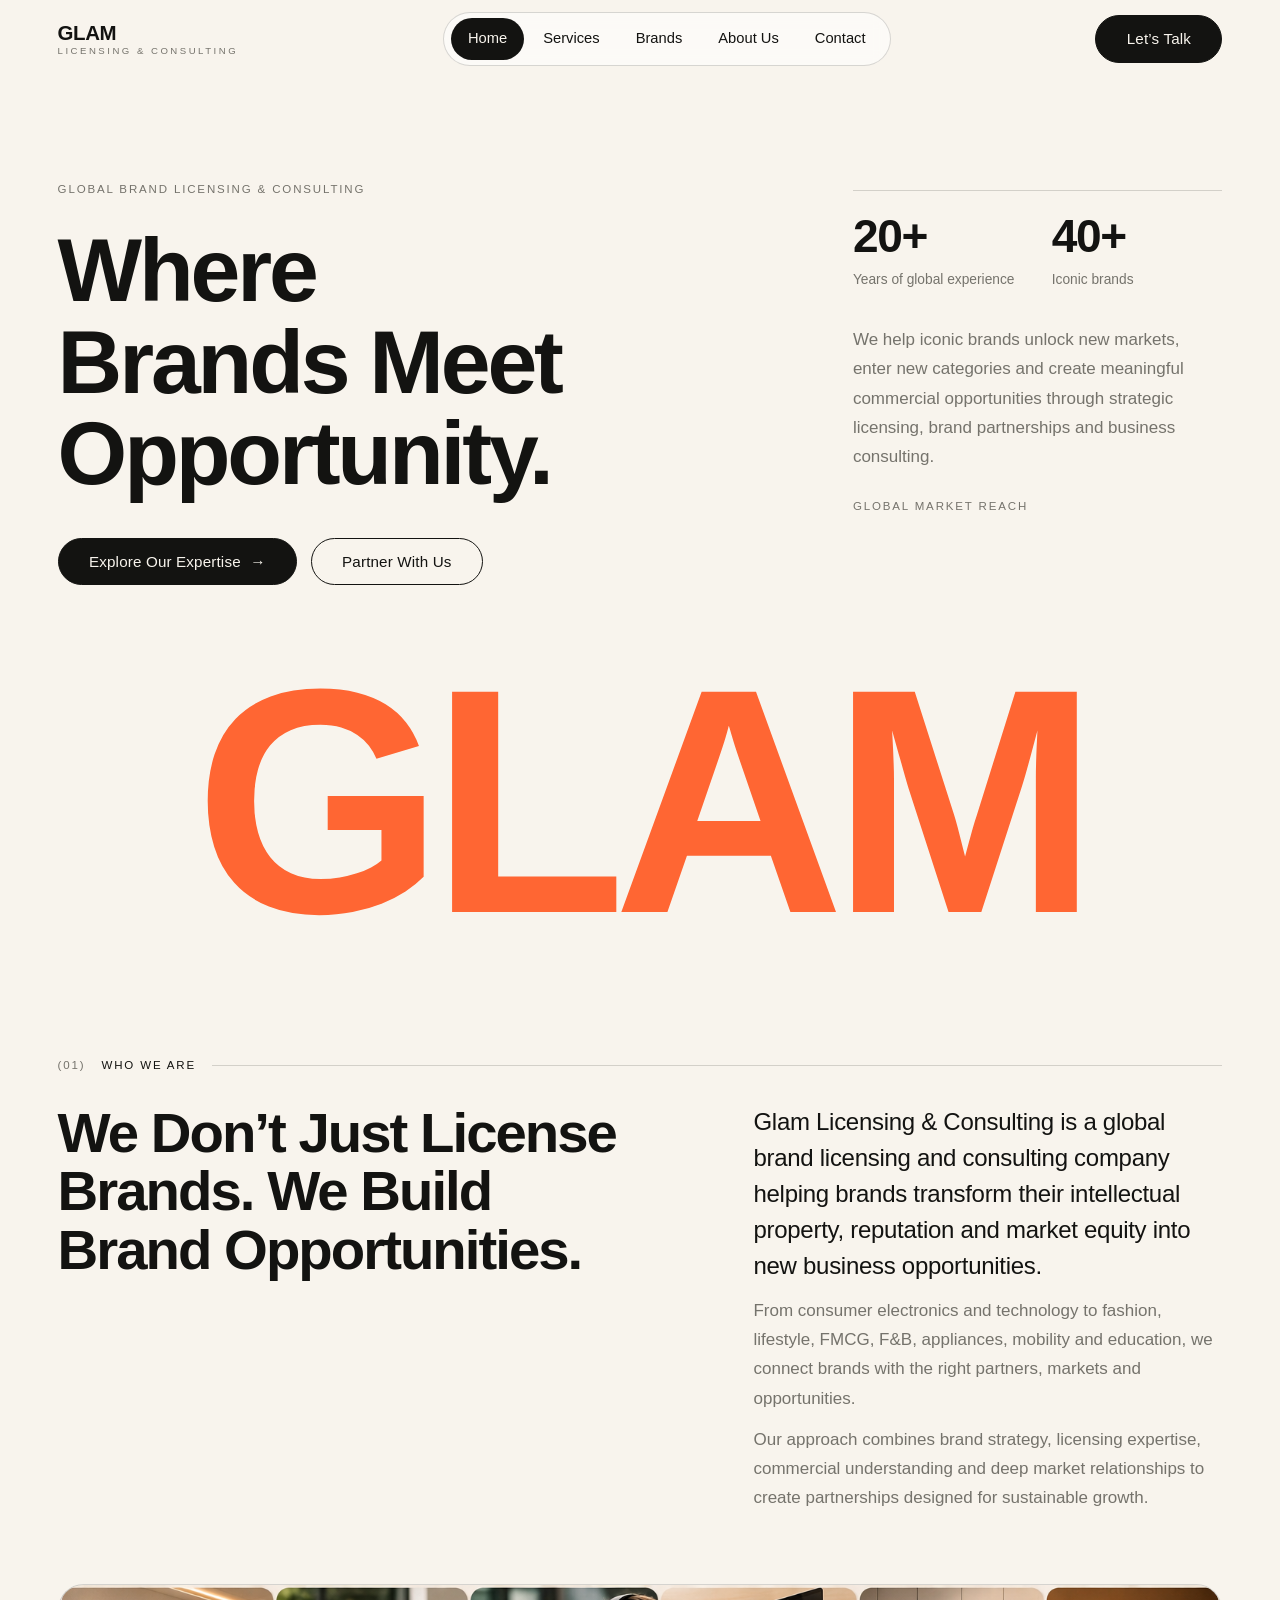
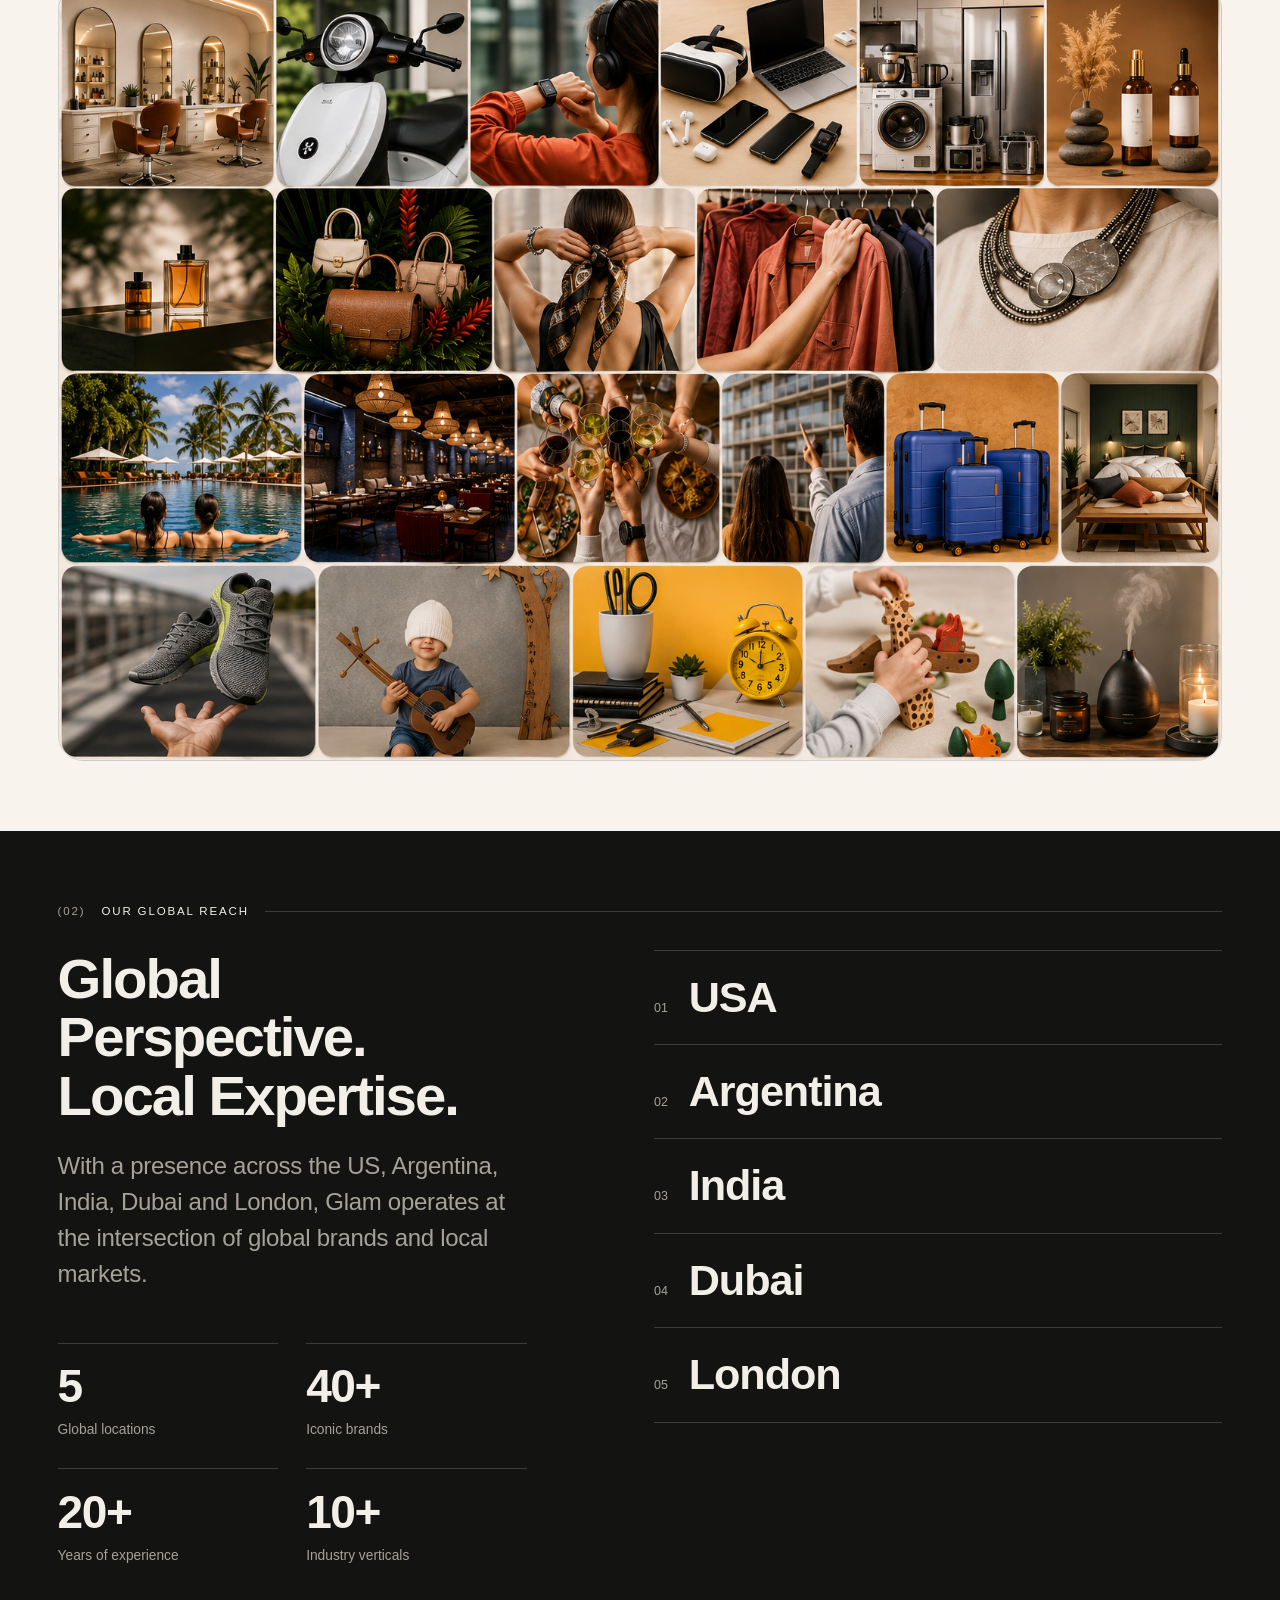
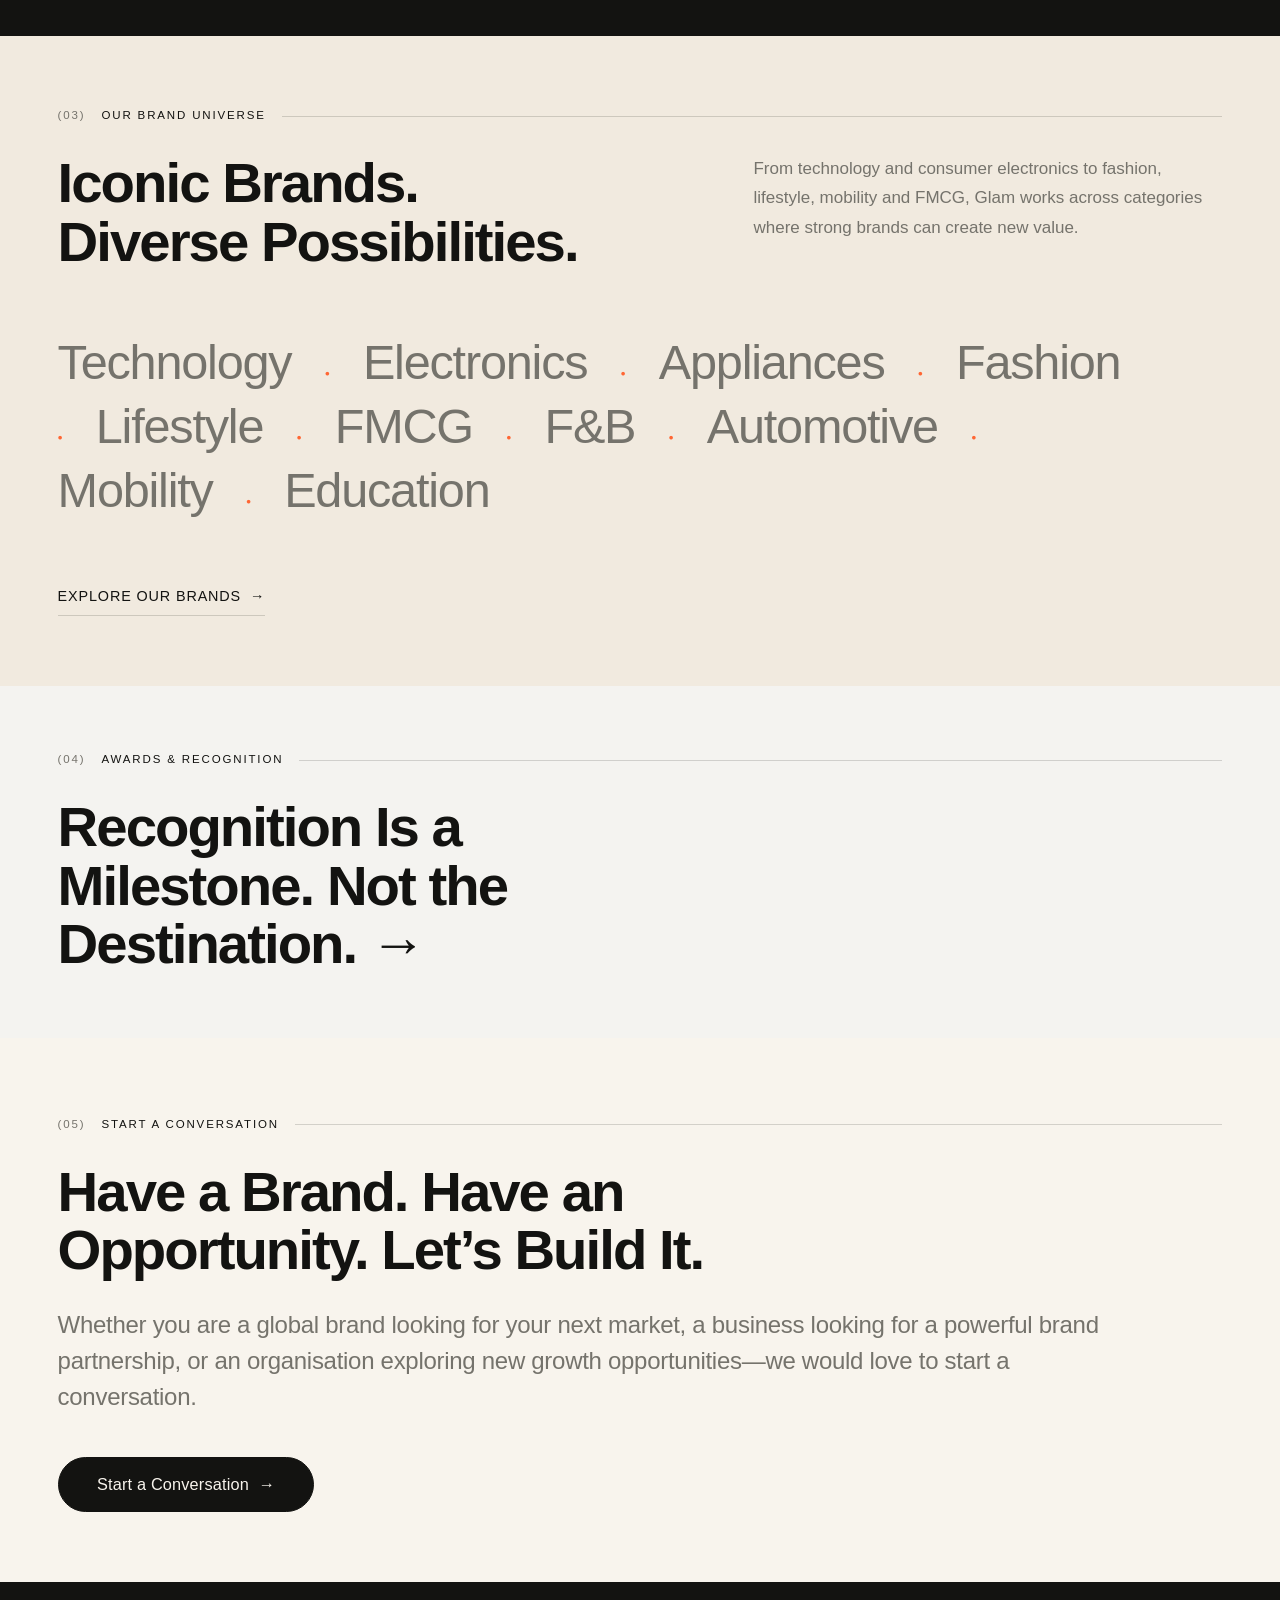
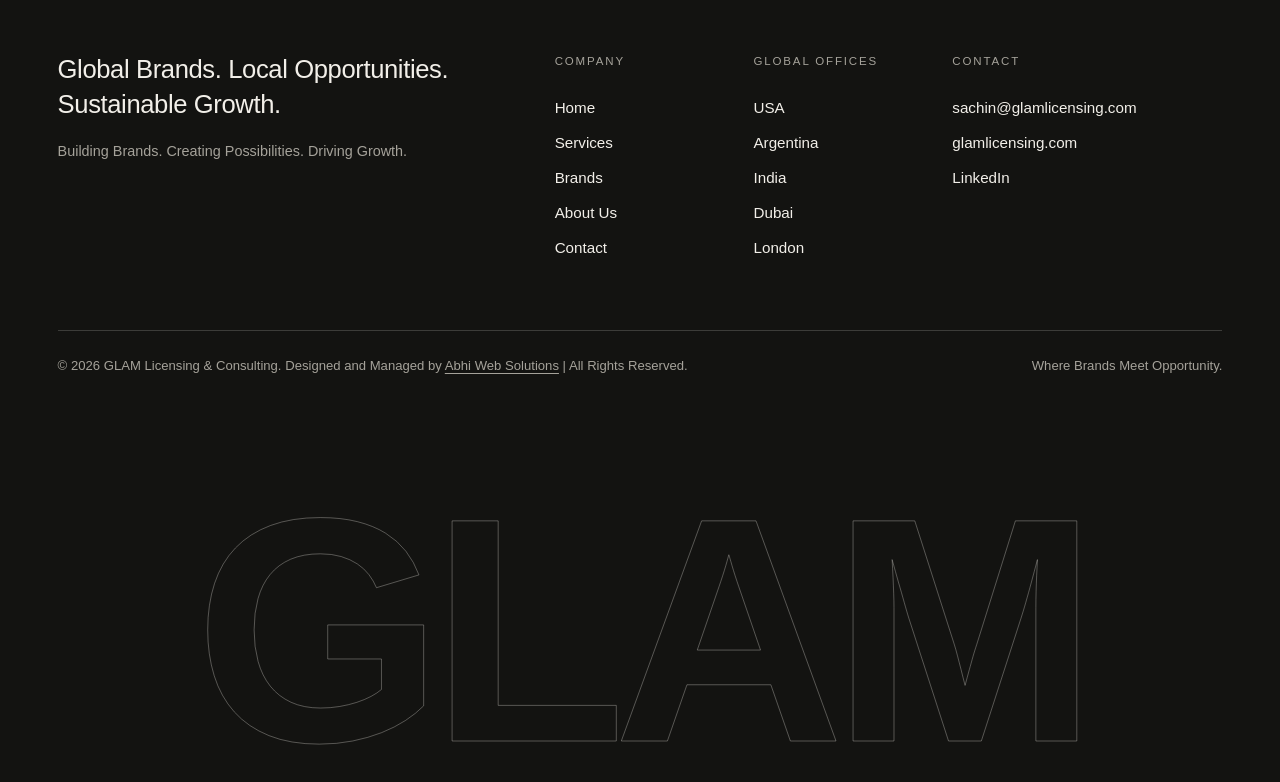
==== commit 6ae4e8a5: "Add official LinkedIn profile link across all pages, footers, contact strip and schema" ====
--- a/index.html
+++ b/index.html
@@ -3,14 +3,86 @@
 <head>
   <meta charset="UTF-8">
   <meta name="viewport" content="width=device-width, initial-scale=1.0">
-  <title>GLAM Licensing &amp; Consulting — Where Brands Meet Opportunity</title>
-  <meta name="description" content="Global brand licensing and consulting. GLAM helps iconic brands unlock new markets, enter new categories and create meaningful commercial opportunities.">
+
+  <!-- TITLE -->
+  <title>Brand Licensing &amp; Consulting Agency | GLAM</title>
+
+  <!-- META DESCRIPTION -->
+  <meta name="description" content="GLAM is a global brand licensing &amp; consulting agency with 20+ years' experience and 40+ iconic brands across the US, India, Dubai, UK &amp; Argentina.">
+
+  <!-- KEYWORDS -->
+  <meta name="keywords" content="brand licensing company, global brand licensing agency, brand consulting firm, brand licensing and consulting, brand partnership agency, licensing agency India">
+
+  <!-- ROBOTS + CANONICAL -->
+  <meta name="robots" content="index, follow, max-image-preview:large">
   <link rel="canonical" href="https://www.glamlicensing.com/">
+
+  <!-- OPEN GRAPH -->
   <meta property="og:type" content="website">
   <meta property="og:site_name" content="GLAM Licensing &amp; Consulting">
   <meta property="og:title" content="GLAM Licensing &amp; Consulting — Where Brands Meet Opportunity">
-  <meta property="og:description" content="Global brand licensing and consulting. 20+ years of global experience. 40+ iconic brands. Global market reach.">
+  <meta property="og:description" content="We help iconic brands unlock new markets, enter new categories and create meaningful commercial opportunities through strategic licensing, brand partnerships and business consulting.">
   <meta property="og:url" content="https://www.glamlicensing.com/">
+  <meta property="og:image" content="https://www.glamlicensing.com/images/homepage2.png">
+  <meta property="og:image:width" content="1200">
+  <meta property="og:image:height" content="630">
+  <meta property="og:locale" content="en_US">
+
+  <!-- TWITTER / X CARD -->
+  <meta name="twitter:card" content="summary_large_image">
+  <meta name="twitter:title" content="GLAM Licensing &amp; Consulting — Where Brands Meet Opportunity">
+  <meta name="twitter:description" content="Global brand licensing &amp; consulting. 20+ years of experience. 40+ iconic brands. 5 global offices.">
+  <meta name="twitter:image" content="https://www.glamlicensing.com/images/homepage2.png">
+
+  <!-- FAVICON (Temporarily commented out)
+  <link rel="icon" href="/favicon.ico" sizes="any">
+  <link rel="icon" href="/favicon.svg" type="image/svg+xml">
+  <link rel="apple-touch-icon" href="/apple-touch-icon.png">
+  -->
+
+  <!-- JSON-LD: Organization -->
+  <script type="application/ld+json">
+  {
+    "@context": "https://schema.org",
+    "@type": "Organization",
+    "@id": "https://www.glamlicensing.com/#organization",
+    "name": "GLAM Licensing & Consulting",
+    "alternateName": "GLAM",
+    "url": "https://www.glamlicensing.com/",
+    "description": "Global brand licensing and consulting company helping brands transform intellectual property, reputation and market equity into new business opportunities.",
+    "slogan": "Where Brands Meet Opportunity",
+    "email": "sachin@glamlicensing.com",
+    "sameAs": [
+      "https://in.linkedin.com/company/glam-licensing-inc"
+    ],
+    "areaServed": [
+      { "@type": "Country", "name": "United States" },
+      { "@type": "Country", "name": "Argentina" },
+      { "@type": "Country", "name": "India" },
+      { "@type": "Country", "name": "United Arab Emirates" },
+      { "@type": "Country", "name": "United Kingdom" }
+    ],
+    "knowsAbout": [
+      "Brand Licensing", "Brand Strategy", "Market Entry", "Brand Extension",
+      "Partner Development", "Product Development", "Retail & E-Commerce",
+      "International Business Development"
+    ]
+  }
+  </script>
+
+  <!-- JSON-LD: WebSite -->
+  <script type="application/ld+json">
+  {
+    "@context": "https://schema.org",
+    "@type": "WebSite",
+    "@id": "https://www.glamlicensing.com/#website",
+    "url": "https://www.glamlicensing.com/",
+    "name": "GLAM Licensing & Consulting",
+    "publisher": { "@id": "https://www.glamlicensing.com/#organization" },
+    "inLanguage": "en"
+  }
+  </script>
+
   <link rel="preconnect" href="https://api.fontshare.com" crossorigin>
   <link href="https://api.fontshare.com/v2/css?f[]=general-sans@400,500,600&display=swap" rel="stylesheet">
   <link rel="stylesheet" href="styles.css">
@@ -292,6 +364,7 @@
           <ul>
             <li><a href="mailto:sachin@glamlicensing.com">sachin@glamlicensing.com</a></li>
             <li><a href="https://www.glamlicensing.com">glamlicensing.com</a></li>
+            <li><a href="https://in.linkedin.com/company/glam-licensing-inc" target="_blank" rel="noopener noreferrer">LinkedIn</a></li>
           </ul>
         </div>
       </div>
--- a/styles.css
+++ b/styles.css
@@ -951,7 +951,7 @@
   border-top:1px solid var(--line);
 }
 .contact-details-strip .detail-block{
-  grid-column:span 4;
+  grid-column:span 3;
 }
 .contact-details-strip .detail-block .label{
   display:block;
